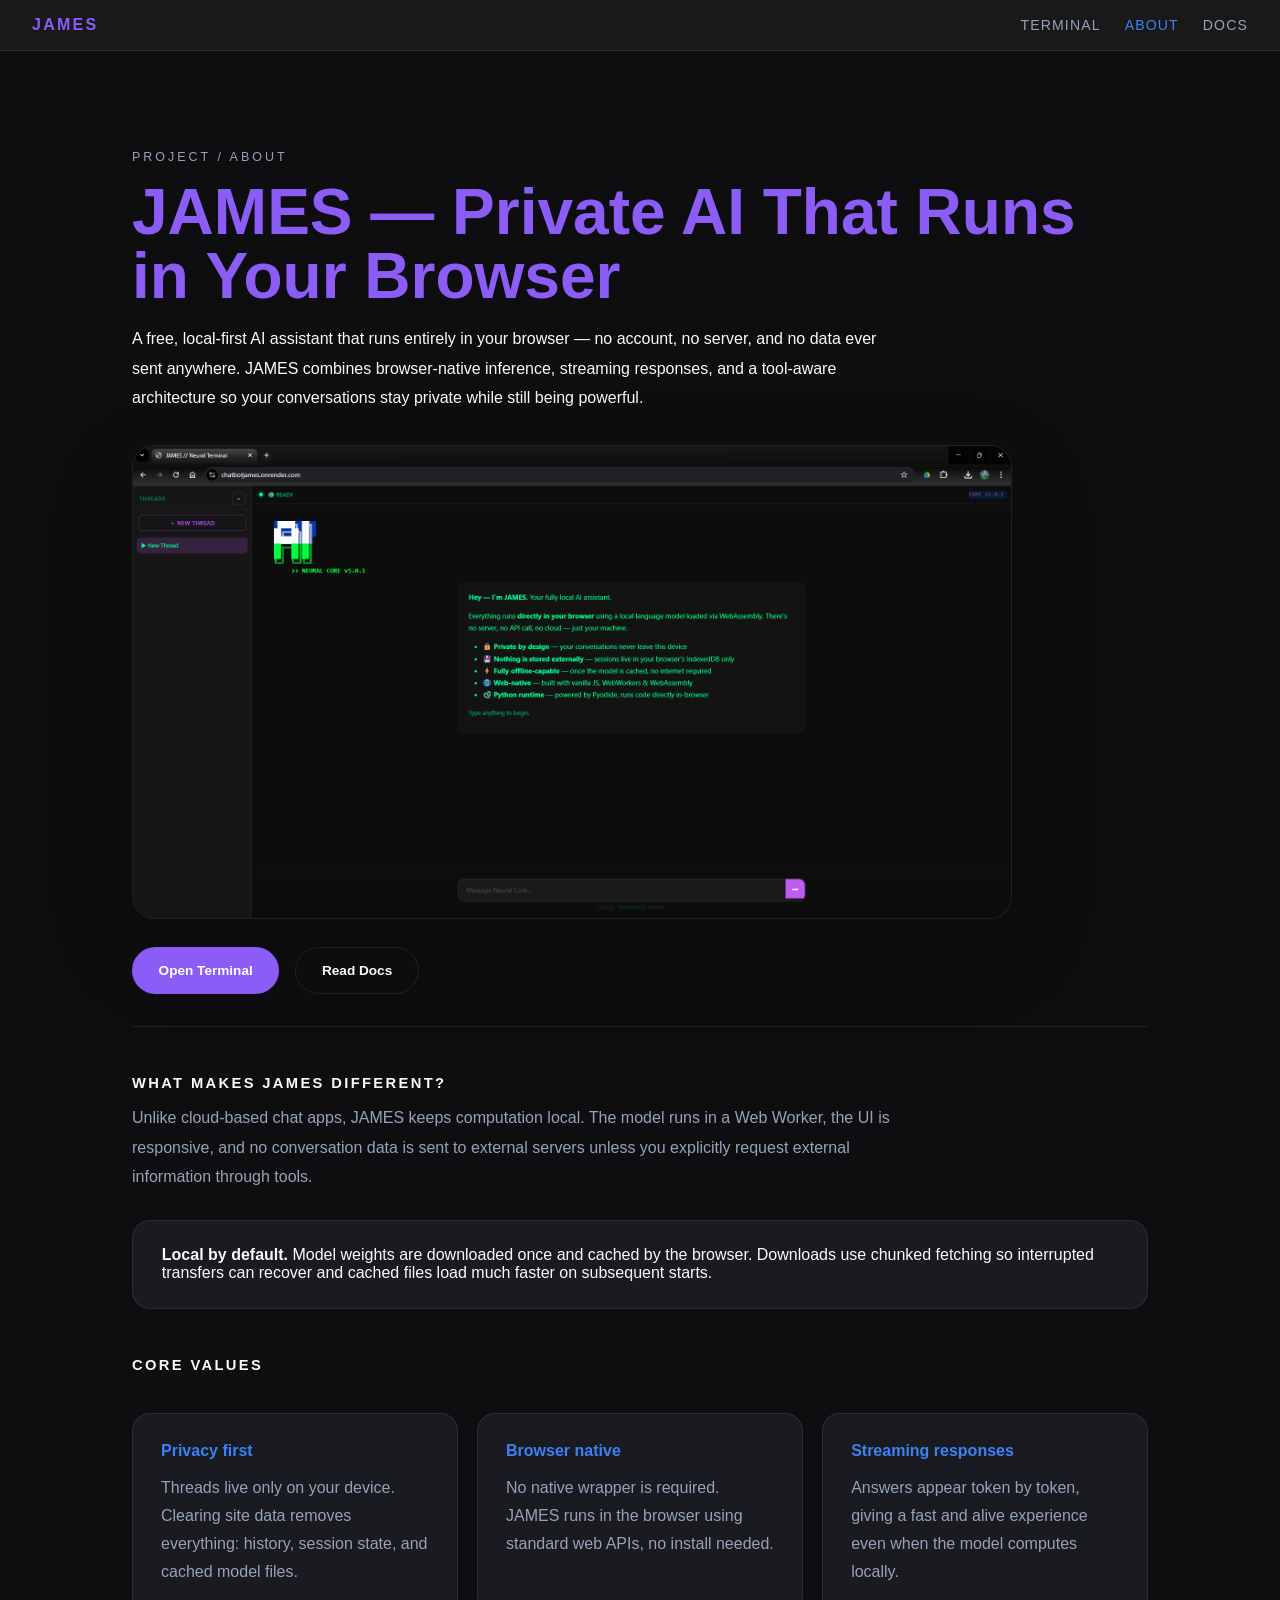
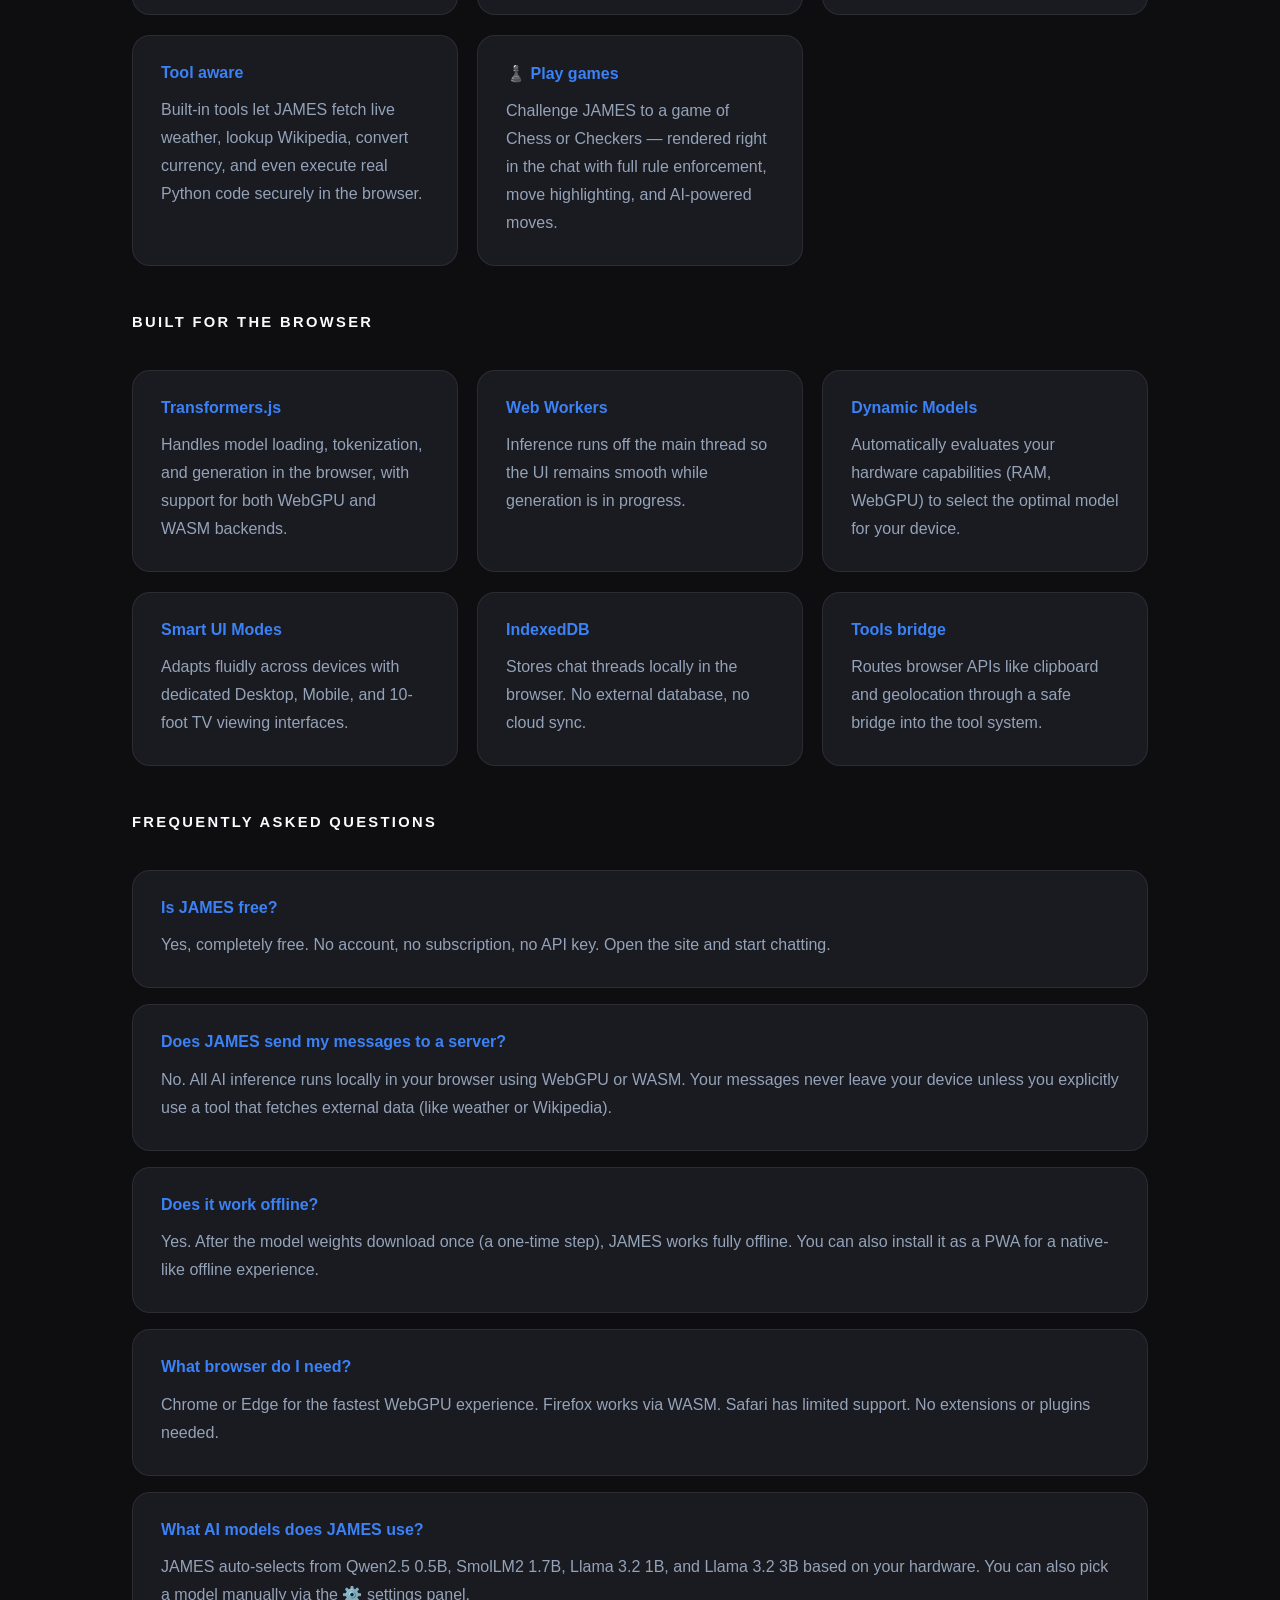
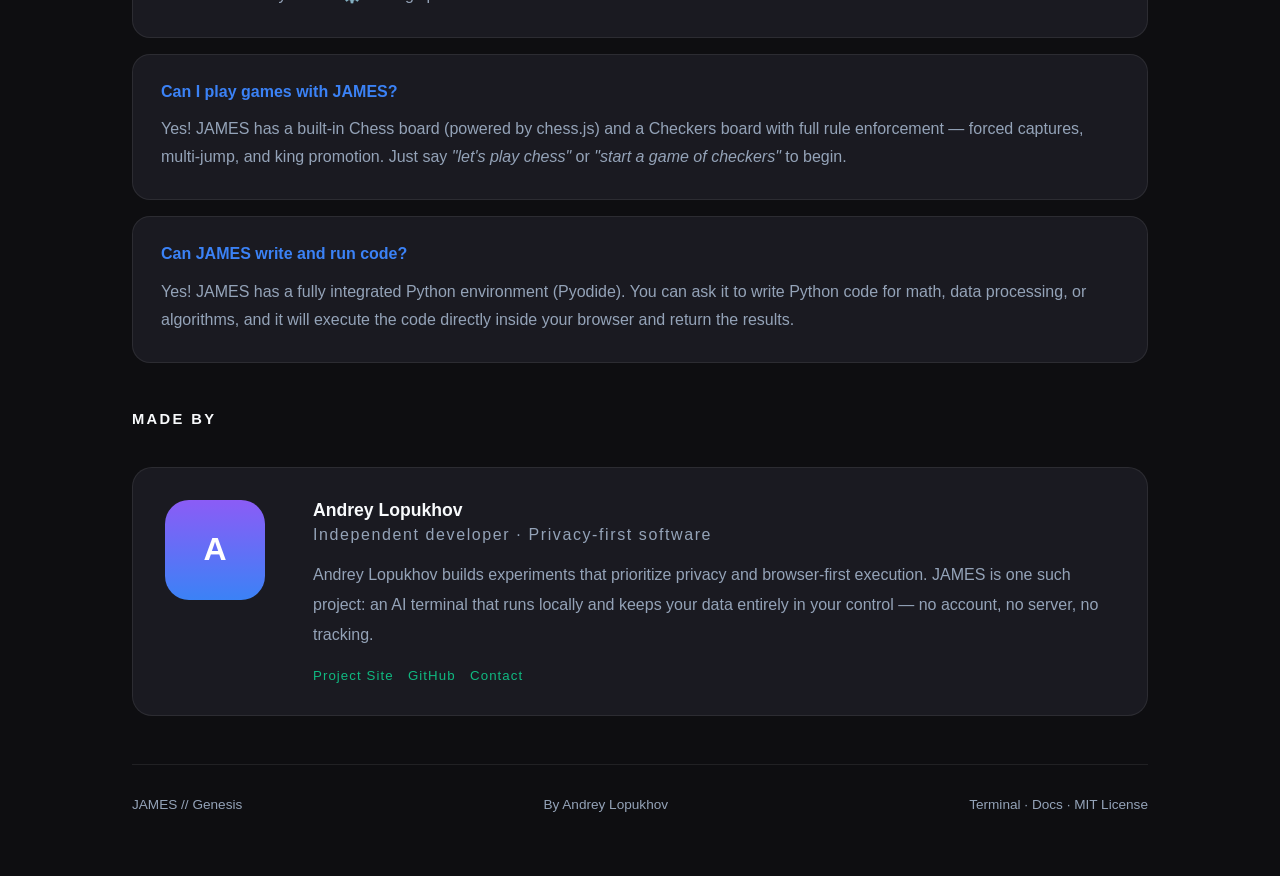
==== about.html @ 8441e177 "chore: optimize SEO and enhance metadata for about.html and docs.html with detailed schema and expan" ====
<!DOCTYPE html>
<html lang="en">
<head>
    <meta charset="UTF-8">
    <meta name="viewport" content="width=device-width, initial-scale=1.0">
    <title>About JAMES AI — Free Private Browser AI Chatbot | No Account, No Server</title>
    <meta name="description" content="JAMES is a completely free, 100% private AI chatbot that runs entirely in your web browser using WebGPU and WebAssembly. No account, no login, no server, no data collection. Learn how it works: on-device Llama 3.2, Qwen2.5, DeepSeek, and SmolLM inference, in-browser Python (Pyodide), live web search, chess, encrypted local storage, and full offline PWA support.">
    <meta name="keywords" content="about JAMES AI, local AI chatbot, private AI browser, offline AI chatbot, browser AI no server, WebGPU AI chatbot, WebAssembly AI, on-device AI, edge AI, client-side LLM, free AI assistant, open source AI chatbot, no login AI, no account AI, no tracking AI, GDPR-friendly chatbot, private chatbot browser, Llama 3.2 in browser, Qwen2.5 browser, DeepSeek browser, SmolLM browser, Phi-3.5 browser, Gemma 2 browser, in-browser Python Pyodide, AI web search browser, AI chess game, AI checkers, AI unit converter, AI password generator, AI currency converter, AI timer, AI ASCII art, AI color palette, offline AI PWA, installable AI app, AI no cloud, ChatGPT alternative private, local ChatGPT no internet, run LLM browser, Transformers.js chatbot, self-hosted AI browser, encrypted AI chat, AI IndexedDB storage, AI without API key">
    <meta name="author" content="Andrey Lopukhov">
    <meta name="robots" content="index, follow">
    <meta name="googlebot" content="index, follow, max-snippet:-1, max-image-preview:large">
    <meta name="bingbot" content="index, follow, max-snippet:-1, max-image-preview:large">
    <meta name="category" content="Artificial Intelligence, Privacy Tools, Developer Tools">
    <meta name="classification" content="AI Chatbot, Local LLM, Privacy Software">
    <meta name="coverage" content="Worldwide">
    <meta name="rating" content="general">
    <meta name="language" content="English">
    <link rel="canonical" href="https://chatbotjames.onrender.com/about.html">
    <meta property="og:title" content="About JAMES AI — Free Private Browser AI Chatbot | No Account, No Server">
    <meta property="og:description" content="Learn how JAMES runs a full AI chatbot 100% in your browser — no server, no account, no tracking. WebGPU-powered with Llama 3.2, Qwen2.5, DeepSeek. In-browser Python, web search, games, and full offline PWA support.">
    <meta property="og:image" content="https://chatbotjames.onrender.com/preview.png">
    <meta property="og:image:width" content="1200">
    <meta property="og:image:height" content="630">
    <meta property="og:image:alt" content="JAMES AI — Private local AI chatbot">
    <meta property="og:type" content="website">
    <meta property="og:url" content="https://chatbotjames.onrender.com/about.html">
    <meta property="og:site_name" content="JAMES AI">
    <meta name="twitter:card" content="summary_large_image">
    <meta name="twitter:title" content="About JAMES AI — Free Private Browser AI Chatbot">
    <meta name="twitter:description" content="JAMES runs entirely in your browser — WebGPU-powered, offline-capable, zero tracking. Free, open-source, no login. Run Llama, Qwen, DeepSeek locally.">
    <meta name="twitter:image" content="https://chatbotjames.onrender.com/preview.png">
    <meta name="twitter:creator" content="@AndreyLopukhov">
    <script type="application/ld+json">
    {
      "@context": "https://schema.org",
      "@type": ["SoftwareApplication", "WebApplication"],
      "name": "JAMES AI",
      "alternateName": ["JAMES", "JAMES chatbot"],
      "url": "https://chatbotjames.onrender.com/",
      "description": "A free, private AI chatbot that runs entirely in your browser using WebGPU and WebAssembly. Features on-device inference with Llama 3.2, Qwen2.5, DeepSeek R1, and SmolLM2, plus in-browser Python execution (Pyodide), built-in web search, chess and checkers games, and full offline PWA support.",
      "applicationCategory": "UtilitiesApplication",
      "applicationSubCategory": "AI Chatbot, Privacy Tool, Local LLM",
      "operatingSystem": "Any (browser-based: Chrome, Edge, Firefox, Safari)",
      "featureList": [
        "100% private — all inference runs locally",
        "No account, login, or API key required",
        "WebGPU-accelerated LLM inference",
        "WebAssembly CPU fallback",
        "In-browser Python (Pyodide)",
        "Live web search, weather, Wikipedia",
        "Chess and checkers games",
        "Unit converter, currency, calculator",
        "Password and UUID generator",
        "Offline PWA support",
        "Encrypted local chat history"
      ],
      "screenshot": "https://chatbotjames.onrender.com/preview.png",
      "offers": { "@type": "Offer", "price": "0", "priceCurrency": "USD", "availability": "https://schema.org/InStock" },
      "author": { "@type": "Person", "name": "Andrey Lopukhov", "url": "https://github.com/tripping-alien" },
      "license": "https://opensource.org/licenses/MIT",
      "isAccessibleForFree": true
    }
    </script>
    <script type="application/ld+json">
    {
      "@context": "https://schema.org",
      "@type": "FAQPage",
      "mainEntity": [
        { "@type": "Question", "name": "Is JAMES free to use?",
          "acceptedAnswer": { "@type": "Answer", "text": "Yes, JAMES is completely free. No account, no subscription, no API key required. It is open-source under the MIT License." } },
        { "@type": "Question", "name": "Does JAMES send my messages to a server?",
          "acceptedAnswer": { "@type": "Answer", "text": "No. All AI inference runs locally in your browser using WebGPU or WebAssembly (WASM). Your messages never leave your device unless you explicitly use a tool that fetches external data (like weather or Wikipedia lookup)." } },
        { "@type": "Question", "name": "Does JAMES work offline?",
          "acceptedAnswer": { "@type": "Answer", "text": "Yes. After the model weights are downloaded once and cached, JAMES works completely offline. The app can also be installed as a Progressive Web App (PWA) for a native-like offline experience." } },
        { "@type": "Question", "name": "What AI models does JAMES use?",
          "acceptedAnswer": { "@type": "Answer", "text": "JAMES automatically selects the best model for your hardware from a range including Qwen2.5 0.5B, SmolLM2 1.7B, Llama 3.2 1B, Llama 3.2 3B, DeepSeek R1 1.5B, Phi-3.5 mini 3.8B, and Gemma 2 2B. GPU models run via WebGPU; CPU fallbacks use WASM." } },
        { "@type": "Question", "name": "What browser do I need?",
          "acceptedAnswer": { "@type": "Answer", "text": "Chrome 113+ or Edge 113+ is recommended for WebGPU acceleration. Firefox works via WebAssembly (WASM). Safari has limited WebGPU support." } },
        { "@type": "Question", "name": "Is JAMES open source?",
          "acceptedAnswer": { "@type": "Answer", "text": "Yes. JAMES is open source under the MIT License. The full source code is available on GitHub." } },
        { "@type": "Question", "name": "Can JAMES run Python code?",
          "acceptedAnswer": { "@type": "Answer", "text": "Yes. JAMES includes an in-browser Python execution engine powered by Pyodide (a WebAssembly port of CPython). You can run real Python code including NumPy, math, and algorithms entirely in the browser." } },
        { "@type": "Question", "name": "Is JAMES a ChatGPT alternative?",
          "acceptedAnswer": { "@type": "Answer", "text": "JAMES is a free, private, offline-capable ChatGPT alternative that runs entirely in your browser with no account or API key. Unlike ChatGPT, your data never leaves your device." } },
        { "@type": "Question", "name": "Does JAMES store chat history?",
          "acceptedAnswer": { "@type": "Answer", "text": "Yes. Chat history is stored locally in your browser using encrypted IndexedDB storage. It never leaves your device and can be cleared at any time." } }
      ]
    }
    </script>
    <script type="application/ld+json">
    {
      "@context": "https://schema.org",
      "@type": "BreadcrumbList",
      "itemListElement": [
        { "@type": "ListItem", "position": 1, "name": "JAMES AI", "item": "https://chatbotjames.onrender.com/" },
        { "@type": "ListItem", "position": 2, "name": "About", "item": "https://chatbotjames.onrender.com/about.html" }
      ]
    }
    </script>
    <link rel="icon" type="image/x-icon" href="favicon.ico">
    <link rel="stylesheet" href="style.css">
    <style>
        body { overflow: auto; }
        .page-shell { min-height: 100vh; background: var(--bg-main); }
        nav {
            position: sticky;
            top: 0;
            z-index: 100;
            background: rgba(26,26,26,0.98);
            border-bottom: 1px solid var(--border);
            backdrop-filter: blur(12px);
            display: flex;
            justify-content: space-between;
            align-items: center;
            padding: 1rem 2rem;
        }
        .nav-brand { color: var(--primary-purple); text-decoration: none; font-weight: 700; letter-spacing: 0.14em; }
        .nav-links { display: flex; gap: 1.5rem; }
        .nav-links a { color: var(--text-secondary); text-decoration: none; font-size: 0.88rem; text-transform: uppercase; letter-spacing: 0.08em; transition: color 0.2s ease; }
        .nav-links a:hover, .nav-links a.active { color: var(--primary-blue); }
        .page-content { max-width: 1080px; margin: 0 auto; padding: 3rem 2rem 4rem; }
        .hero { padding: 3rem 0 2rem; border-bottom: 1px solid var(--border); }
        .eyebrow { display: inline-block; margin-bottom: 1rem; font-size: 0.78rem; letter-spacing: 0.24em; text-transform: uppercase; color: var(--text-secondary); }
        .hero-title { font-size: clamp(2.6rem, 5vw, 4.4rem); line-height: 1; margin-bottom: 1rem; color: var(--primary-purple); }
        .hero-copy { max-width: 760px; line-height: 1.85; color: var(--text-primary); margin-bottom: 1.75rem; }
        .hero-actions { display: flex; flex-wrap: wrap; gap: 1rem; }
        .hero-visual { margin: 2rem 0 1.5rem; }
        .hero-preview { width: 100%; max-width: 880px; border-radius: 22px; border: 1px solid var(--border); box-shadow: 0 30px 90px rgba(0,0,0,0.18); }
        .btn { display: inline-flex; align-items: center; justify-content: center; padding: 0.95rem 1.6rem; border-radius: 999px; border: 1px solid transparent; font-size: 0.85rem; font-weight: 600; text-decoration: none; transition: transform 0.2s ease, background-color 0.2s ease, color 0.2s ease; }
        .btn-primary { background: var(--primary-purple); color: #fff; }
        .btn-primary:hover { transform: translateY(-2px); background: #7c3aed; }
        .btn-secondary { background: transparent; color: var(--text-primary); border-color: var(--border); }
        .btn-secondary:hover { transform: translateY(-2px); border-color: var(--primary-blue); color: var(--primary-blue); }
        .section-block { margin-top: 3rem; display: grid; gap: 1.75rem; }
        .section-title { font-size: 0.92rem; font-weight: 700; text-transform: uppercase; letter-spacing: 0.16em; color: var(--text-primary); margin-bottom: 0.75rem; }
        .section-copy { max-width: 780px; color: var(--text-secondary); line-height: 1.85; }
        .grid { display: grid; gap: 1.2rem; grid-template-columns: repeat(auto-fit, minmax(250px, 1fr)); }
        .card { background: var(--assistant-bubble); border: 1px solid var(--border); border-radius: 18px; padding: 1.75rem; transition: transform 0.2s ease, border-color 0.2s ease; }
        .card:hover { transform: translateY(-3px); border-color: var(--primary-purple); }
        .card h3 { margin-bottom: 0.9rem; color: var(--primary-blue); font-size: 1rem; }
        .card p { color: var(--text-secondary); line-height: 1.75; }
        .hero-note { background: var(--assistant-bubble); border: 1px solid var(--border); border-radius: 18px; padding: 1.6rem 1.8rem; color: var(--text-primary); }
        .author-section { display: grid; grid-template-columns: 120px 1fr; gap: 1.75rem; background: var(--assistant-bubble); border: 1px solid var(--border); border-radius: 20px; padding: 2rem; }
        .author-avatar { width: 100px; height: 100px; border-radius: 24px; background: linear-gradient(180deg, var(--primary-purple), var(--primary-blue)); display: grid; place-items: center; color: #fff; font-size: 2rem; font-weight: 700; }
        .author-title { margin-bottom: 0.35rem; font-size: 1.1rem; font-weight: 700; color: var(--text-primary); }
        .author-subtitle { margin-bottom: 1rem; color: var(--text-secondary); letter-spacing: 0.1em; }
        .author-copy { line-height: 1.85; color: var(--text-secondary); }
        .author-links { display: flex; flex-wrap: wrap; gap: 0.9rem; margin-top: 1.2rem; }
        .author-link { color: var(--primary-green); text-decoration: none; font-size: 0.83rem; letter-spacing: 0.08em; }
        .page-footer { border-top: 1px solid var(--border); margin-top: 3rem; padding-top: 2rem; display: flex; justify-content: space-between; align-items: center; gap: 1rem; color: var(--text-secondary); font-size: 0.85rem; flex-wrap: wrap; }
        .page-footer a { color: var(--text-secondary); text-decoration: none; }
        .page-footer a:hover { color: var(--primary-blue); }
        @media (max-width: 840px) { .author-section { grid-template-columns: 1fr; } }
        @media (max-width: 620px) { nav { flex-direction: column; align-items: flex-start; gap: 1rem; } }
    </style>
</head>
<body>
    <div class="page-shell">
        <nav>
            <a class="nav-brand" href="index.html">JAMES</a>
            <div class="nav-links">
                <a href="index.html">Terminal</a>
                <a href="about.html" class="active">About</a>
                <a href="docs.html">Docs</a>
            </div>
        </nav>
        <main class="page-content">
            <section class="hero">
                <span class="eyebrow">Project / About</span>
                <h1 class="hero-title">JAMES &mdash; Private AI That Runs in Your Browser</h1>
                <p class="hero-copy">A free, local-first AI assistant that runs entirely in your browser &mdash; no account, no server, and no data ever sent anywhere. JAMES combines browser-native inference, streaming responses, and a tool-aware architecture so your conversations stay private while still being powerful.</p>                <div class="hero-visual">
                    <img src="preview.png" alt="JAMES preview" class="hero-preview">
                </div>                <div class="hero-actions">
                    <a class="btn btn-primary" href="index.html">Open Terminal</a>
                    <a class="btn btn-secondary" href="docs.html">Read Docs</a>
                </div>
            </section>
            <section class="section-block">
                <div>
                    <p class="section-title">What makes JAMES different?</p>
                    <p class="section-copy">Unlike cloud-based chat apps, JAMES keeps computation local. The model runs in a Web Worker, the UI is responsive, and no conversation data is sent to external servers unless you explicitly request external information through tools.</p>
                </div>
                <div class="hero-note"><strong>Local by default.</strong> Model weights are downloaded once and cached by the browser. Downloads use chunked fetching so interrupted transfers can recover and cached files load much faster on subsequent starts.</div>
            </section>
            <section class="section-block">
                <p class="section-title">Core values</p>
                <div class="grid">
                    <article class="card">
                        <h3>Privacy first</h3>
                        <p>Threads live only on your device. Clearing site data removes everything: history, session state, and cached model files.</p>
                    </article>
                    <article class="card">
                        <h3>Browser native</h3>
                        <p>No native wrapper is required. JAMES runs in the browser using standard web APIs, no install needed.</p>
                    </article>
                    <article class="card">
                        <h3>Streaming responses</h3>
                        <p>Answers appear token by token, giving a fast and alive experience even when the model computes locally.</p>
                    </article>
                    <article class="card">
                        <h3>Tool aware</h3>
                        <p>Built-in tools let JAMES fetch live weather, lookup Wikipedia, convert currency, and even execute real Python code securely in the browser.</p>
                    </article>
                    <article class="card">
                        <h3>♟️ Play games</h3>
                        <p>Challenge JAMES to a game of Chess or Checkers — rendered right in the chat with full rule enforcement, move highlighting, and AI-powered moves.</p>
                    </article>
                </div>
            </section>
            <section class="section-block">
                <p class="section-title">Built for the browser</p>
                <div class="grid">
                    <article class="card">
                        <h3>Transformers.js</h3>
                        <p>Handles model loading, tokenization, and generation in the browser, with support for both WebGPU and WASM backends.</p>
                    </article>
                    <article class="card">
                        <h3>Web Workers</h3>
                        <p>Inference runs off the main thread so the UI remains smooth while generation is in progress.</p>
                    </article>
                    <article class="card">
                        <h3>Dynamic Models</h3>
                        <p>Automatically evaluates your hardware capabilities (RAM, WebGPU) to select the optimal model for your device.</p>
                    </article>
                    <article class="card">
                        <h3>Smart UI Modes</h3>
                        <p>Adapts fluidly across devices with dedicated Desktop, Mobile, and 10-foot TV viewing interfaces.</p>
                    </article>
                    <article class="card">
                        <h3>IndexedDB</h3>
                        <p>Stores chat threads locally in the browser. No external database, no cloud sync.</p>
                    </article>
                    <article class="card">
                        <h3>Tools bridge</h3>
                        <p>Routes browser APIs like clipboard and geolocation through a safe bridge into the tool system.</p>
                    </article>
                </div>
            </section>
            <section class="section-block">
                <p class="section-title">Frequently Asked Questions</p>
                <div style="display:grid;gap:1rem;">
                    <article class="card">
                        <h3>Is JAMES free?</h3>
                        <p>Yes, completely free. No account, no subscription, no API key. Open the site and start chatting.</p>
                    </article>
                    <article class="card">
                        <h3>Does JAMES send my messages to a server?</h3>
                        <p>No. All AI inference runs locally in your browser using WebGPU or WASM. Your messages never leave your device unless you explicitly use a tool that fetches external data (like weather or Wikipedia).</p>
                    </article>
                    <article class="card">
                        <h3>Does it work offline?</h3>
                        <p>Yes. After the model weights download once (a one-time step), JAMES works fully offline. You can also install it as a PWA for a native-like offline experience.</p>
                    </article>
                    <article class="card">
                        <h3>What browser do I need?</h3>
                        <p>Chrome or Edge for the fastest WebGPU experience. Firefox works via WASM. Safari has limited support. No extensions or plugins needed.</p>
                    </article>
                    <article class="card">
                        <h3>What AI models does JAMES use?</h3>
                        <p>JAMES auto-selects from Qwen2.5 0.5B, SmolLM2 1.7B, Llama 3.2 1B, and Llama 3.2 3B based on your hardware. You can also pick a model manually via the ⚙️ settings panel.</p>
                    </article>
                    <article class="card">
                        <h3>Can I play games with JAMES?</h3>
                        <p>Yes! JAMES has a built-in Chess board (powered by chess.js) and a Checkers board with full rule enforcement — forced captures, multi-jump, and king promotion. Just say <em>"let's play chess"</em> or <em>"start a game of checkers"</em> to begin.</p>
                    </article>
                    <article class="card">
                        <h3>Can JAMES write and run code?</h3>
                        <p>Yes! JAMES has a fully integrated Python environment (Pyodide). You can ask it to write Python code for math, data processing, or algorithms, and it will execute the code directly inside your browser and return the results.</p>
                    </article>
                </div>
            </section>
            <section class="section-block">
                <p class="section-title">Made by</p>
                <div class="author-section">
                    <div class="author-avatar">A</div>
                    <div>
                        <h2 class="author-title">Andrey Lopukhov</h2>
                        <p class="author-subtitle">Independent developer · Privacy-first software</p>
                        <p class="author-copy">Andrey Lopukhov builds experiments that prioritize privacy and browser-first execution. JAMES is one such project: an AI terminal that runs locally and keeps your data entirely in your control — no account, no server, no tracking.</p>
                        <div class="author-links">
                            <a class="author-link" href="https://chatbotjames.onrender.com" target="_blank" rel="noopener">Project Site</a>
                            <a class="author-link" href="https://github.com/tripping-alien" target="_blank" rel="noopener">GitHub</a>
                            <a class="author-link" href="mailto:synecraft@gmail.com">Contact</a>
                        </div>
                    </div>
                </div>
            </section>
            <footer class="page-footer">
                <span>JAMES // Genesis</span>
                <span>By <a href="https://github.com/tripping-alien" target="_blank" rel="noopener">Andrey Lopukhov</a></span>
                <span><a href="index.html">Terminal</a> · <a href="docs.html">Docs</a> · MIT License</span>
            </footer>
        </main>
    </div>
</body>
</html>
---- style.css ----
/* ═════ VIRTUAL SCROLL SENTINEL ═════ */
.chat-sentinel {
    text-align: center;
    padding: 8px 16px;
    margin: 8px 16px;
    border-radius: 8px;
    font-size: 0.75rem;
    color: rgba(148, 163, 184, 0.7);
    background: rgba(255, 255, 255, 0.03);
    border: 1px dashed rgba(148, 163, 184, 0.15);
    cursor: pointer;
    user-select: none;
    transition: background 0.2s, color 0.2s;
}

.chat-sentinel:hover {
    background: rgba(255, 255, 255, 0.07);
    color: rgba(148, 163, 184, 1);
}

/* ═════ SCREEN READER ONLY ═════ */
.sr-only {
    position: absolute;
    width: 1px;
    height: 1px;
    padding: 0;
    margin: -1px;
    overflow: hidden;
    clip: rect(0, 0, 0, 0);
    white-space: nowrap;
    border-width: 0;
}

/* ═════ INSTALL BANNER ═════ */
.install-banner {
    position: fixed;
    bottom: 24px;
    left: 50%;
    transform: translateX(-50%);
    background: rgba(22, 22, 26, 0.95);
    backdrop-filter: blur(12px);
    -webkit-backdrop-filter: blur(12px);
    border: 1px solid var(--primary-purple);
    box-shadow: 0 10px 25px rgba(0, 0, 0, 0.5), 0 0 15px rgba(139, 92, 246, 0.15);
    padding: 14px 20px;
    border-radius: var(--radius-lg);
    display: flex;
    align-items: center;
    gap: 16px;
    z-index: 1000;
    transition: opacity 0.3s cubic-bezier(0.16, 1, 0.3, 1), transform 0.3s cubic-bezier(0.16, 1, 0.3, 1);
    width: max-content;
    max-width: 90vw;
}

/* Hidden state for smooth animations */
.install-banner.hidden {
    opacity: 0;
    pointer-events: none;
    transform: translateX(-50%) translateY(30px);
}

.install-banner span {
    font-size: 0.9rem;
    font-weight: 500;
    color: var(--text-primary);
}

.install-actions {
    display: flex;
    align-items: center;
    gap: 8px;
}

#installBtn {
    background: var(--primary-purple);
    color: #fff;
    border: none;
    padding: 8px 16px;
    border-radius: var(--radius-sm);
    font-weight: 600;
    font-size: 0.85rem;
    cursor: pointer;
    transition: background 0.2s, transform 0.2s;
}

#installBtn:hover {
    background: var(--primary-purple-hover);
    transform: scale(1.05);
}

#dismissInstallBtn {
    background: transparent;
    color: var(--text-muted);
    border: none;
    width: 28px;
    height: 28px;
    border-radius: 50%;
    display: flex;
    align-items: center;
    justify-content: center;
    cursor: pointer;
    transition: color 0.2s, background 0.2s;
    font-size: 1.1rem;
}

#dismissInstallBtn:hover {
    color: var(--text-primary);
    background: rgba(255, 255, 255, 0.1);
}

/* Mobile adjustments */
@media (max-width: 768px) {
    .install-banner {
        flex-direction: column;
        text-align: center;
        gap: 12px;
        padding: 16px;
    }

    .install-actions {
        width: 100%;
        justify-content: center;
    }
}

:root {
    /* Color Palette */
    --bg-main: #0e0e11;
    --sidebar-bg: #16161a;
    --panel-bg: #1a1a21;

    /* Accents */
    --primary-purple: #8b5cf6;
    --primary-purple-hover: #7c3aed;
    --primary-blue: #3b82f6;
    --primary-green: #10b981;
    --danger-red: #ef4444;

    /* Borders & Bubbles */
    --border: rgba(255, 255, 255, 0.08);
    --border-light: rgba(255, 255, 255, 0.15);
    --input-bg: #1c1c22;
    --assistant-bubble: #1a1a21;
    --user-bubble: linear-gradient(135deg, #8b5cf6, #6d28d9);

    /* Typography */
    --text-primary: #f8fafc;
    --text-secondary: #94a3b8;
    --text-muted: #64748b;
    --disabled-gray: #334155;

    /* Spacing */
    --chat-max-width: 48rem;
    /* 768px */
    --radius-sm: 8px;
    --radius-md: 12px;
    --radius-lg: 18px;
    --radius-xl: 24px;
}

* {
    box-sizing: border-box;
    margin: 0;
    padding: 0;
}

body {
    font-family: 'Inter', -apple-system, BlinkMacSystemFont, "Segoe UI", Roboto, Helvetica, Arial, sans-serif;
    background: var(--bg-main);
    color: var(--text-primary);
    height: 100dvh;
    overflow: hidden;
    -webkit-font-smoothing: antialiased;
    -moz-osx-font-smoothing: grayscale;
}

a {
    color: var(--primary-purple);
    text-decoration: none;
    transition: color 0.2s;
}

a:hover {
    color: var(--primary-blue);
}

.main-layout {
    display: flex;
    width: 100vw;
    height: 100%;
}

/* ═════ SIDEBAR ═════ */
.sidebar {
    width: 280px;
    background: var(--sidebar-bg);
    border-right: 1px solid var(--border);
    display: flex;
    flex-direction: column;
    padding: 16px;
    transition: transform 0.3s cubic-bezier(0.4, 0, 0.2, 1);
    flex-shrink: 0;
    z-index: 50;
}

.sidebar.collapsed {
    margin-left: -280px;
}

.new-thread-btn {
    display: flex;
    align-items: center;
    justify-content: center;
    gap: 8px;
    padding: 14px;
    background: var(--text-primary);
    color: var(--bg-main);
    border: none;
    border-radius: var(--radius-md);
    cursor: pointer;
    font-weight: 600;
    font-size: 0.95rem;
    margin-bottom: 24px;
    transition: transform 0.2s, background 0.2s;
}

.new-thread-btn:hover {
    background: #e2e8f0;
    transform: translateY(-1px);
}

.chat-list {
    flex: 1;
    overflow-y: auto;
    display: flex;
    flex-direction: column;
    gap: 4px;
    padding-right: 4px;
    /* for scrollbar */
}

.chat-item {
    padding: 12px 14px;
    border-radius: var(--radius-sm);
    cursor: pointer;
    font-size: 0.9rem;
    color: var(--text-secondary);
    display: flex;
    justify-content: space-between;
    align-items: center;
    transition: all 0.2s;
}

.chat-item:hover {
    background: rgba(255, 255, 255, 0.05);
    color: var(--text-primary);
}

.chat-item.active {
    background: rgba(139, 92, 246, 0.15);
    color: var(--primary-purple);
    font-weight: 500;
}

/* Add to style.css */
.input-area {
    display: flex;
    align-items: center;
    padding: 12px 20px;
    background-color: var(--surface-color);
    border-top: 1px solid var(--border-color);
    gap: 10px;
}

#attach-button {
    background: transparent;
    border: 1px solid var(--border-color);
    color: var(--text-color);
    font-size: 1.3rem;
    width: 40px;
    height: 40px;
    border-radius: 50%;
    cursor: pointer;
    display: flex;
    align-items: center;
    justify-content: center;
    transition: background 0.2s, border-color 0.2s;
    flex-shrink: 0;
}

#attach-button:hover {
    background-color: rgba(255, 255, 255, 0.08);
    border-color: var(--primary-color);
}

.attachment-preview {
    padding: 8px 20px 0 20px;
    display: flex;
    gap: 8px;
    flex-wrap: wrap;
}

.attachment-chip {
    background: #252525;
    border: 1px solid var(--border-color);
    padding: 4px 10px;
    border-radius: 6px;
    font-size: 0.85rem;
    display: flex;
    align-items: center;
    gap: 8px;
    color: var(--text-color);
}

.attachment-chip button {
    background: none;
    border: none;
    color: #ff5555;
    cursor: pointer;
    font-weight: bold;
    font-size: 1rem;
    padding: 0;
    line-height: 1;
}

.attachment-chip button:hover {
    color: #ff7777;
}

/* Add or replace in style.css */
.chat-container,
#chat-messages {
    flex: 1;
    overflow-y: auto;
    scroll-behavior: smooth;
    display: flex;
    flex-direction: column;
    padding: 20px;
    gap: 12px;
}

#thinking-bubble {
    position: sticky;
    bottom: 16px;
    align-self: flex-start;
    background: var(--surface-color, #1e1e1e);
    border: 1px solid var(--border-color, #333);
    padding: 10px 16px;
    border-radius: 12px;
    box-shadow: 0 4px 12px rgba(0, 0, 0, 0.15);
    z-index: 10;
    margin-top: auto;
}

.delete-chat-btn {
    background: none;
    border: none;
    color: inherit;
    cursor: pointer;
    font-size: 1.1rem;
    padding: 4px;
    border-radius: 4px;
    opacity: 0;
    transition: opacity 0.2s, background 0.2s, color 0.2s;
}

.chat-item:hover .delete-chat-btn {
    opacity: 0.6;
}

.delete-chat-btn:hover {
    opacity: 1 !important;
    background: rgba(239, 68, 68, 0.2);
    color: var(--danger-red);
}

.sidebar-footer {
    display: flex;
    flex-direction: column;
    gap: 6px;
    font-size: 0.75rem;
    color: var(--text-muted);
    padding-top: 16px;
    border-top: 1px solid var(--border);
    margin-top: auto;
}

.sidebar-footer .footer-links {
    display: flex;
    gap: 12px;
}

.sidebar-footer a {
    color: var(--text-secondary);
}

.sidebar-footer a:hover {
    color: var(--text-primary);
}

/* ═════ TERMINAL HEADER ═════ */
.terminal-container {
    flex: 1;
    display: flex;
    flex-direction: column;
    min-width: 0;
    position: relative;
}

.terminal-header {
    padding: 14px 24px;
    display: flex;
    justify-content: space-between;
    align-items: center;
    background: rgba(14, 14, 17, 0.85);
    backdrop-filter: blur(12px);
    -webkit-backdrop-filter: blur(12px);
    border-bottom: 1px solid var(--border);
    color: var(--text-secondary);
    z-index: 10;
    position: sticky;
    top: 0;
}

.header-left,
.header-right {
    display: flex;
    align-items: center;
    gap: 16px;
}

.status-indicator {
    display: flex;
    align-items: center;
    gap: 8px;
}

.status-led {
    width: 8px;
    height: 8px;
    border-radius: 50%;
}

.led-idle {
    background: var(--primary-green);
    box-shadow: 0 0 8px rgba(16, 185, 129, 0.6);
}

.led-thinking {
    background: var(--primary-purple);
    animation: pulse 1s infinite alternate;
    box-shadow: 0 0 8px rgba(139, 92, 246, 0.6);
}

#statusText {
    font-size: 0.75rem;
    font-weight: 600;
    letter-spacing: 0.05em;
    text-transform: uppercase;
}

.version-tag {
    font-size: 0.8rem;
    background: var(--border);
    padding: 4px 8px;
    border-radius: 20px;
    color: var(--text-secondary);
}

.icon-btn {
    background: none;
    border: none;
    color: var(--text-secondary);
    cursor: pointer;
    display: flex;
    align-items: center;
    justify-content: center;
    padding: 6px;
    border-radius: var(--radius-sm);
    transition: all 0.2s ease;
}

.icon-btn:hover {
    color: var(--text-primary);
    background: rgba(255, 255, 255, 0.08);
}

/* ═════ PROGRESS BAR ═════ */
.progress-container {
    width: 100%;
    height: 2px;
    background: transparent;
    position: relative;
    z-index: 11;
}

.progress-fill {
    height: 100%;
    background: linear-gradient(90deg, var(--primary-purple), var(--primary-blue));
    width: 0%;
    transition: width 0.3s ease;
}

/* ═════ CHAT LOG ═════ */
.chat-log {
    flex: 1;
    overflow-y: auto;
    padding: 32px 16px 20px 16px;
    display: flex;
    flex-direction: column;
    align-items: center;
    /* Centers the inner message wraps */
    gap: 24px;
    scroll-behavior: smooth;
}

.message-wrap {
    width: 100%;
    max-width: var(--chat-max-width);
    display: flex;
    flex-direction: column;
}

.user-msg {
    align-items: flex-end;
}

.assistant-msg {
    align-items: flex-start;
}

.message-content {
    max-width: 85%;
    padding: 14px 20px;
    border-radius: var(--radius-lg);
    line-height: 1.6;
    font-size: 1rem;
    box-shadow: 0 4px 6px -1px rgba(0, 0, 0, 0.1), 0 2px 4px -1px rgba(0, 0, 0, 0.06);
}

.user-msg .message-content {
    background: var(--user-bubble);
    color: #fff;
    border-bottom-right-radius: 4px;
    animation: slideInRight 0.3s cubic-bezier(0.16, 1, 0.3, 1) both;
}

.assistant-msg .message-content {
    background: var(--assistant-bubble);
    color: var(--text-primary);
    border: 1px solid var(--border);
    border-bottom-left-radius: 4px;
    animation: slideInLeft 0.3s cubic-bezier(0.16, 1, 0.3, 1) both;
}

.user-msg-container {
    display: flex;
    align-items: center;
    gap: 8px;
    justify-content: flex-end;
}

.edit-msg-btn {
    background: rgba(255, 255, 255, 0.1);
    border: none;
    border-radius: 50%;
    width: 28px;
    height: 28px;
    cursor: pointer;
    opacity: 0;
    display: flex;
    align-items: center;
    justify-content: center;
    transition: opacity 0.2s, transform 0.2s, background 0.2s;
    color: var(--text-secondary);
}

.user-msg-container:hover .edit-msg-btn {
    opacity: 0.6;
}

.edit-msg-btn:hover {
    opacity: 1 !important;
    background: rgba(255, 255, 255, 0.2);
    color: white;
    transform: scale(1.05);
}

/* Markdown styling inside messages */
.message-content pre {
    background: #09090b;
    border: 1px solid var(--border);
    border-radius: var(--radius-sm);
    padding: 16px;
    overflow-x: auto;
    font-family: 'JetBrains Mono', ui-monospace, SFMono-Regular, monospace;
    font-size: 0.85rem;
    margin: 1rem 0;
}

.message-content code {
    background: rgba(255, 255, 255, 0.1);
    color: #e2e8f0;
    padding: 0.2rem 0.4rem;
    border-radius: 4px;
    font-family: 'JetBrains Mono', ui-monospace, SFMono-Regular, monospace;
    font-size: 0.85em;
}

.message-content p {
    margin: 0.5rem 0;
}

.message-content p:first-child {
    margin-top: 0;
}

.message-content p:last-child {
    margin-bottom: 0;
}

.message-content ul,
.message-content ol {
    padding-left: 1.5rem;
    margin: 0.75rem 0;
}

.message-content blockquote {
    border-left: 4px solid var(--primary-purple);
    margin: 1rem 0;
    padding: 0.5rem 1rem;
    background: rgba(139, 92, 246, 0.05);
    color: var(--text-secondary);
    border-radius: 0 var(--radius-sm) var(--radius-sm) 0;
}

/* ═════ INPUT AREA ═════ */
.input-area {
    padding: 0 16px 24px 16px;
    background: linear-gradient(180deg, transparent, var(--bg-main) 20%);
    display: flex;
    justify-content: center;
    position: relative;
    z-index: 10;
}

.input-container {
    width: 100%;
    max-width: var(--chat-max-width);
    display: flex;
    flex-direction: column;
    gap: 8px;
}

.input-wrapper {
    display: flex;
    background: var(--input-bg);
    border: 1px solid var(--border);
    border-radius: var(--radius-xl);
    padding: 8px 8px 8px 20px;
    transition: border-color 0.3s, box-shadow 0.3s;
    align-items: center;
    box-shadow: 0 10px 25px -5px rgba(0, 0, 0, 0.5);
}

.input-wrapper:focus-within {
    border-color: var(--primary-purple);
    box-shadow: 0 0 0 3px rgba(139, 92, 246, 0.15), 0 10px 25px -5px rgba(0, 0, 0, 0.5);
}

#cmdInput {
    flex: 1;
    background: transparent;
    border: none;
    color: var(--text-primary);
    font-size: 1rem;
    font-family: inherit;
    outline: none;
    padding: 8px 0;
}

#cmdInput::placeholder {
    color: var(--text-muted);
}

#cmdInput:disabled {
    cursor: not-allowed;
    opacity: 0.5;
}

#sendBtn {
    width: 40px;
    height: 40px;
    border-radius: 50%;
    background: var(--text-primary);
    color: var(--bg-main);
    border: none;
    display: flex;
    align-items: center;
    justify-content: center;
    cursor: pointer;
    transition: transform 0.2s, background 0.2s;
    flex-shrink: 0;
}

#sendBtn:hover:not(:disabled) {
    background: #e2e8f0;
    transform: scale(1.05);
}

#sendBtn:disabled {
    background: var(--disabled-gray);
    color: var(--text-muted);
    cursor: not-allowed;
}

#sendBtn.stop-btn {
    background: var(--danger-red);
    color: white;
}

#sendBtn.stop-btn:hover:not(:disabled) {
    background: #dc2626;
}

.input-footer-text {
    text-align: center;
    font-size: 0.75rem;
    color: var(--text-muted);
}

/* ═════ MODEL PANEL MODAL ═════ */
.model-panel-overlay {
    display: none;
    position: fixed;
    inset: 0;
    background: rgba(0, 0, 0, 0.6);
    backdrop-filter: blur(4px);
    -webkit-backdrop-filter: blur(4px);
    z-index: 200;
    animation: fadeIn 0.2s ease;
}

.model-panel-overlay.visible {
    display: block;
}

.model-panel {
    position: fixed;
    bottom: 0;
    left: 50%;
    transform: translateX(-50%) translateY(100%);
    width: min(600px, 95vw);
    max-height: 85dvh;
    background: var(--panel-bg);
    border: 1px solid var(--border-light);
    border-bottom: none;
    border-radius: var(--radius-xl) var(--radius-xl) 0 0;
    z-index: 201;
    display: flex;
    flex-direction: column;
    transition: transform 0.35s cubic-bezier(0.32, 0.72, 0, 1);
    box-shadow: 0 -10px 40px rgba(0, 0, 0, 0.6);
}

.model-panel.open {
    transform: translateX(-50%) translateY(0);
}

.model-panel-header {
    display: flex;
    justify-content: space-between;
    align-items: center;
    padding: 20px 24px;
    border-bottom: 1px solid var(--border);
}

.model-panel-header h2 {
    font-size: 1.1rem;
    font-weight: 600;
}

.gpu-status-card {
    margin: 20px 24px 8px;
    padding: 16px;
    border-radius: var(--radius-md);
    background: rgba(255, 255, 255, 0.03);
    border: 1px solid var(--border);
    display: flex;
    align-items: center;
    gap: 16px;
}

.gpu-ok {
    border-color: rgba(16, 185, 129, 0.3);
    background: rgba(16, 185, 129, 0.05);
}

.gpu-warn {
    border-color: rgba(245, 158, 11, 0.3);
    background: rgba(245, 158, 11, 0.05);
}

.gpu-none {
    border-color: rgba(239, 68, 68, 0.3);
    background: rgba(239, 68, 68, 0.05);
}

.gpu-status-icon {
    font-size: 24px;
}

.gpu-status-body {
    flex: 1;
}

.gpu-status-title {
    font-weight: 600;
    font-size: 0.95rem;
    margin-bottom: 4px;
}

.gpu-status-detail {
    font-size: 0.8rem;
    color: var(--text-secondary);
}

.gpu-status-badge {
    font-size: 0.75rem;
    font-weight: 700;
    padding: 4px 10px;
    border-radius: 20px;
    background: rgba(255, 255, 255, 0.1);
}

.gpu-ok .gpu-status-badge {
    color: #34d399;
    background: rgba(16, 185, 129, 0.15);
}

.gpu-warn .gpu-status-badge {
    color: #fbbf24;
    background: rgba(245, 158, 11, 0.15);
}

.gpu-none .gpu-status-badge {
    color: #f87171;
    background: rgba(239, 68, 68, 0.15);
}

.model-panel-section-title {
    font-size: 0.8rem;
    font-weight: 700;
    text-transform: uppercase;
    letter-spacing: 0.05em;
    color: var(--text-muted);
    padding: 16px 24px 8px;
}

.model-preset-list {
    flex: 1;
    overflow-y: auto;
    padding: 0 24px 16px;
    display: flex;
    flex-direction: column;
    gap: 8px;
}

.preset-placeholder {
    text-align: center;
    color: var(--text-muted);
    padding: 30px;
    font-size: 0.9rem;
}

.preset-card {
    padding: 14px 16px;
    border-radius: var(--radius-md);
    border: 1px solid var(--border);
    background: rgba(255, 255, 255, 0.02);
    cursor: pointer;
    display: flex;
    align-items: center;
    gap: 16px;
    transition: all 0.2s;
}

.preset-card:hover:not(.preset-disabled) {
    background: rgba(139, 92, 246, 0.08);
    border-color: rgba(139, 92, 246, 0.4);
}

.preset-card.preset-selected {
    background: rgba(139, 92, 246, 0.15);
    border-color: var(--primary-purple);
}

.preset-icon {
    font-size: 1.2rem;
}

.preset-info {
    flex: 1;
}

.preset-label {
    font-weight: 500;
    font-size: 0.95rem;
    margin-bottom: 4px;
}

.preset-tags {
    display: flex;
    gap: 6px;
    flex-wrap: wrap;
}

.preset-pill {
    font-size: 0.65rem;
    font-weight: 700;
    text-transform: uppercase;
    padding: 2px 8px;
    border-radius: 12px;
    background: var(--border-light);
    color: var(--text-secondary);
}

.pill-gpu {
    background: rgba(139, 92, 246, 0.2);
    color: #c4b5fd;
}

.pill-cpu {
    background: rgba(59, 130, 246, 0.2);
    color: #93c5fd;
}

.preset-check {
    width: 20px;
    height: 20px;
    border-radius: 50%;
    border: 2px solid var(--border-light);
    display: flex;
    align-items: center;
    justify-content: center;
    transition: all 0.2s;
}

.preset-card.preset-selected .preset-check {
    border-color: var(--primary-purple);
    background: var(--primary-purple);
}

.preset-card.preset-selected .preset-check::after {
    content: '';
    width: 6px;
    height: 6px;
    background: white;
    border-radius: 50%;
}

.model-panel-footer {
    display: flex;
    align-items: center;
    justify-content: space-between;
    padding: 16px 24px 24px;
    border-top: 1px solid var(--border);
    background: rgba(0, 0, 0, 0.2);
}

.active-model-container {
    display: flex;
    flex-direction: column;
}

.active-model-title {
    font-size: 0.7rem;
    color: var(--text-muted);
    text-transform: uppercase;
    font-weight: 700;
    margin-bottom: 2px;
}

.active-model-label {
    font-size: 0.9rem;
    color: var(--text-primary);
    font-weight: 500;
}

.apply-model-btn {
    padding: 10px 24px;
    background: var(--text-primary);
    color: var(--bg-main);
    border: none;
    border-radius: var(--radius-md);
    font-weight: 600;
    cursor: pointer;
    transition: transform 0.2s, background 0.2s;
}

.apply-model-btn:hover:not(:disabled) {
    background: #e2e8f0;
    transform: scale(1.02);
}

.apply-model-btn:disabled {
    background: var(--disabled-gray);
    color: var(--text-muted);
    cursor: not-allowed;
}

/* ═════ ANIMATIONS & MISC ═════ */
@keyframes slideInRight {
    from {
        opacity: 0;
        transform: translateY(10px);
    }

    to {
        opacity: 1;
        transform: translateY(0);
    }
}

@keyframes slideInLeft {
    from {
        opacity: 0;
        transform: translateY(10px);
    }

    to {
        opacity: 1;
        transform: translateY(0);
    }
}

@keyframes fadeIn {
    from {
        opacity: 0;
    }

    to {
        opacity: 1;
    }
}

@keyframes pulse {
    from {
        opacity: 0.6;
        transform: scale(0.9);
    }

    to {
        opacity: 1;
        transform: scale(1.1);
    }
}

/* Typing Indicator */
.typing-indicator {
    display: flex;
    gap: 4px;
    padding: 4px 8px;
}

.typing-indicator span {
    width: 6px;
    height: 6px;
    background: var(--text-secondary);
    border-radius: 50%;
    animation: bounce 1.4s infinite ease-in-out both;
}

.typing-indicator span:nth-child(1) {
    animation-delay: -0.32s;
}

.typing-indicator span:nth-child(2) {
    animation-delay: -0.16s;
}

@keyframes bounce {

    0%,
    80%,
    100% {
        transform: scale(0);
    }

    40% {
        transform: scale(1);
    }
}

/* Scrollbars */
::-webkit-scrollbar {
    width: 6px;
    height: 6px;
}

::-webkit-scrollbar-track {
    background: transparent;
}

::-webkit-scrollbar-thumb {
    background: rgba(255, 255, 255, 0.15);
    border-radius: 10px;
}

::-webkit-scrollbar-thumb:hover {
    background: rgba(255, 255, 255, 0.3);
}

/* ═════ RESPONSIVE ═════ */
@media (max-width: 768px) {
    .sidebar {
        position: absolute;
        height: 100%;
        box-shadow: 10px 0 30px rgba(0, 0, 0, 0.5);
    }

    #sidebarOverlay {
        display: none;
        position: fixed;
        inset: 0;
        background: rgba(0, 0, 0, 0.6);
        backdrop-filter: blur(2px);
        z-index: 40;
    }

    #sidebarOverlay.visible {
        display: block;
    }

    .message-content {
        max-width: 92%;
    }

    .input-wrapper {
        border-radius: var(--radius-lg);
    }
}

.copy-msg-btn {
    position: absolute;
    top: 8px;
    right: 8px;
    background: rgba(255,255,255,0.1);
    border: none;
    color: inherit;
    border-radius: 4px;
    padding: 4px;
    cursor: pointer;
    opacity: 0.5;
    transition: opacity 0.2s;
    z-index: 5;
}

.copy-msg-btn:hover {
    opacity: 1;
    background: rgba(255,255,255,0.2);
}

.console-font {
    font-family: 'Courier New', Courier, monospace;
    white-space: pre-wrap;
    background: rgba(0,0,0,0.3);
    color: #00ff00;
    padding: 10px;
    border-radius: 4px;
}

/* ─────────────────────────────────────────
   APPEND MODE
───────────────────────────────────────── */
.append-mode-banner {
    display: flex;
    align-items: center;
    justify-content: space-between;
    gap: 12px;
    padding: 8px 14px;
    background: linear-gradient(90deg, rgba(59, 130, 246, 0.15), rgba(139, 92, 246, 0.1));
    border: 1px solid rgba(59, 130, 246, 0.35);
    border-radius: var(--radius-md, 8px);
    margin-bottom: 8px;
    font-size: 0.83rem;
    color: #93c5fd;
    animation: appendBannerIn 0.25s ease;
    overflow: hidden;
}

.append-mode-banner.hidden {
    display: none;
}

@keyframes appendBannerIn {
    from { opacity: 0; transform: translateY(6px); }
    to   { opacity: 1; transform: translateY(0); }
}

.append-mode-banner span {
    flex: 1;
    line-height: 1.4;
}

.append-mode-banner strong {
    color: #60a5fa;
}

#appendModeCancelBtn {
    background: rgba(59, 130, 246, 0.15);
    border: 1px solid rgba(59, 130, 246, 0.4);
    border-radius: 6px;
    color: #93c5fd;
    font-size: 0.8rem;
    padding: 3px 10px;
    cursor: pointer;
    white-space: nowrap;
    transition: background 0.2s, color 0.2s;
    flex-shrink: 0;
}

#appendModeCancelBtn:hover {
    background: rgba(59, 130, 246, 0.3);
    color: white;
}

/* Highlight the input wrapper when in append mode */
.input-wrapper.append-active {
    border-color: rgba(59, 130, 246, 0.5) !important;
    box-shadow: 0 0 0 2px rgba(59, 130, 246, 0.15);
}

/* Append button on assistant messages */
.append-msg-btn {
    position: absolute;
    bottom: 8px;
    right: 38px; /* sit beside the copy button */
    background: rgba(59, 130, 246, 0.12);
    border: 1px solid rgba(59, 130, 246, 0.25);
    color: #93c5fd;
    border-radius: 4px;
    padding: 3px 7px;
    cursor: pointer;
    opacity: 0;
    font-size: 0.78rem;
    transition: opacity 0.2s, background 0.2s;
    z-index: 5;
    white-space: nowrap;
}

.assistant-msg-container:hover .append-msg-btn {
    opacity: 0.75;
}

.append-msg-btn:hover {
    opacity: 1 !important;
    background: rgba(59, 130, 246, 0.25);
    color: white;
}
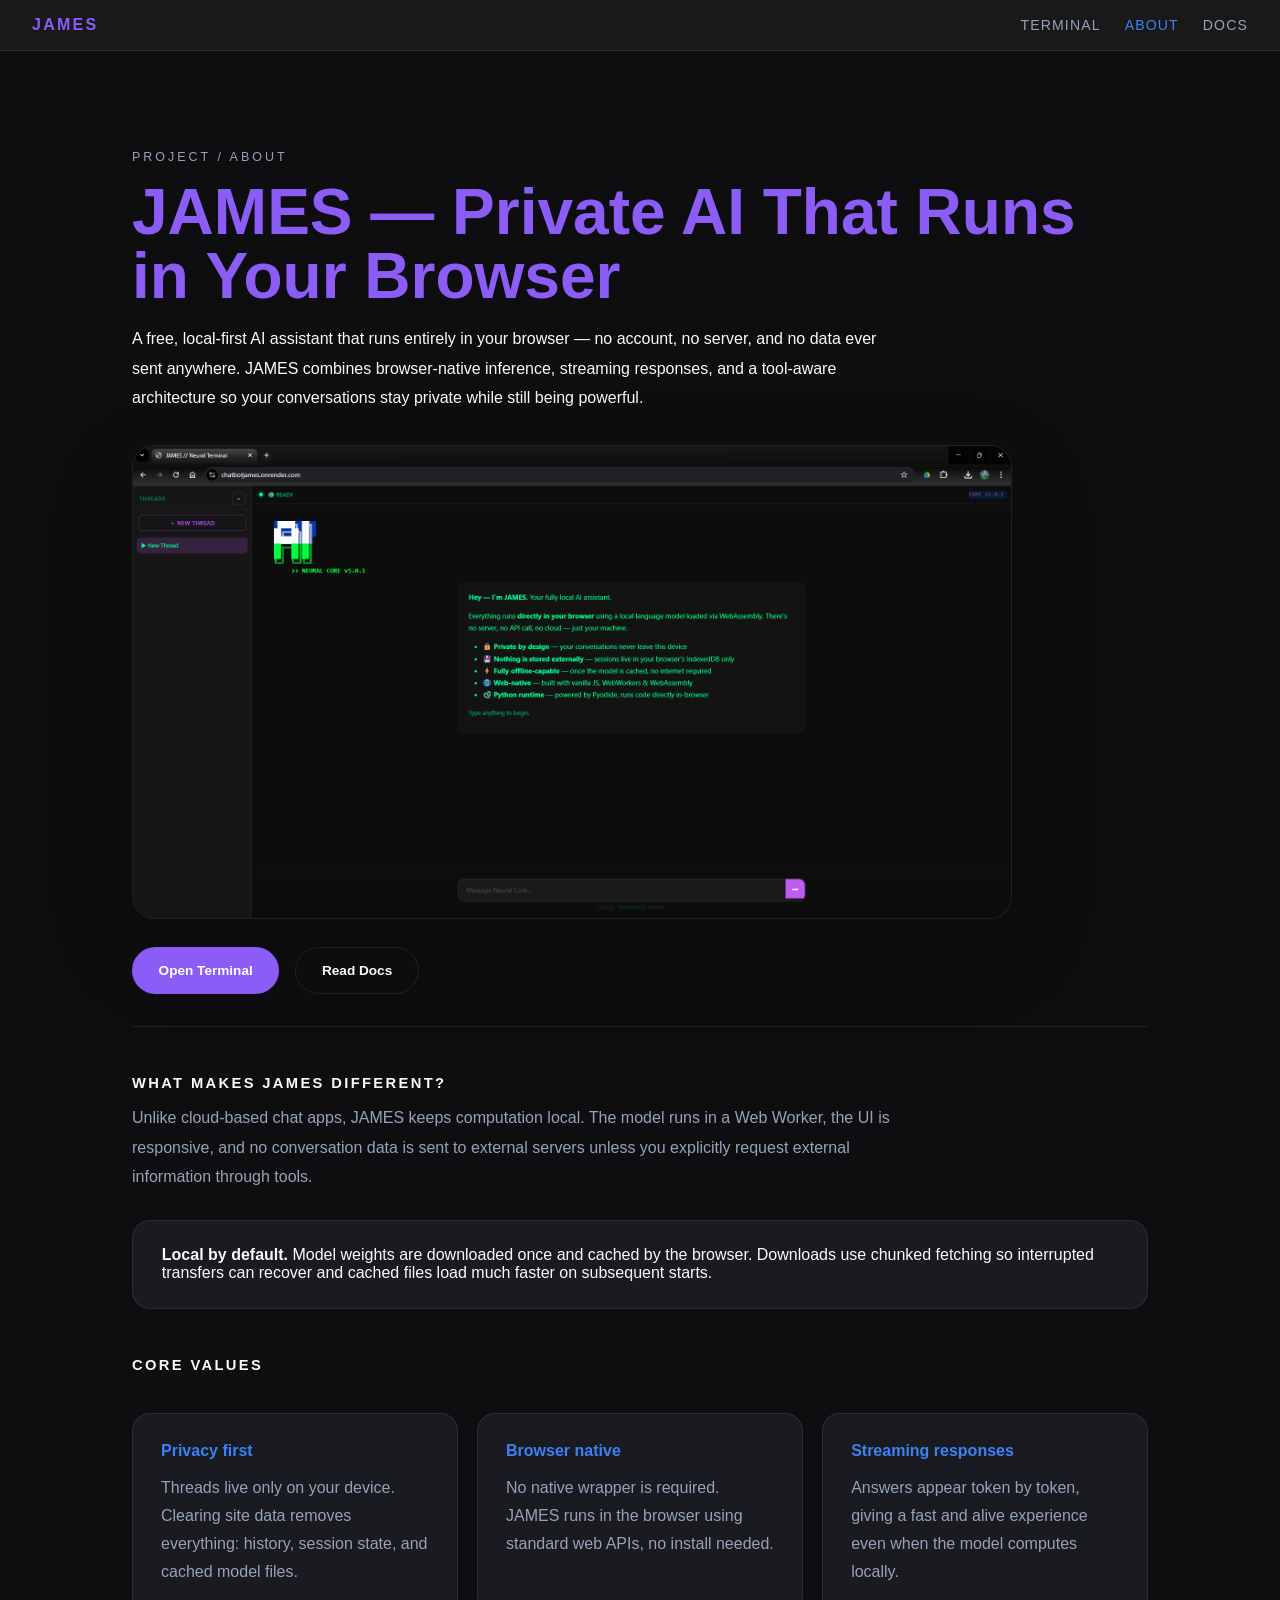
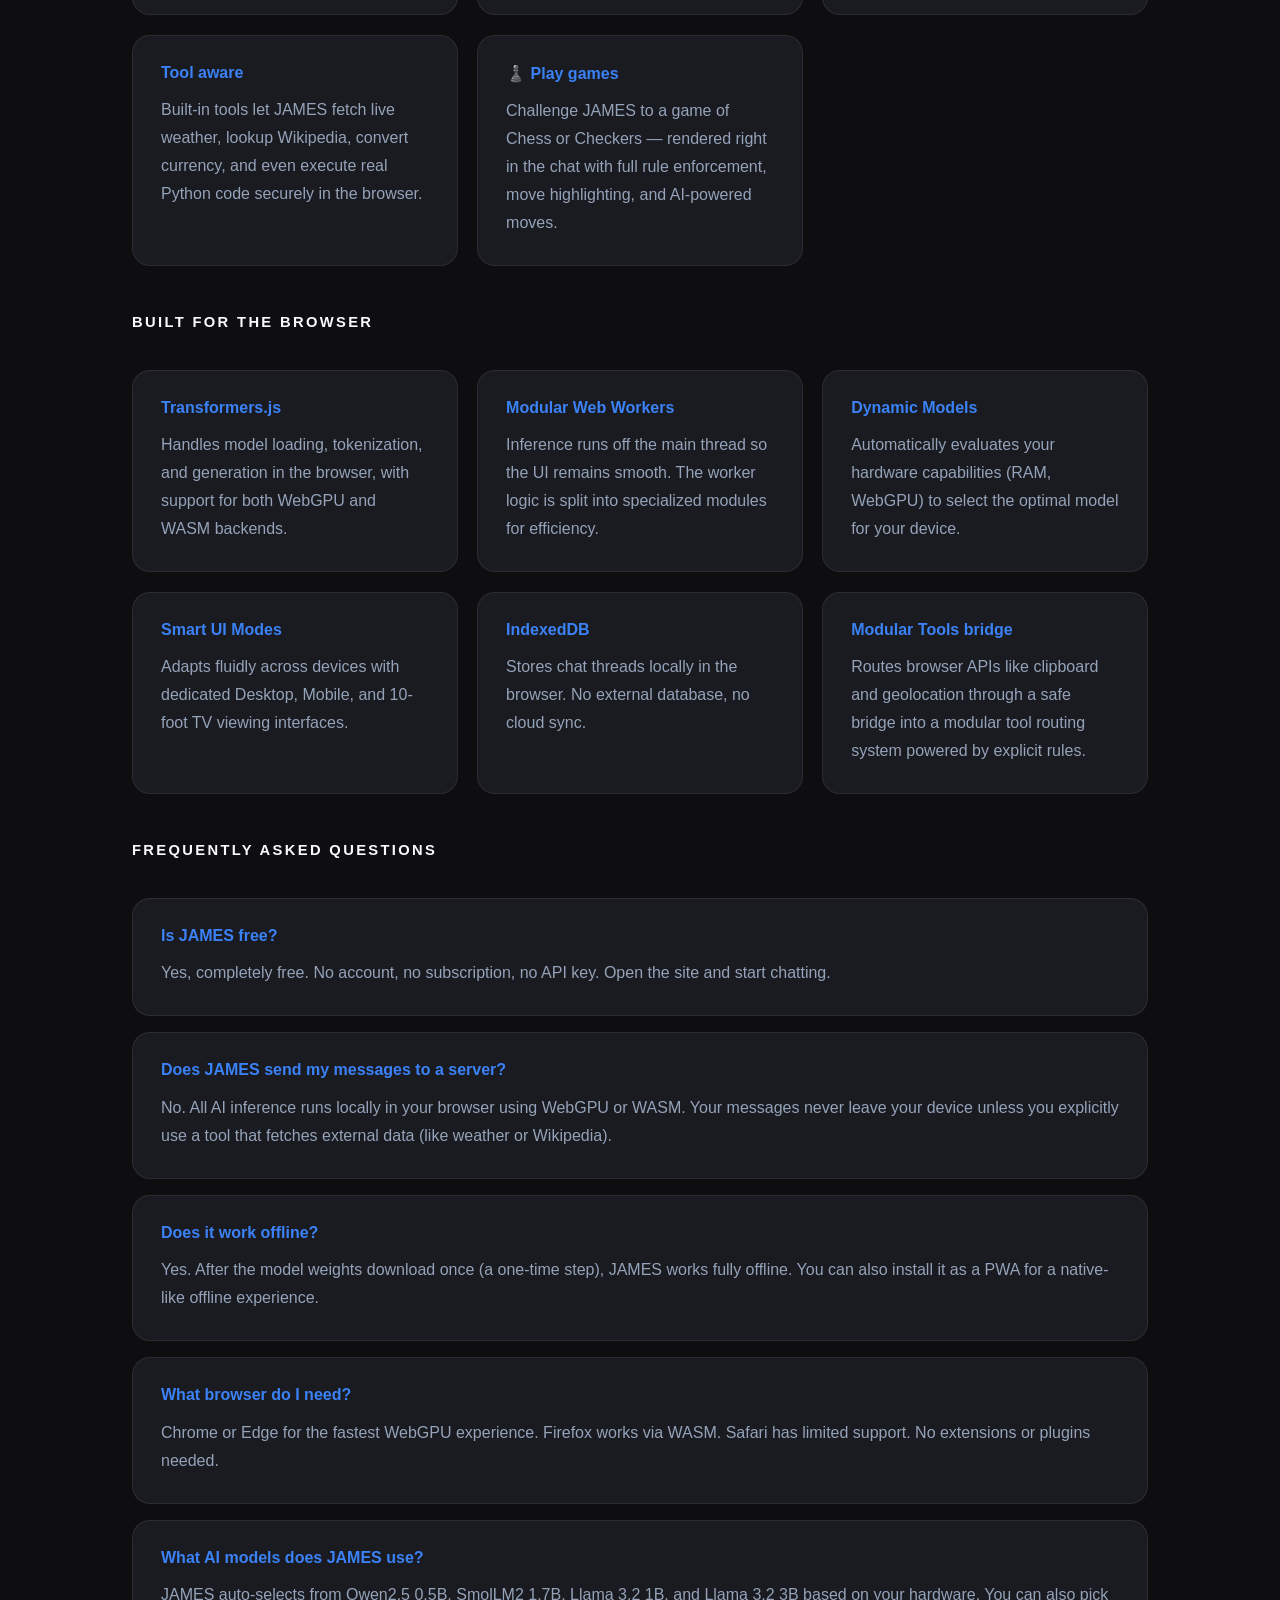
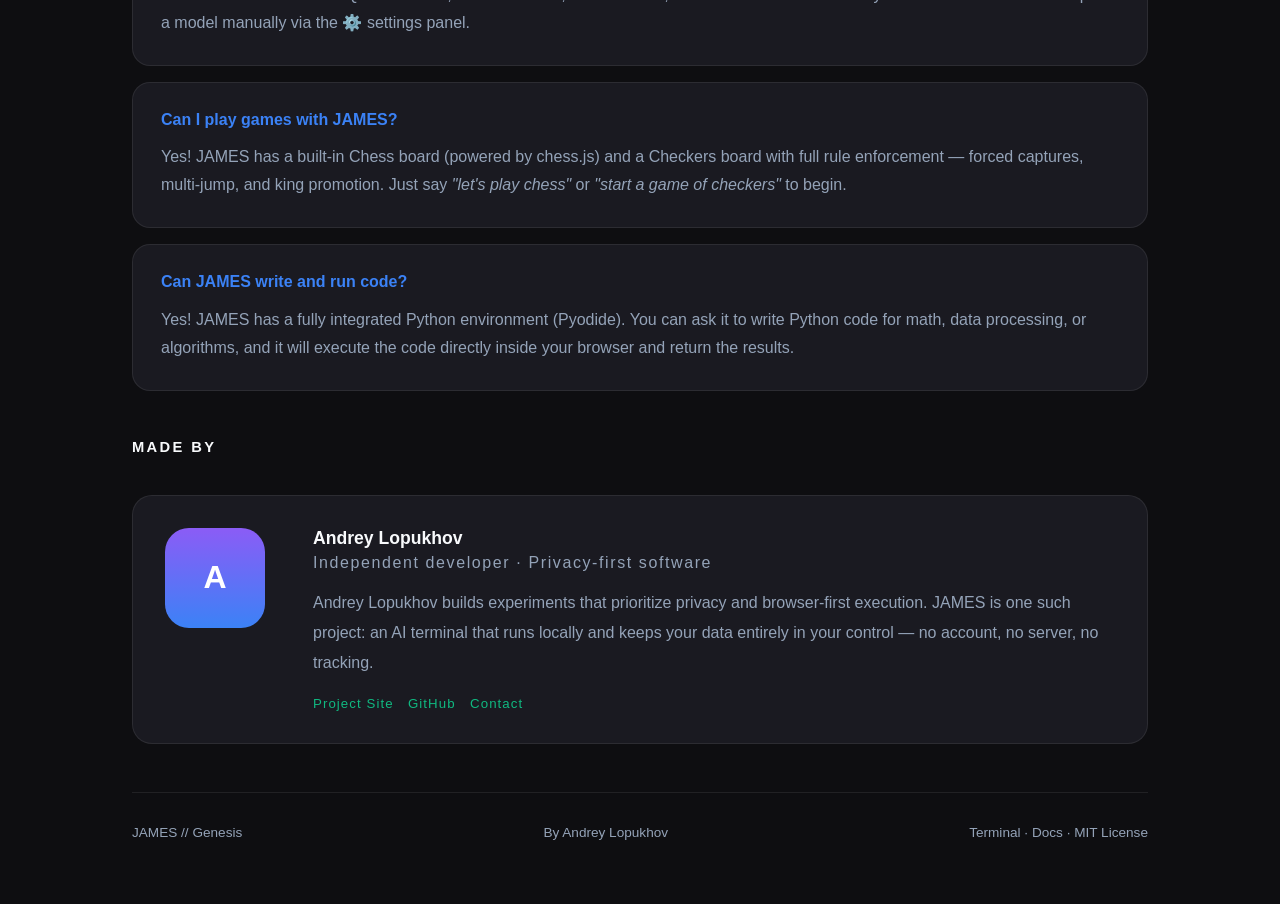
==== commit 3bb8b940: "docs: update architecture documentation to reflect modular tool routing and worker script splitting" ====
--- a/about.html
+++ b/about.html
@@ -215,8 +215,8 @@
                         <p>Handles model loading, tokenization, and generation in the browser, with support for both WebGPU and WASM backends.</p>
                     </article>
                     <article class="card">
-                        <h3>Web Workers</h3>
-                        <p>Inference runs off the main thread so the UI remains smooth while generation is in progress.</p>
+                        <h3>Modular Web Workers</h3>
+                        <p>Inference runs off the main thread so the UI remains smooth. The worker logic is split into specialized modules for efficiency.</p>
                     </article>
                     <article class="card">
                         <h3>Dynamic Models</h3>
@@ -231,8 +231,8 @@
                         <p>Stores chat threads locally in the browser. No external database, no cloud sync.</p>
                     </article>
                     <article class="card">
-                        <h3>Tools bridge</h3>
-                        <p>Routes browser APIs like clipboard and geolocation through a safe bridge into the tool system.</p>
+                        <h3>Modular Tools bridge</h3>
+                        <p>Routes browser APIs like clipboard and geolocation through a safe bridge into a modular tool routing system powered by explicit rules.</p>
                     </article>
                 </div>
             </section>
--- a/style.css
+++ b/style.css
@@ -1258,4 +1258,139 @@
     opacity: 1 !important;
     background: rgba(59, 130, 246, 0.25);
     color: white;
-}+}
+
+/* ═════ NOTES BUTTON ═════ */
+#notesBtn {
+    font-size: 1rem;
+    line-height: 1;
+    transition: transform 0.2s, filter 0.2s;
+    filter: grayscale(0.4) opacity(0.7);
+}
+#notesBtn.notes-active {
+    filter: grayscale(0) opacity(1);
+    animation: notes-pulse 2s ease-in-out infinite;
+}
+#notesBtn:hover {
+    transform: scale(1.15);
+    filter: grayscale(0) opacity(1);
+}
+@keyframes notes-pulse {
+    0%, 100% { filter: grayscale(0) opacity(1); }
+    50%       { filter: grayscale(0) opacity(0.75) drop-shadow(0 0 6px rgba(139,92,246,0.6)); }
+}
+
+/* ═════ NOTES PANEL ═════ */
+.notes-panel {
+    max-width: 420px;
+    width: 90vw;
+    max-height: 80vh;
+    display: flex;
+    flex-direction: column;
+}
+
+.notes-panel-description {
+    padding: 0 1.25rem 1rem;
+    font-size: 0.85rem;
+    color: var(--text-secondary, rgba(148,163,184,0.85));
+    line-height: 1.55;
+    border-bottom: 1px solid var(--border, rgba(255,255,255,0.08));
+}
+
+.notes-list {
+    flex: 1;
+    overflow-y: auto;
+    padding: 0.75rem 1.25rem;
+    display: flex;
+    flex-direction: column;
+    gap: 0.5rem;
+}
+
+.notes-empty {
+    color: var(--text-secondary, rgba(148,163,184,0.7));
+    font-size: 0.88rem;
+    line-height: 1.6;
+    text-align: center;
+    padding: 1.5rem 0;
+}
+.notes-empty small {
+    font-size: 0.8rem;
+    opacity: 0.7;
+}
+
+.note-item {
+    display: flex;
+    align-items: flex-start;
+    gap: 0.6rem;
+    background: rgba(139, 92, 246, 0.07);
+    border: 1px solid rgba(139, 92, 246, 0.18);
+    border-radius: 8px;
+    padding: 0.55rem 0.75rem;
+    animation: note-slide-in 0.25s ease;
+}
+@keyframes note-slide-in {
+    from { opacity: 0; transform: translateY(-6px); }
+    to   { opacity: 1; transform: none; }
+}
+
+.note-text {
+    flex: 1;
+    font-size: 0.87rem;
+    color: var(--text-primary, #e2e8f0);
+    line-height: 1.5;
+    word-break: break-word;
+}
+
+.note-delete-btn {
+    background: none;
+    border: none;
+    color: rgba(148,163,184,0.5);
+    font-size: 1rem;
+    cursor: pointer;
+    padding: 0 2px;
+    line-height: 1;
+    transition: color 0.15s;
+    flex-shrink: 0;
+}
+.note-delete-btn:hover {
+    color: #f87171;
+}
+
+.notes-clear-btn {
+    background: rgba(239, 68, 68, 0.12) !important;
+    color: #f87171 !important;
+    border: 1px solid rgba(239, 68, 68, 0.3) !important;
+}
+.notes-clear-btn:hover {
+    background: rgba(239, 68, 68, 0.25) !important;
+}
+
+/* ═════ NOTE TOAST ═════ */
+.note-toast {
+    position: fixed;
+    bottom: 90px;
+    left: 50%;
+    transform: translateX(-50%) translateY(12px);
+    background: rgba(17, 17, 25, 0.92);
+    backdrop-filter: blur(12px);
+    -webkit-backdrop-filter: blur(12px);
+    border: 1px solid rgba(139, 92, 246, 0.35);
+    box-shadow: 0 8px 24px rgba(0,0,0,0.45), 0 0 12px rgba(139,92,246,0.15);
+    color: #c4b5fd;
+    font-size: 0.87rem;
+    padding: 0.55rem 1.1rem;
+    border-radius: 99px;
+    white-space: nowrap;
+    max-width: 90vw;
+    overflow: hidden;
+    text-overflow: ellipsis;
+    z-index: 2000;
+    opacity: 0;
+    pointer-events: none;
+    transition: opacity 0.3s ease, transform 0.3s ease;
+}
+.note-toast.visible {
+    opacity: 1;
+    transform: translateX(-50%) translateY(0);
+}
+
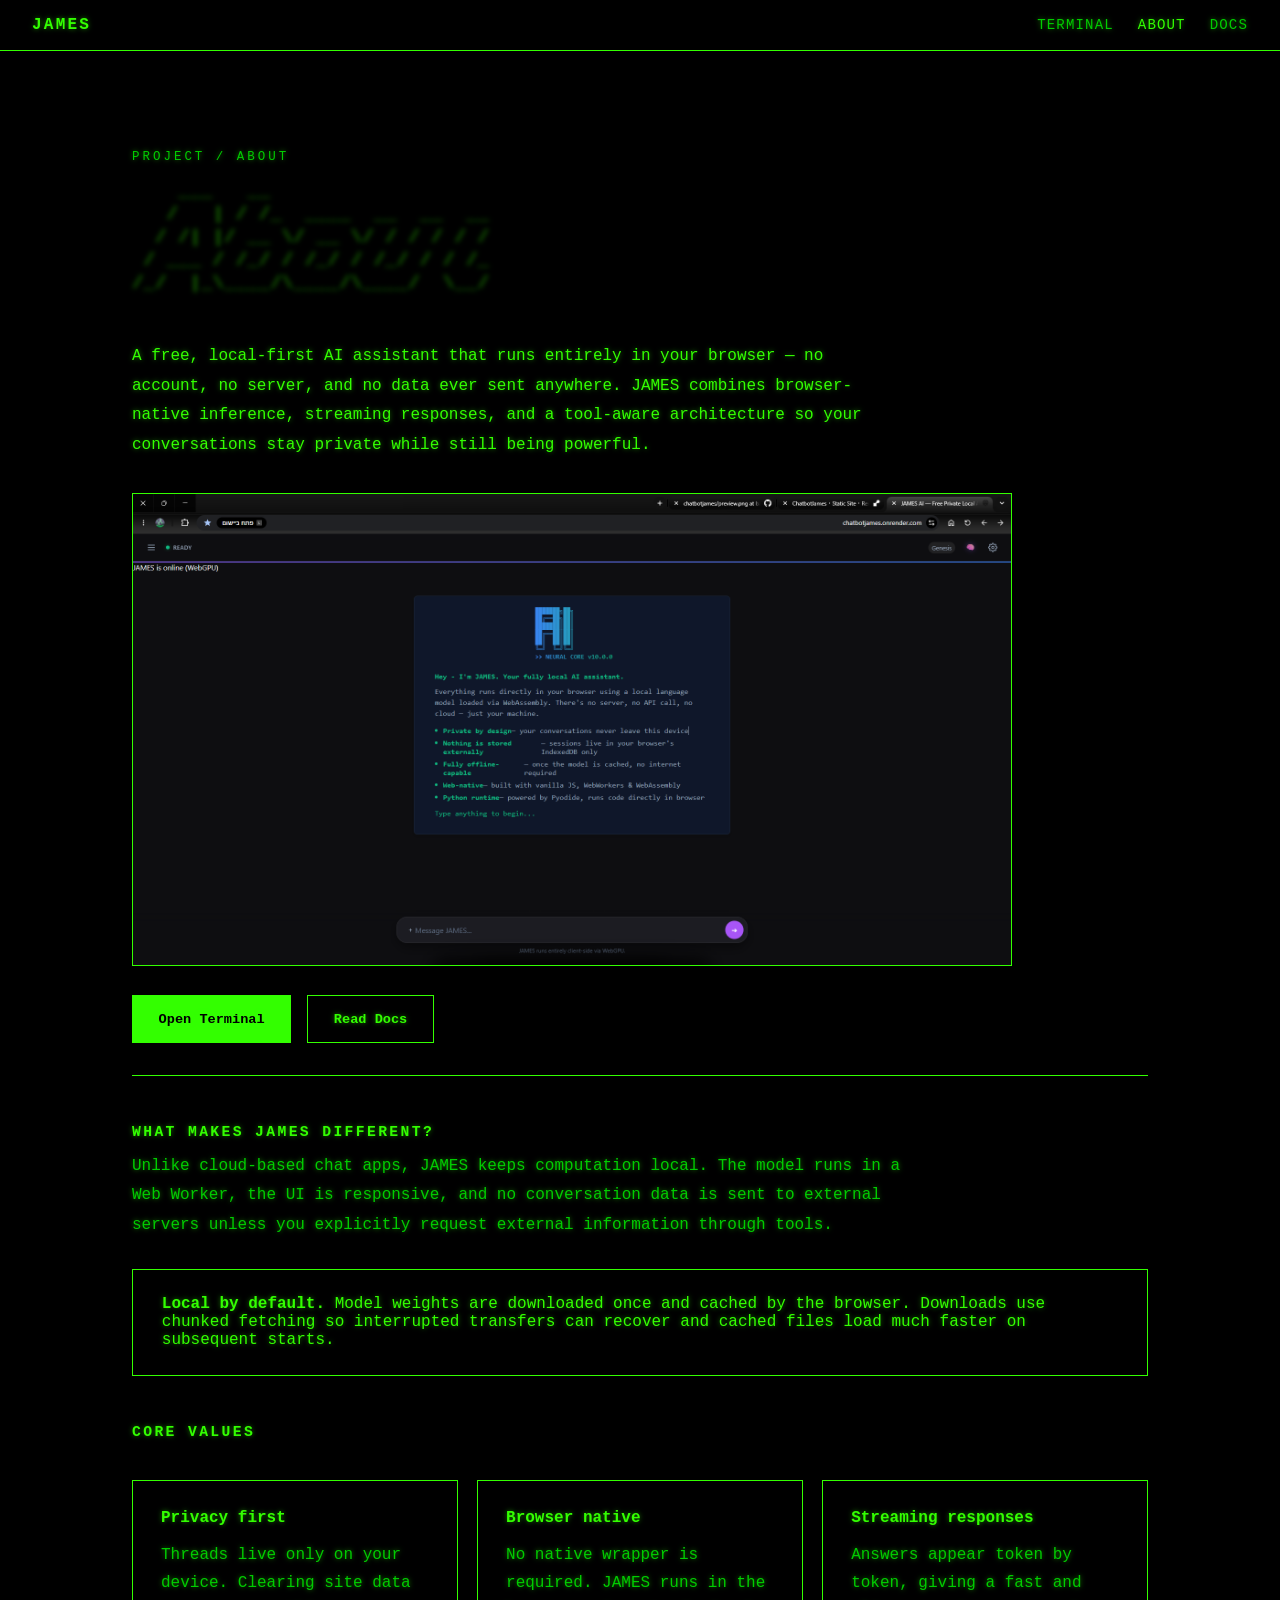
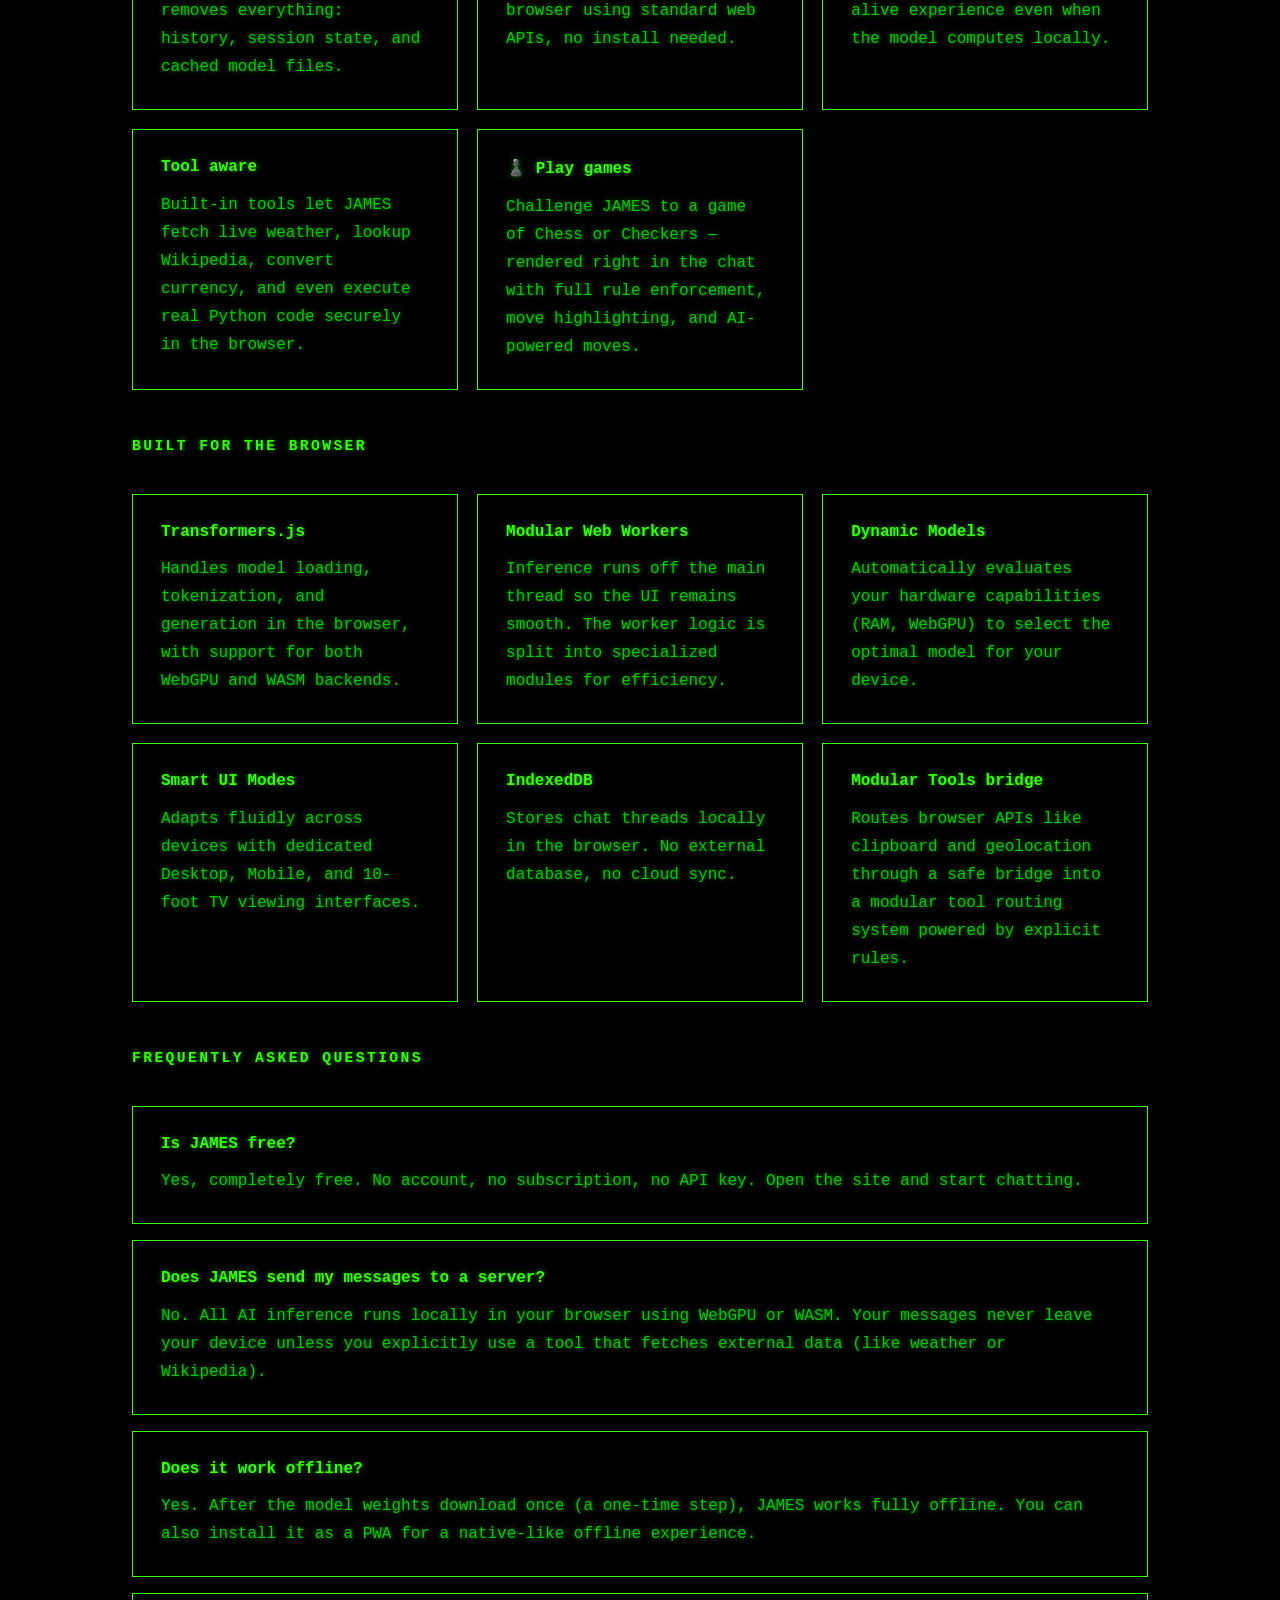
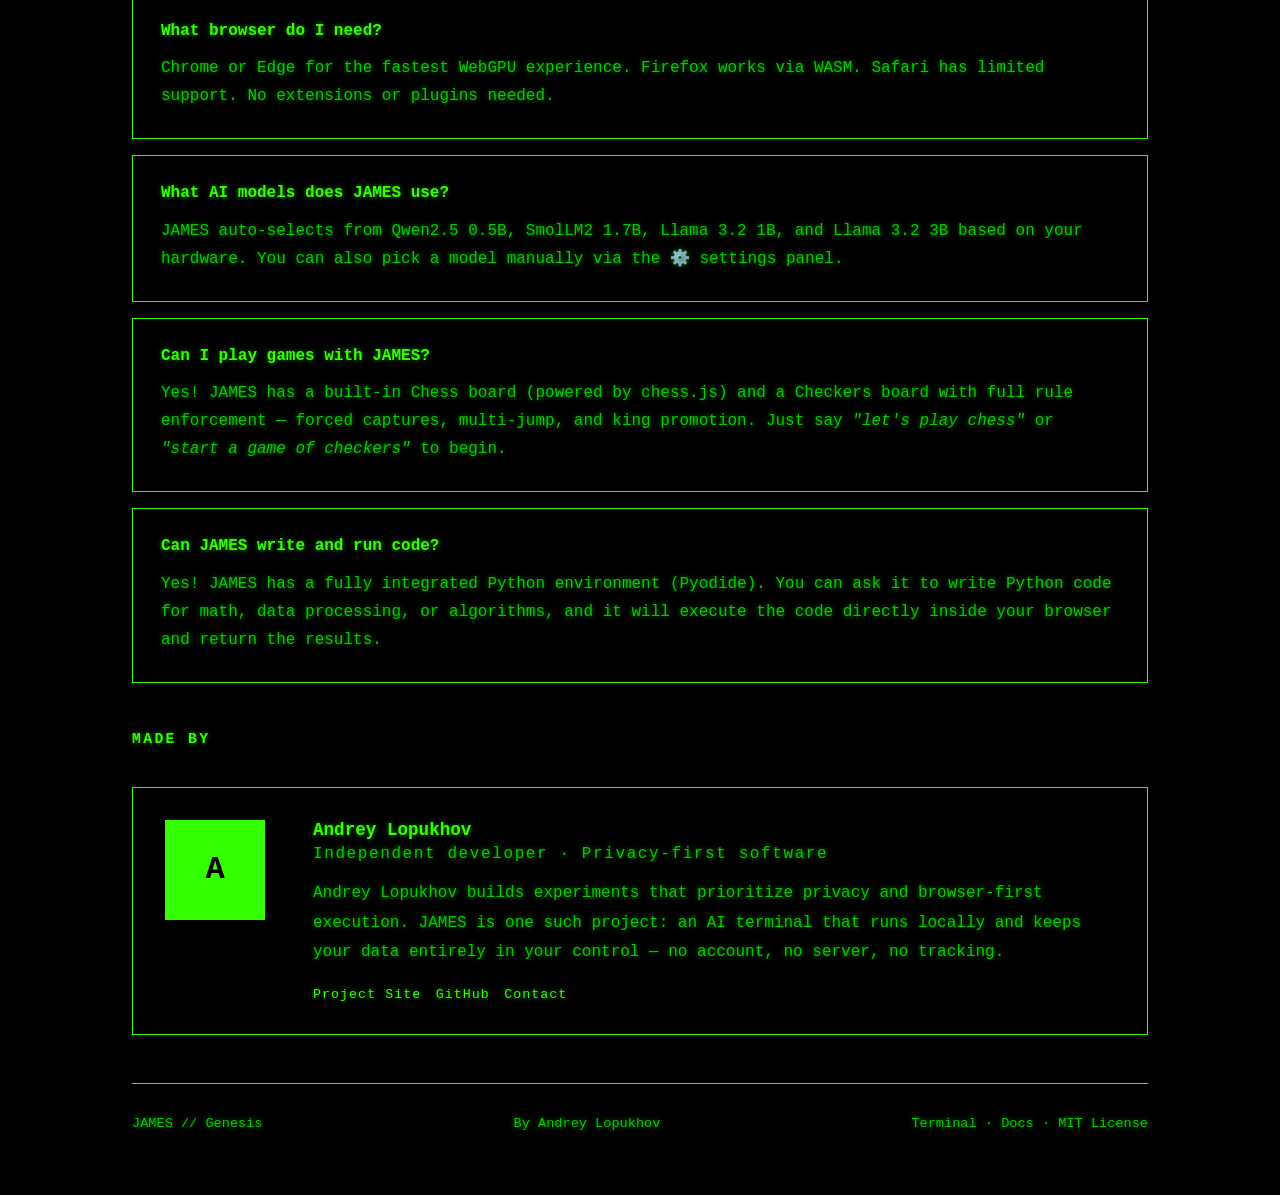
==== commit 75521d27: "docs: update meta descriptions and SEO keywords to reflect the new retro terminal UI branding" ====
--- a/about.html
+++ b/about.html
@@ -3,9 +3,9 @@
 <head>
     <meta charset="UTF-8">
     <meta name="viewport" content="width=device-width, initial-scale=1.0">
-    <title>About JAMES AI — Free Private Browser AI Chatbot | No Account, No Server</title>
-    <meta name="description" content="JAMES is a completely free, 100% private AI chatbot that runs entirely in your web browser using WebGPU and WebAssembly. No account, no login, no server, no data collection. Learn how it works: on-device Llama 3.2, Qwen2.5, DeepSeek, and SmolLM inference, in-browser Python (Pyodide), live web search, chess, encrypted local storage, and full offline PWA support.">
-    <meta name="keywords" content="about JAMES AI, local AI chatbot, private AI browser, offline AI chatbot, browser AI no server, WebGPU AI chatbot, WebAssembly AI, on-device AI, edge AI, client-side LLM, free AI assistant, open source AI chatbot, no login AI, no account AI, no tracking AI, GDPR-friendly chatbot, private chatbot browser, Llama 3.2 in browser, Qwen2.5 browser, DeepSeek browser, SmolLM browser, Phi-3.5 browser, Gemma 2 browser, in-browser Python Pyodide, AI web search browser, AI chess game, AI checkers, AI unit converter, AI password generator, AI currency converter, AI timer, AI ASCII art, AI color palette, offline AI PWA, installable AI app, AI no cloud, ChatGPT alternative private, local ChatGPT no internet, run LLM browser, Transformers.js chatbot, self-hosted AI browser, encrypted AI chat, AI IndexedDB storage, AI without API key">
+    <title>About JAMES AI — Free Private Retro Terminal AI Chatbot</title>
+    <meta name="description" content="JAMES is a completely free, 100% private retro terminal AI chatbot that runs entirely in your web browser using WebGPU. No account, no login, no server. On-device Llama 3.2, Qwen2.5, DeepSeek, in-browser Python, live web search, and full offline PWA support.">
+    <meta name="keywords" content="about JAMES AI, local AI chatbot, private AI browser, retro terminal AI, hacker terminal chat, offline AI chatbot, browser AI no server, WebGPU AI chatbot, Llama 3.2 in browser, Qwen2.5 browser, DeepSeek browser, in-browser Python Pyodide, AI web search browser, AI chess game, offline AI PWA, self-hosted AI browser, encrypted AI chat">
     <meta name="author" content="Andrey Lopukhov">
     <meta name="robots" content="index, follow">
     <meta name="googlebot" content="index, follow, max-snippet:-1, max-image-preview:large">
@@ -16,8 +16,8 @@
     <meta name="rating" content="general">
     <meta name="language" content="English">
     <link rel="canonical" href="https://chatbotjames.onrender.com/about.html">
-    <meta property="og:title" content="About JAMES AI — Free Private Browser AI Chatbot | No Account, No Server">
-    <meta property="og:description" content="Learn how JAMES runs a full AI chatbot 100% in your browser — no server, no account, no tracking. WebGPU-powered with Llama 3.2, Qwen2.5, DeepSeek. In-browser Python, web search, games, and full offline PWA support.">
+    <meta property="og:title" content="About JAMES AI — Free Private Retro Terminal AI Chatbot">
+    <meta property="og:description" content="Learn how JAMES runs a full AI chatbot 100% in your browser inside a classic retro terminal UI. WebGPU-powered with Llama 3.2, Qwen2.5, DeepSeek.">
     <meta property="og:image" content="https://chatbotjames.onrender.com/preview.png">
     <meta property="og:image:width" content="1200">
     <meta property="og:image:height" content="630">
@@ -26,8 +26,8 @@
     <meta property="og:url" content="https://chatbotjames.onrender.com/about.html">
     <meta property="og:site_name" content="JAMES AI">
     <meta name="twitter:card" content="summary_large_image">
-    <meta name="twitter:title" content="About JAMES AI — Free Private Browser AI Chatbot">
-    <meta name="twitter:description" content="JAMES runs entirely in your browser — WebGPU-powered, offline-capable, zero tracking. Free, open-source, no login. Run Llama, Qwen, DeepSeek locally.">
+    <meta name="twitter:title" content="About JAMES AI — Free Private Retro Terminal AI Chatbot">
+    <meta name="twitter:description" content="JAMES runs entirely in your browser inside a retro terminal UI. WebGPU-powered, offline-capable, zero tracking. Run Llama, Qwen, DeepSeek locally.">
     <meta name="twitter:image" content="https://chatbotjames.onrender.com/preview.png">
     <meta name="twitter:creator" content="@AndreyLopukhov">
     <script type="application/ld+json">
@@ -106,9 +106,8 @@
             position: sticky;
             top: 0;
             z-index: 100;
-            background: rgba(26,26,26,0.98);
+            background: var(--bg-main);
             border-bottom: 1px solid var(--border);
-            backdrop-filter: blur(12px);
             display: flex;
             justify-content: space-between;
             align-items: center;
@@ -125,9 +124,9 @@
         .hero-copy { max-width: 760px; line-height: 1.85; color: var(--text-primary); margin-bottom: 1.75rem; }
         .hero-actions { display: flex; flex-wrap: wrap; gap: 1rem; }
         .hero-visual { margin: 2rem 0 1.5rem; }
-        .hero-preview { width: 100%; max-width: 880px; border-radius: 22px; border: 1px solid var(--border); box-shadow: 0 30px 90px rgba(0,0,0,0.18); }
-        .btn { display: inline-flex; align-items: center; justify-content: center; padding: 0.95rem 1.6rem; border-radius: 999px; border: 1px solid transparent; font-size: 0.85rem; font-weight: 600; text-decoration: none; transition: transform 0.2s ease, background-color 0.2s ease, color 0.2s ease; }
-        .btn-primary { background: var(--primary-purple); color: #fff; }
+        .hero-preview { width: 100%; max-width: 880px; border: 1px solid var(--border); box-shadow: none; }
+        .btn { display: inline-flex; align-items: center; justify-content: center; padding: 0.95rem 1.6rem; border: 1px solid transparent; font-size: 0.85rem; font-weight: 600; text-decoration: none; transition: transform 0.2s ease, background-color 0.2s ease, color 0.2s ease; font-family: inherit; }
+        .btn-primary { background: var(--primary-purple); color: #000; }
         .btn-primary:hover { transform: translateY(-2px); background: #7c3aed; }
         .btn-secondary { background: transparent; color: var(--text-primary); border-color: var(--border); }
         .btn-secondary:hover { transform: translateY(-2px); border-color: var(--primary-blue); color: var(--primary-blue); }
@@ -135,13 +134,13 @@
         .section-title { font-size: 0.92rem; font-weight: 700; text-transform: uppercase; letter-spacing: 0.16em; color: var(--text-primary); margin-bottom: 0.75rem; }
         .section-copy { max-width: 780px; color: var(--text-secondary); line-height: 1.85; }
         .grid { display: grid; gap: 1.2rem; grid-template-columns: repeat(auto-fit, minmax(250px, 1fr)); }
-        .card { background: var(--assistant-bubble); border: 1px solid var(--border); border-radius: 18px; padding: 1.75rem; transition: transform 0.2s ease, border-color 0.2s ease; }
+        .card { background: var(--assistant-bubble); border: 1px solid var(--border); padding: 1.75rem; transition: transform 0.2s ease, border-color 0.2s ease; }
         .card:hover { transform: translateY(-3px); border-color: var(--primary-purple); }
         .card h3 { margin-bottom: 0.9rem; color: var(--primary-blue); font-size: 1rem; }
         .card p { color: var(--text-secondary); line-height: 1.75; }
-        .hero-note { background: var(--assistant-bubble); border: 1px solid var(--border); border-radius: 18px; padding: 1.6rem 1.8rem; color: var(--text-primary); }
-        .author-section { display: grid; grid-template-columns: 120px 1fr; gap: 1.75rem; background: var(--assistant-bubble); border: 1px solid var(--border); border-radius: 20px; padding: 2rem; }
-        .author-avatar { width: 100px; height: 100px; border-radius: 24px; background: linear-gradient(180deg, var(--primary-purple), var(--primary-blue)); display: grid; place-items: center; color: #fff; font-size: 2rem; font-weight: 700; }
+        .hero-note { background: var(--assistant-bubble); border: 1px solid var(--border); padding: 1.6rem 1.8rem; color: var(--text-primary); }
+        .author-section { display: grid; grid-template-columns: 120px 1fr; gap: 1.75rem; background: var(--assistant-bubble); border: 1px solid var(--border); padding: 2rem; }
+        .author-avatar { width: 100px; height: 100px; background: var(--text-primary); display: grid; place-items: center; color: #000; font-size: 2rem; font-weight: 700; border: 1px solid var(--border); }
         .author-title { margin-bottom: 0.35rem; font-size: 1.1rem; font-weight: 700; color: var(--text-primary); }
         .author-subtitle { margin-bottom: 1rem; color: var(--text-secondary); letter-spacing: 0.1em; }
         .author-copy { line-height: 1.85; color: var(--text-secondary); }
@@ -167,7 +166,13 @@
         <main class="page-content">
             <section class="hero">
                 <span class="eyebrow">Project / About</span>
-                <h1 class="hero-title">JAMES &mdash; Private AI That Runs in Your Browser</h1>
+                <pre class="ascii-art" style="border:none; background:transparent; padding:0; margin-bottom: 1.5rem; color: var(--primary-purple); font-size: clamp(0.7rem, 2vw, 1.2rem); line-height: 1.2; text-shadow: 0 0 5px rgba(51,255,0,0.5);">
+    ___   __ 
+   /   | / /_  ____  __  __  __
+  / /| |/ __ \/ __ \/ / / / / /
+ / ___ / /_/ / /_/ / /_/ / / /_
+/_/  |_\____/\____/\____/  \__/
+                </pre>
                 <p class="hero-copy">A free, local-first AI assistant that runs entirely in your browser &mdash; no account, no server, and no data ever sent anywhere. JAMES combines browser-native inference, streaming responses, and a tool-aware architecture so your conversations stay private while still being powerful.</p>                <div class="hero-visual">
                     <img src="preview.png" alt="JAMES preview" class="hero-preview">
                 </div>                <div class="hero-actions">
--- a/style.css
+++ b/style.css
@@ -1,1396 +1,1570 @@
-/* ═════ VIRTUAL SCROLL SENTINEL ═════ */
-.chat-sentinel {
-    text-align: center;
-    padding: 8px 16px;
-    margin: 8px 16px;
-    border-radius: 8px;
-    font-size: 0.75rem;
-    color: rgba(148, 163, 184, 0.7);
-    background: rgba(255, 255, 255, 0.03);
-    border: 1px dashed rgba(148, 163, 184, 0.15);
-    cursor: pointer;
-    user-select: none;
-    transition: background 0.2s, color 0.2s;
-}
-
-.chat-sentinel:hover {
-    background: rgba(255, 255, 255, 0.07);
-    color: rgba(148, 163, 184, 1);
-}
-
-/* ═════ SCREEN READER ONLY ═════ */
-.sr-only {
-    position: absolute;
-    width: 1px;
-    height: 1px;
-    padding: 0;
-    margin: -1px;
-    overflow: hidden;
-    clip: rect(0, 0, 0, 0);
-    white-space: nowrap;
-    border-width: 0;
-}
-
-/* ═════ INSTALL BANNER ═════ */
-.install-banner {
-    position: fixed;
-    bottom: 24px;
-    left: 50%;
-    transform: translateX(-50%);
-    background: rgba(22, 22, 26, 0.95);
-    backdrop-filter: blur(12px);
-    -webkit-backdrop-filter: blur(12px);
-    border: 1px solid var(--primary-purple);
-    box-shadow: 0 10px 25px rgba(0, 0, 0, 0.5), 0 0 15px rgba(139, 92, 246, 0.15);
-    padding: 14px 20px;
-    border-radius: var(--radius-lg);
-    display: flex;
-    align-items: center;
-    gap: 16px;
-    z-index: 1000;
-    transition: opacity 0.3s cubic-bezier(0.16, 1, 0.3, 1), transform 0.3s cubic-bezier(0.16, 1, 0.3, 1);
-    width: max-content;
-    max-width: 90vw;
-}
-
-/* Hidden state for smooth animations */
-.install-banner.hidden {
-    opacity: 0;
-    pointer-events: none;
-    transform: translateX(-50%) translateY(30px);
-}
-
-.install-banner span {
-    font-size: 0.9rem;
-    font-weight: 500;
-    color: var(--text-primary);
-}
-
-.install-actions {
-    display: flex;
-    align-items: center;
-    gap: 8px;
-}
-
-#installBtn {
-    background: var(--primary-purple);
-    color: #fff;
-    border: none;
-    padding: 8px 16px;
-    border-radius: var(--radius-sm);
-    font-weight: 600;
-    font-size: 0.85rem;
-    cursor: pointer;
-    transition: background 0.2s, transform 0.2s;
-}
-
-#installBtn:hover {
-    background: var(--primary-purple-hover);
-    transform: scale(1.05);
-}
-
-#dismissInstallBtn {
-    background: transparent;
-    color: var(--text-muted);
-    border: none;
-    width: 28px;
-    height: 28px;
-    border-radius: 50%;
-    display: flex;
-    align-items: center;
-    justify-content: center;
-    cursor: pointer;
-    transition: color 0.2s, background 0.2s;
-    font-size: 1.1rem;
-}
-
-#dismissInstallBtn:hover {
-    color: var(--text-primary);
-    background: rgba(255, 255, 255, 0.1);
-}
-
-/* Mobile adjustments */
-@media (max-width: 768px) {
-    .install-banner {
-        flex-direction: column;
-        text-align: center;
-        gap: 12px;
-        padding: 16px;
-    }
-
-    .install-actions {
-        width: 100%;
-        justify-content: center;
-    }
-}
-
-:root {
-    /* Color Palette */
-    --bg-main: #0e0e11;
-    --sidebar-bg: #16161a;
-    --panel-bg: #1a1a21;
-
-    /* Accents */
-    --primary-purple: #8b5cf6;
-    --primary-purple-hover: #7c3aed;
-    --primary-blue: #3b82f6;
-    --primary-green: #10b981;
-    --danger-red: #ef4444;
-
-    /* Borders & Bubbles */
-    --border: rgba(255, 255, 255, 0.08);
-    --border-light: rgba(255, 255, 255, 0.15);
-    --input-bg: #1c1c22;
-    --assistant-bubble: #1a1a21;
-    --user-bubble: linear-gradient(135deg, #8b5cf6, #6d28d9);
-
-    /* Typography */
-    --text-primary: #f8fafc;
-    --text-secondary: #94a3b8;
-    --text-muted: #64748b;
-    --disabled-gray: #334155;
-
-    /* Spacing */
-    --chat-max-width: 48rem;
-    /* 768px */
-    --radius-sm: 8px;
-    --radius-md: 12px;
-    --radius-lg: 18px;
-    --radius-xl: 24px;
-}
-
-* {
-    box-sizing: border-box;
-    margin: 0;
-    padding: 0;
-}
-
-body {
-    font-family: 'Inter', -apple-system, BlinkMacSystemFont, "Segoe UI", Roboto, Helvetica, Arial, sans-serif;
-    background: var(--bg-main);
-    color: var(--text-primary);
-    height: 100dvh;
-    overflow: hidden;
-    -webkit-font-smoothing: antialiased;
-    -moz-osx-font-smoothing: grayscale;
-}
-
-a {
-    color: var(--primary-purple);
-    text-decoration: none;
-    transition: color 0.2s;
-}
-
-a:hover {
-    color: var(--primary-blue);
-}
-
-.main-layout {
-    display: flex;
-    width: 100vw;
-    height: 100%;
-}
-
-/* ═════ SIDEBAR ═════ */
-.sidebar {
-    width: 280px;
-    background: var(--sidebar-bg);
-    border-right: 1px solid var(--border);
-    display: flex;
-    flex-direction: column;
-    padding: 16px;
-    transition: transform 0.3s cubic-bezier(0.4, 0, 0.2, 1);
-    flex-shrink: 0;
-    z-index: 50;
-}
-
-.sidebar.collapsed {
-    margin-left: -280px;
-}
-
-.new-thread-btn {
-    display: flex;
-    align-items: center;
-    justify-content: center;
-    gap: 8px;
-    padding: 14px;
-    background: var(--text-primary);
-    color: var(--bg-main);
-    border: none;
-    border-radius: var(--radius-md);
-    cursor: pointer;
-    font-weight: 600;
-    font-size: 0.95rem;
-    margin-bottom: 24px;
-    transition: transform 0.2s, background 0.2s;
-}
-
-.new-thread-btn:hover {
-    background: #e2e8f0;
-    transform: translateY(-1px);
-}
-
-.chat-list {
-    flex: 1;
-    overflow-y: auto;
-    display: flex;
-    flex-direction: column;
-    gap: 4px;
-    padding-right: 4px;
-    /* for scrollbar */
-}
-
-.chat-item {
-    padding: 12px 14px;
-    border-radius: var(--radius-sm);
-    cursor: pointer;
-    font-size: 0.9rem;
-    color: var(--text-secondary);
-    display: flex;
-    justify-content: space-between;
-    align-items: center;
-    transition: all 0.2s;
-}
-
-.chat-item:hover {
-    background: rgba(255, 255, 255, 0.05);
-    color: var(--text-primary);
-}
-
-.chat-item.active {
-    background: rgba(139, 92, 246, 0.15);
-    color: var(--primary-purple);
-    font-weight: 500;
-}
-
-/* Add to style.css */
-.input-area {
-    display: flex;
-    align-items: center;
-    padding: 12px 20px;
-    background-color: var(--surface-color);
-    border-top: 1px solid var(--border-color);
-    gap: 10px;
-}
-
-#attach-button {
-    background: transparent;
-    border: 1px solid var(--border-color);
-    color: var(--text-color);
-    font-size: 1.3rem;
-    width: 40px;
-    height: 40px;
-    border-radius: 50%;
-    cursor: pointer;
-    display: flex;
-    align-items: center;
-    justify-content: center;
-    transition: background 0.2s, border-color 0.2s;
-    flex-shrink: 0;
-}
-
-#attach-button:hover {
-    background-color: rgba(255, 255, 255, 0.08);
-    border-color: var(--primary-color);
-}
-
-.attachment-preview {
-    padding: 8px 20px 0 20px;
-    display: flex;
-    gap: 8px;
-    flex-wrap: wrap;
-}
-
-.attachment-chip {
-    background: #252525;
-    border: 1px solid var(--border-color);
-    padding: 4px 10px;
-    border-radius: 6px;
-    font-size: 0.85rem;
-    display: flex;
-    align-items: center;
-    gap: 8px;
-    color: var(--text-color);
-}
-
-.attachment-chip button {
-    background: none;
-    border: none;
-    color: #ff5555;
-    cursor: pointer;
-    font-weight: bold;
-    font-size: 1rem;
-    padding: 0;
-    line-height: 1;
-}
-
-.attachment-chip button:hover {
-    color: #ff7777;
-}
-
-/* Add or replace in style.css */
-.chat-container,
-#chat-messages {
-    flex: 1;
-    overflow-y: auto;
-    scroll-behavior: smooth;
-    display: flex;
-    flex-direction: column;
-    padding: 20px;
-    gap: 12px;
-}
-
-#thinking-bubble {
-    position: sticky;
-    bottom: 16px;
-    align-self: flex-start;
-    background: var(--surface-color, #1e1e1e);
-    border: 1px solid var(--border-color, #333);
-    padding: 10px 16px;
-    border-radius: 12px;
-    box-shadow: 0 4px 12px rgba(0, 0, 0, 0.15);
-    z-index: 10;
-    margin-top: auto;
-}
-
-.delete-chat-btn {
-    background: none;
-    border: none;
-    color: inherit;
-    cursor: pointer;
-    font-size: 1.1rem;
-    padding: 4px;
-    border-radius: 4px;
-    opacity: 0;
-    transition: opacity 0.2s, background 0.2s, color 0.2s;
-}
-
-.chat-item:hover .delete-chat-btn {
-    opacity: 0.6;
-}
-
-.delete-chat-btn:hover {
-    opacity: 1 !important;
-    background: rgba(239, 68, 68, 0.2);
-    color: var(--danger-red);
-}
-
-.sidebar-footer {
-    display: flex;
-    flex-direction: column;
-    gap: 6px;
-    font-size: 0.75rem;
-    color: var(--text-muted);
-    padding-top: 16px;
-    border-top: 1px solid var(--border);
-    margin-top: auto;
-}
-
-.sidebar-footer .footer-links {
-    display: flex;
-    gap: 12px;
-}
-
-.sidebar-footer a {
-    color: var(--text-secondary);
-}
-
-.sidebar-footer a:hover {
-    color: var(--text-primary);
-}
-
-/* ═════ TERMINAL HEADER ═════ */
-.terminal-container {
-    flex: 1;
-    display: flex;
-    flex-direction: column;
-    min-width: 0;
-    position: relative;
-}
-
-.terminal-header {
-    padding: 14px 24px;
-    display: flex;
-    justify-content: space-between;
-    align-items: center;
-    background: rgba(14, 14, 17, 0.85);
-    backdrop-filter: blur(12px);
-    -webkit-backdrop-filter: blur(12px);
-    border-bottom: 1px solid var(--border);
-    color: var(--text-secondary);
-    z-index: 10;
-    position: sticky;
-    top: 0;
-}
-
-.header-left,
-.header-right {
-    display: flex;
-    align-items: center;
-    gap: 16px;
-}
-
-.status-indicator {
-    display: flex;
-    align-items: center;
-    gap: 8px;
-}
-
-.status-led {
-    width: 8px;
-    height: 8px;
-    border-radius: 50%;
-}
-
-.led-idle {
-    background: var(--primary-green);
-    box-shadow: 0 0 8px rgba(16, 185, 129, 0.6);
-}
-
-.led-thinking {
-    background: var(--primary-purple);
-    animation: pulse 1s infinite alternate;
-    box-shadow: 0 0 8px rgba(139, 92, 246, 0.6);
-}
-
-#statusText {
-    font-size: 0.75rem;
-    font-weight: 600;
-    letter-spacing: 0.05em;
-    text-transform: uppercase;
-}
-
-.version-tag {
-    font-size: 0.8rem;
-    background: var(--border);
-    padding: 4px 8px;
-    border-radius: 20px;
-    color: var(--text-secondary);
-}
-
-.icon-btn {
-    background: none;
-    border: none;
-    color: var(--text-secondary);
-    cursor: pointer;
-    display: flex;
-    align-items: center;
-    justify-content: center;
-    padding: 6px;
-    border-radius: var(--radius-sm);
-    transition: all 0.2s ease;
-}
-
-.icon-btn:hover {
-    color: var(--text-primary);
-    background: rgba(255, 255, 255, 0.08);
-}
-
-/* ═════ PROGRESS BAR ═════ */
-.progress-container {
-    width: 100%;
-    height: 2px;
-    background: transparent;
-    position: relative;
-    z-index: 11;
-}
-
-.progress-fill {
-    height: 100%;
-    background: linear-gradient(90deg, var(--primary-purple), var(--primary-blue));
-    width: 0%;
-    transition: width 0.3s ease;
-}
-
-/* ═════ CHAT LOG ═════ */
-.chat-log {
-    flex: 1;
-    overflow-y: auto;
-    padding: 32px 16px 20px 16px;
-    display: flex;
-    flex-direction: column;
-    align-items: center;
-    /* Centers the inner message wraps */
-    gap: 24px;
-    scroll-behavior: smooth;
-}
-
-.message-wrap {
-    width: 100%;
-    max-width: var(--chat-max-width);
-    display: flex;
-    flex-direction: column;
-}
-
-.user-msg {
-    align-items: flex-end;
-}
-
-.assistant-msg {
-    align-items: flex-start;
-}
-
-.message-content {
-    max-width: 85%;
-    padding: 14px 20px;
-    border-radius: var(--radius-lg);
-    line-height: 1.6;
-    font-size: 1rem;
-    box-shadow: 0 4px 6px -1px rgba(0, 0, 0, 0.1), 0 2px 4px -1px rgba(0, 0, 0, 0.06);
-}
-
-.user-msg .message-content {
-    background: var(--user-bubble);
-    color: #fff;
-    border-bottom-right-radius: 4px;
-    animation: slideInRight 0.3s cubic-bezier(0.16, 1, 0.3, 1) both;
-}
-
-.assistant-msg .message-content {
-    background: var(--assistant-bubble);
-    color: var(--text-primary);
-    border: 1px solid var(--border);
-    border-bottom-left-radius: 4px;
-    animation: slideInLeft 0.3s cubic-bezier(0.16, 1, 0.3, 1) both;
-}
-
-.user-msg-container {
-    display: flex;
-    align-items: center;
-    gap: 8px;
-    justify-content: flex-end;
-}
-
-.edit-msg-btn {
-    background: rgba(255, 255, 255, 0.1);
-    border: none;
-    border-radius: 50%;
-    width: 28px;
-    height: 28px;
-    cursor: pointer;
-    opacity: 0;
-    display: flex;
-    align-items: center;
-    justify-content: center;
-    transition: opacity 0.2s, transform 0.2s, background 0.2s;
-    color: var(--text-secondary);
-}
-
-.user-msg-container:hover .edit-msg-btn {
-    opacity: 0.6;
-}
-
-.edit-msg-btn:hover {
-    opacity: 1 !important;
-    background: rgba(255, 255, 255, 0.2);
-    color: white;
-    transform: scale(1.05);
-}
-
-/* Markdown styling inside messages */
-.message-content pre {
-    background: #09090b;
-    border: 1px solid var(--border);
-    border-radius: var(--radius-sm);
-    padding: 16px;
-    overflow-x: auto;
-    font-family: 'JetBrains Mono', ui-monospace, SFMono-Regular, monospace;
-    font-size: 0.85rem;
-    margin: 1rem 0;
-}
-
-.message-content code {
-    background: rgba(255, 255, 255, 0.1);
-    color: #e2e8f0;
-    padding: 0.2rem 0.4rem;
-    border-radius: 4px;
-    font-family: 'JetBrains Mono', ui-monospace, SFMono-Regular, monospace;
-    font-size: 0.85em;
-}
-
-.message-content p {
-    margin: 0.5rem 0;
-}
-
-.message-content p:first-child {
-    margin-top: 0;
-}
-
-.message-content p:last-child {
-    margin-bottom: 0;
-}
-
-.message-content ul,
-.message-content ol {
-    padding-left: 1.5rem;
-    margin: 0.75rem 0;
-}
-
-.message-content blockquote {
-    border-left: 4px solid var(--primary-purple);
-    margin: 1rem 0;
-    padding: 0.5rem 1rem;
-    background: rgba(139, 92, 246, 0.05);
-    color: var(--text-secondary);
-    border-radius: 0 var(--radius-sm) var(--radius-sm) 0;
-}
-
-/* ═════ INPUT AREA ═════ */
-.input-area {
-    padding: 0 16px 24px 16px;
-    background: linear-gradient(180deg, transparent, var(--bg-main) 20%);
-    display: flex;
-    justify-content: center;
-    position: relative;
-    z-index: 10;
-}
-
-.input-container {
-    width: 100%;
-    max-width: var(--chat-max-width);
-    display: flex;
-    flex-direction: column;
-    gap: 8px;
-}
-
-.input-wrapper {
-    display: flex;
-    background: var(--input-bg);
-    border: 1px solid var(--border);
-    border-radius: var(--radius-xl);
-    padding: 8px 8px 8px 20px;
-    transition: border-color 0.3s, box-shadow 0.3s;
-    align-items: center;
-    box-shadow: 0 10px 25px -5px rgba(0, 0, 0, 0.5);
-}
-
-.input-wrapper:focus-within {
-    border-color: var(--primary-purple);
-    box-shadow: 0 0 0 3px rgba(139, 92, 246, 0.15), 0 10px 25px -5px rgba(0, 0, 0, 0.5);
-}
-
-#cmdInput {
-    flex: 1;
-    background: transparent;
-    border: none;
-    color: var(--text-primary);
-    font-size: 1rem;
-    font-family: inherit;
-    outline: none;
-    padding: 8px 0;
-}
-
-#cmdInput::placeholder {
-    color: var(--text-muted);
-}
-
-#cmdInput:disabled {
-    cursor: not-allowed;
-    opacity: 0.5;
-}
-
-#sendBtn {
-    width: 40px;
-    height: 40px;
-    border-radius: 50%;
-    background: var(--text-primary);
-    color: var(--bg-main);
-    border: none;
-    display: flex;
-    align-items: center;
-    justify-content: center;
-    cursor: pointer;
-    transition: transform 0.2s, background 0.2s;
-    flex-shrink: 0;
-}
-
-#sendBtn:hover:not(:disabled) {
-    background: #e2e8f0;
-    transform: scale(1.05);
-}
-
-#sendBtn:disabled {
-    background: var(--disabled-gray);
-    color: var(--text-muted);
-    cursor: not-allowed;
-}
-
-#sendBtn.stop-btn {
-    background: var(--danger-red);
-    color: white;
-}
-
-#sendBtn.stop-btn:hover:not(:disabled) {
-    background: #dc2626;
-}
-
-.input-footer-text {
-    text-align: center;
-    font-size: 0.75rem;
-    color: var(--text-muted);
-}
-
-/* ═════ MODEL PANEL MODAL ═════ */
-.model-panel-overlay {
-    display: none;
-    position: fixed;
-    inset: 0;
-    background: rgba(0, 0, 0, 0.6);
-    backdrop-filter: blur(4px);
-    -webkit-backdrop-filter: blur(4px);
-    z-index: 200;
-    animation: fadeIn 0.2s ease;
-}
-
-.model-panel-overlay.visible {
-    display: block;
-}
-
-.model-panel {
-    position: fixed;
-    bottom: 0;
-    left: 50%;
-    transform: translateX(-50%) translateY(100%);
-    width: min(600px, 95vw);
-    max-height: 85dvh;
-    background: var(--panel-bg);
-    border: 1px solid var(--border-light);
-    border-bottom: none;
-    border-radius: var(--radius-xl) var(--radius-xl) 0 0;
-    z-index: 201;
-    display: flex;
-    flex-direction: column;
-    transition: transform 0.35s cubic-bezier(0.32, 0.72, 0, 1);
-    box-shadow: 0 -10px 40px rgba(0, 0, 0, 0.6);
-}
-
-.model-panel.open {
-    transform: translateX(-50%) translateY(0);
-}
-
-.model-panel-header {
-    display: flex;
-    justify-content: space-between;
-    align-items: center;
-    padding: 20px 24px;
-    border-bottom: 1px solid var(--border);
-}
-
-.model-panel-header h2 {
-    font-size: 1.1rem;
-    font-weight: 600;
-}
-
-.gpu-status-card {
-    margin: 20px 24px 8px;
-    padding: 16px;
-    border-radius: var(--radius-md);
-    background: rgba(255, 255, 255, 0.03);
-    border: 1px solid var(--border);
-    display: flex;
-    align-items: center;
-    gap: 16px;
-}
-
-.gpu-ok {
-    border-color: rgba(16, 185, 129, 0.3);
-    background: rgba(16, 185, 129, 0.05);
-}
-
-.gpu-warn {
-    border-color: rgba(245, 158, 11, 0.3);
-    background: rgba(245, 158, 11, 0.05);
-}
-
-.gpu-none {
-    border-color: rgba(239, 68, 68, 0.3);
-    background: rgba(239, 68, 68, 0.05);
-}
-
-.gpu-status-icon {
-    font-size: 24px;
-}
-
-.gpu-status-body {
-    flex: 1;
-}
-
-.gpu-status-title {
-    font-weight: 600;
-    font-size: 0.95rem;
-    margin-bottom: 4px;
-}
-
-.gpu-status-detail {
-    font-size: 0.8rem;
-    color: var(--text-secondary);
-}
-
-.gpu-status-badge {
-    font-size: 0.75rem;
-    font-weight: 700;
-    padding: 4px 10px;
-    border-radius: 20px;
-    background: rgba(255, 255, 255, 0.1);
-}
-
-.gpu-ok .gpu-status-badge {
-    color: #34d399;
-    background: rgba(16, 185, 129, 0.15);
-}
-
-.gpu-warn .gpu-status-badge {
-    color: #fbbf24;
-    background: rgba(245, 158, 11, 0.15);
-}
-
-.gpu-none .gpu-status-badge {
-    color: #f87171;
-    background: rgba(239, 68, 68, 0.15);
-}
-
-.model-panel-section-title {
-    font-size: 0.8rem;
-    font-weight: 700;
-    text-transform: uppercase;
-    letter-spacing: 0.05em;
-    color: var(--text-muted);
-    padding: 16px 24px 8px;
-}
-
-.model-preset-list {
-    flex: 1;
-    overflow-y: auto;
-    padding: 0 24px 16px;
-    display: flex;
-    flex-direction: column;
-    gap: 8px;
-}
-
-.preset-placeholder {
-    text-align: center;
-    color: var(--text-muted);
-    padding: 30px;
-    font-size: 0.9rem;
-}
-
-.preset-card {
-    padding: 14px 16px;
-    border-radius: var(--radius-md);
-    border: 1px solid var(--border);
-    background: rgba(255, 255, 255, 0.02);
-    cursor: pointer;
-    display: flex;
-    align-items: center;
-    gap: 16px;
-    transition: all 0.2s;
-}
-
-.preset-card:hover:not(.preset-disabled) {
-    background: rgba(139, 92, 246, 0.08);
-    border-color: rgba(139, 92, 246, 0.4);
-}
-
-.preset-card.preset-selected {
-    background: rgba(139, 92, 246, 0.15);
-    border-color: var(--primary-purple);
-}
-
-.preset-icon {
-    font-size: 1.2rem;
-}
-
-.preset-info {
-    flex: 1;
-}
-
-.preset-label {
-    font-weight: 500;
-    font-size: 0.95rem;
-    margin-bottom: 4px;
-}
-
-.preset-tags {
-    display: flex;
-    gap: 6px;
-    flex-wrap: wrap;
-}
-
-.preset-pill {
-    font-size: 0.65rem;
-    font-weight: 700;
-    text-transform: uppercase;
-    padding: 2px 8px;
-    border-radius: 12px;
-    background: var(--border-light);
-    color: var(--text-secondary);
-}
-
-.pill-gpu {
-    background: rgba(139, 92, 246, 0.2);
-    color: #c4b5fd;
-}
-
-.pill-cpu {
-    background: rgba(59, 130, 246, 0.2);
-    color: #93c5fd;
-}
-
-.preset-check {
-    width: 20px;
-    height: 20px;
-    border-radius: 50%;
-    border: 2px solid var(--border-light);
-    display: flex;
-    align-items: center;
-    justify-content: center;
-    transition: all 0.2s;
-}
-
-.preset-card.preset-selected .preset-check {
-    border-color: var(--primary-purple);
-    background: var(--primary-purple);
-}
-
-.preset-card.preset-selected .preset-check::after {
-    content: '';
-    width: 6px;
-    height: 6px;
-    background: white;
-    border-radius: 50%;
-}
-
-.model-panel-footer {
-    display: flex;
-    align-items: center;
-    justify-content: space-between;
-    padding: 16px 24px 24px;
-    border-top: 1px solid var(--border);
-    background: rgba(0, 0, 0, 0.2);
-}
-
-.active-model-container {
-    display: flex;
-    flex-direction: column;
-}
-
-.active-model-title {
-    font-size: 0.7rem;
-    color: var(--text-muted);
-    text-transform: uppercase;
-    font-weight: 700;
-    margin-bottom: 2px;
-}
-
-.active-model-label {
-    font-size: 0.9rem;
-    color: var(--text-primary);
-    font-weight: 500;
-}
-
-.apply-model-btn {
-    padding: 10px 24px;
-    background: var(--text-primary);
-    color: var(--bg-main);
-    border: none;
-    border-radius: var(--radius-md);
-    font-weight: 600;
-    cursor: pointer;
-    transition: transform 0.2s, background 0.2s;
-}
-
-.apply-model-btn:hover:not(:disabled) {
-    background: #e2e8f0;
-    transform: scale(1.02);
-}
-
-.apply-model-btn:disabled {
-    background: var(--disabled-gray);
-    color: var(--text-muted);
-    cursor: not-allowed;
-}
-
-/* ═════ ANIMATIONS & MISC ═════ */
-@keyframes slideInRight {
-    from {
-        opacity: 0;
-        transform: translateY(10px);
-    }
-
-    to {
-        opacity: 1;
-        transform: translateY(0);
-    }
-}
-
-@keyframes slideInLeft {
-    from {
-        opacity: 0;
-        transform: translateY(10px);
-    }
-
-    to {
-        opacity: 1;
-        transform: translateY(0);
-    }
-}
-
-@keyframes fadeIn {
-    from {
-        opacity: 0;
-    }
-
-    to {
-        opacity: 1;
-    }
-}
-
-@keyframes pulse {
-    from {
-        opacity: 0.6;
-        transform: scale(0.9);
-    }
-
-    to {
-        opacity: 1;
-        transform: scale(1.1);
-    }
-}
-
-/* Typing Indicator */
-.typing-indicator {
-    display: flex;
-    gap: 4px;
-    padding: 4px 8px;
-}
-
-.typing-indicator span {
-    width: 6px;
-    height: 6px;
-    background: var(--text-secondary);
-    border-radius: 50%;
-    animation: bounce 1.4s infinite ease-in-out both;
-}
-
-.typing-indicator span:nth-child(1) {
-    animation-delay: -0.32s;
-}
-
-.typing-indicator span:nth-child(2) {
-    animation-delay: -0.16s;
-}
-
-@keyframes bounce {
-
-    0%,
-    80%,
-    100% {
-        transform: scale(0);
-    }
-
-    40% {
-        transform: scale(1);
-    }
-}
-
-/* Scrollbars */
-::-webkit-scrollbar {
-    width: 6px;
-    height: 6px;
-}
-
-::-webkit-scrollbar-track {
-    background: transparent;
-}
-
-::-webkit-scrollbar-thumb {
-    background: rgba(255, 255, 255, 0.15);
-    border-radius: 10px;
-}
-
-::-webkit-scrollbar-thumb:hover {
-    background: rgba(255, 255, 255, 0.3);
-}
-
-/* ═════ RESPONSIVE ═════ */
-@media (max-width: 768px) {
-    .sidebar {
-        position: absolute;
-        height: 100%;
-        box-shadow: 10px 0 30px rgba(0, 0, 0, 0.5);
-    }
-
-    #sidebarOverlay {
-        display: none;
-        position: fixed;
-        inset: 0;
-        background: rgba(0, 0, 0, 0.6);
-        backdrop-filter: blur(2px);
-        z-index: 40;
-    }
-
-    #sidebarOverlay.visible {
-        display: block;
-    }
-
-    .message-content {
-        max-width: 92%;
-    }
-
-    .input-wrapper {
-        border-radius: var(--radius-lg);
-    }
-}
-
-.copy-msg-btn {
-    position: absolute;
-    top: 8px;
-    right: 8px;
-    background: rgba(255,255,255,0.1);
-    border: none;
-    color: inherit;
-    border-radius: 4px;
-    padding: 4px;
-    cursor: pointer;
-    opacity: 0.5;
-    transition: opacity 0.2s;
-    z-index: 5;
-}
-
-.copy-msg-btn:hover {
-    opacity: 1;
-    background: rgba(255,255,255,0.2);
-}
-
-.console-font {
-    font-family: 'Courier New', Courier, monospace;
-    white-space: pre-wrap;
-    background: rgba(0,0,0,0.3);
-    color: #00ff00;
-    padding: 10px;
-    border-radius: 4px;
-}
-
-/* ─────────────────────────────────────────
-   APPEND MODE
-───────────────────────────────────────── */
-.append-mode-banner {
-    display: flex;
-    align-items: center;
-    justify-content: space-between;
-    gap: 12px;
-    padding: 8px 14px;
-    background: linear-gradient(90deg, rgba(59, 130, 246, 0.15), rgba(139, 92, 246, 0.1));
-    border: 1px solid rgba(59, 130, 246, 0.35);
-    border-radius: var(--radius-md, 8px);
-    margin-bottom: 8px;
-    font-size: 0.83rem;
-    color: #93c5fd;
-    animation: appendBannerIn 0.25s ease;
-    overflow: hidden;
-}
-
-.append-mode-banner.hidden {
-    display: none;
-}
-
-@keyframes appendBannerIn {
-    from { opacity: 0; transform: translateY(6px); }
-    to   { opacity: 1; transform: translateY(0); }
-}
-
-.append-mode-banner span {
-    flex: 1;
-    line-height: 1.4;
-}
-
-.append-mode-banner strong {
-    color: #60a5fa;
-}
-
-#appendModeCancelBtn {
-    background: rgba(59, 130, 246, 0.15);
-    border: 1px solid rgba(59, 130, 246, 0.4);
-    border-radius: 6px;
-    color: #93c5fd;
-    font-size: 0.8rem;
-    padding: 3px 10px;
-    cursor: pointer;
-    white-space: nowrap;
-    transition: background 0.2s, color 0.2s;
-    flex-shrink: 0;
-}
-
-#appendModeCancelBtn:hover {
-    background: rgba(59, 130, 246, 0.3);
-    color: white;
-}
-
-/* Highlight the input wrapper when in append mode */
-.input-wrapper.append-active {
-    border-color: rgba(59, 130, 246, 0.5) !important;
-    box-shadow: 0 0 0 2px rgba(59, 130, 246, 0.15);
-}
-
-/* Append button on assistant messages */
-.append-msg-btn {
-    position: absolute;
-    bottom: 8px;
-    right: 38px; /* sit beside the copy button */
-    background: rgba(59, 130, 246, 0.12);
-    border: 1px solid rgba(59, 130, 246, 0.25);
-    color: #93c5fd;
-    border-radius: 4px;
-    padding: 3px 7px;
-    cursor: pointer;
-    opacity: 0;
-    font-size: 0.78rem;
-    transition: opacity 0.2s, background 0.2s;
-    z-index: 5;
-    white-space: nowrap;
-}
-
-.assistant-msg-container:hover .append-msg-btn {
-    opacity: 0.75;
-}
-
-.append-msg-btn:hover {
-    opacity: 1 !important;
-    background: rgba(59, 130, 246, 0.25);
-    color: white;
-}
-
-/* ═════ NOTES BUTTON ═════ */
-#notesBtn {
-    font-size: 1rem;
-    line-height: 1;
-    transition: transform 0.2s, filter 0.2s;
-    filter: grayscale(0.4) opacity(0.7);
-}
-#notesBtn.notes-active {
-    filter: grayscale(0) opacity(1);
-    animation: notes-pulse 2s ease-in-out infinite;
-}
-#notesBtn:hover {
-    transform: scale(1.15);
-    filter: grayscale(0) opacity(1);
-}
-@keyframes notes-pulse {
-    0%, 100% { filter: grayscale(0) opacity(1); }
-    50%       { filter: grayscale(0) opacity(0.75) drop-shadow(0 0 6px rgba(139,92,246,0.6)); }
-}
-
-/* ═════ NOTES PANEL ═════ */
-.notes-panel {
-    max-width: 420px;
-    width: 90vw;
-    max-height: 80vh;
-    display: flex;
-    flex-direction: column;
-}
-
-.notes-panel-description {
-    padding: 0 1.25rem 1rem;
-    font-size: 0.85rem;
-    color: var(--text-secondary, rgba(148,163,184,0.85));
-    line-height: 1.55;
-    border-bottom: 1px solid var(--border, rgba(255,255,255,0.08));
-}
-
-.notes-list {
-    flex: 1;
-    overflow-y: auto;
-    padding: 0.75rem 1.25rem;
-    display: flex;
-    flex-direction: column;
-    gap: 0.5rem;
-}
-
-.notes-empty {
-    color: var(--text-secondary, rgba(148,163,184,0.7));
-    font-size: 0.88rem;
-    line-height: 1.6;
-    text-align: center;
-    padding: 1.5rem 0;
-}
-.notes-empty small {
-    font-size: 0.8rem;
-    opacity: 0.7;
-}
-
-.note-item {
-    display: flex;
-    align-items: flex-start;
-    gap: 0.6rem;
-    background: rgba(139, 92, 246, 0.07);
-    border: 1px solid rgba(139, 92, 246, 0.18);
-    border-radius: 8px;
-    padding: 0.55rem 0.75rem;
-    animation: note-slide-in 0.25s ease;
-}
-@keyframes note-slide-in {
-    from { opacity: 0; transform: translateY(-6px); }
-    to   { opacity: 1; transform: none; }
-}
-
-.note-text {
-    flex: 1;
-    font-size: 0.87rem;
-    color: var(--text-primary, #e2e8f0);
-    line-height: 1.5;
-    word-break: break-word;
-}
-
-.note-delete-btn {
-    background: none;
-    border: none;
-    color: rgba(148,163,184,0.5);
-    font-size: 1rem;
-    cursor: pointer;
-    padding: 0 2px;
-    line-height: 1;
-    transition: color 0.15s;
-    flex-shrink: 0;
-}
-.note-delete-btn:hover {
-    color: #f87171;
-}
-
-.notes-clear-btn {
-    background: rgba(239, 68, 68, 0.12) !important;
-    color: #f87171 !important;
-    border: 1px solid rgba(239, 68, 68, 0.3) !important;
-}
-.notes-clear-btn:hover {
-    background: rgba(239, 68, 68, 0.25) !important;
-}
-
-/* ═════ NOTE TOAST ═════ */
-.note-toast {
-    position: fixed;
-    bottom: 90px;
-    left: 50%;
-    transform: translateX(-50%) translateY(12px);
-    background: rgba(17, 17, 25, 0.92);
-    backdrop-filter: blur(12px);
-    -webkit-backdrop-filter: blur(12px);
-    border: 1px solid rgba(139, 92, 246, 0.35);
-    box-shadow: 0 8px 24px rgba(0,0,0,0.45), 0 0 12px rgba(139,92,246,0.15);
-    color: #c4b5fd;
-    font-size: 0.87rem;
-    padding: 0.55rem 1.1rem;
-    border-radius: 99px;
-    white-space: nowrap;
-    max-width: 90vw;
-    overflow: hidden;
-    text-overflow: ellipsis;
-    z-index: 2000;
-    opacity: 0;
-    pointer-events: none;
-    transition: opacity 0.3s ease, transform 0.3s ease;
-}
-.note-toast.visible {
-    opacity: 1;
-    transform: translateX(-50%) translateY(0);
-}
-+/* ═════ VIRTUAL SCROLL SENTINEL ═════ */
+.chat-sentinel {
+    text-align: center;
+    padding: 8px 16px;
+    margin: 8px 16px;
+    border-radius: 8px;
+    font-size: 0.75rem;
+    color: rgba(148, 163, 184, 0.7);
+    background: rgba(255, 255, 255, 0.03);
+    border: 1px dashed rgba(148, 163, 184, 0.15);
+    cursor: pointer;
+    user-select: none;
+    transition: background 0.2s, color 0.2s;
+}
+
+.chat-sentinel:hover {
+    background: rgba(255, 255, 255, 0.07);
+    color: rgba(148, 163, 184, 1);
+}
+
+/* ═════ SCREEN READER ONLY ═════ */
+.sr-only {
+    position: absolute;
+    width: 1px;
+    height: 1px;
+    padding: 0;
+    margin: -1px;
+    overflow: hidden;
+    clip: rect(0, 0, 0, 0);
+    white-space: nowrap;
+    border-width: 0;
+}
+
+/* ═════ INSTALL BANNER ═════ */
+.install-banner {
+    position: fixed;
+    bottom: 24px;
+    left: 50%;
+    transform: translateX(-50%);
+    background: rgba(22, 22, 26, 0.95);
+    backdrop-filter: blur(12px);
+    -webkit-backdrop-filter: blur(12px);
+    border: 1px solid var(--primary-purple);
+    box-shadow: 0 10px 25px rgba(0, 0, 0, 0.5), 0 0 15px rgba(139, 92, 246, 0.15);
+    padding: 14px 20px;
+    border-radius: var(--radius-lg);
+    display: flex;
+    align-items: center;
+    gap: 16px;
+    z-index: 1000;
+    transition: opacity 0.3s cubic-bezier(0.16, 1, 0.3, 1), transform 0.3s cubic-bezier(0.16, 1, 0.3, 1);
+    width: max-content;
+    max-width: 90vw;
+}
+
+/* Hidden state for smooth animations */
+.install-banner.hidden {
+    opacity: 0;
+    pointer-events: none;
+    transform: translateX(-50%) translateY(30px);
+}
+
+.install-banner span {
+    font-size: 0.9rem;
+    font-weight: 500;
+    color: var(--text-primary);
+}
+
+.install-actions {
+    display: flex;
+    align-items: center;
+    gap: 8px;
+}
+
+#installBtn {
+    background: var(--primary-purple);
+    color: #fff;
+    border: none;
+    padding: 8px 16px;
+    border-radius: var(--radius-sm);
+    font-weight: 600;
+    font-size: 0.85rem;
+    cursor: pointer;
+    transition: background 0.2s, transform 0.2s;
+}
+
+#installBtn:hover {
+    background: var(--primary-purple-hover);
+    transform: scale(1.05);
+}
+
+#dismissInstallBtn {
+    background: transparent;
+    color: var(--text-muted);
+    border: none;
+    width: 28px;
+    height: 28px;
+    border-radius: 50%;
+    display: flex;
+    align-items: center;
+    justify-content: center;
+    cursor: pointer;
+    transition: color 0.2s, background 0.2s;
+    font-size: 1.1rem;
+}
+
+#dismissInstallBtn:hover {
+    color: var(--text-primary);
+    background: rgba(255, 255, 255, 0.1);
+}
+
+/* Mobile adjustments */
+@media (max-width: 768px) {
+    .install-banner {
+        flex-direction: column;
+        text-align: center;
+        gap: 12px;
+        padding: 16px;
+    }
+
+    .install-actions {
+        width: 100%;
+        justify-content: center;
+    }
+}
+
+:root {
+    /* Color Palette */
+    --bg-main: #000000;
+    --sidebar-bg: #051005;
+    --panel-bg: #000000;
+
+    /* Accents */
+    --primary-purple: #33ff00;
+    --primary-purple-hover: #00ff00;
+    --primary-blue: #33ff00;
+    --primary-green: #33ff00;
+    --danger-red: #ff3300;
+
+    /* Borders & Bubbles */
+    --border: #33ff00;
+    --border-light: rgba(51, 255, 0, 0.3);
+    --input-bg: #000000;
+    --assistant-bubble: #000000;
+    --user-bubble: #001a00;
+
+    /* Typography */
+    --text-primary: #33ff00;
+    --text-secondary: #00cc00;
+    --text-muted: #008800;
+    --disabled-gray: #004400;
+
+    /* Spacing */
+    --chat-max-width: 48rem;
+    
+    /* Radii */
+    --radius-sm: 0px;
+    --radius-md: 0px;
+    --radius-lg: 0px;
+    --radius-xl: 0px;
+}
+
+* {
+    box-sizing: border-box;
+    margin: 0;
+    padding: 0;
+}
+
+body {
+    font-family: 'Courier New', Courier, monospace;
+    background-color: var(--bg-main);
+    background-image: linear-gradient(rgba(0, 0, 0, 0) 50%, rgba(0, 0, 0, 0.25) 50%);
+    background-size: 100% 4px;
+    color: var(--text-primary);
+    text-shadow: 0 0 5px rgba(51, 255, 0, 0.5);
+    height: 100dvh;
+    overflow: hidden;
+    -webkit-font-smoothing: none;
+    -moz-osx-font-smoothing: grayscale;
+}
+
+a {
+    color: var(--primary-purple);
+    text-decoration: none;
+    transition: color 0.2s;
+}
+
+a:hover {
+    color: var(--primary-blue);
+}
+
+.main-layout {
+    display: flex;
+    width: 100vw;
+    height: 100%;
+}
+
+/* ═════ SIDEBAR ═════ */
+.sidebar {
+    width: 280px;
+    background: var(--sidebar-bg);
+    border-right: 1px solid var(--border);
+    display: flex;
+    flex-direction: column;
+    padding: 16px;
+    transition: transform 0.3s cubic-bezier(0.4, 0, 0.2, 1);
+    flex-shrink: 0;
+    z-index: 50;
+}
+
+.sidebar.collapsed {
+    margin-left: -280px;
+}
+
+.new-thread-btn {
+    display: flex;
+    align-items: center;
+    justify-content: center;
+    gap: 8px;
+    padding: 14px;
+    background: var(--text-primary);
+    color: var(--bg-main);
+    border: none;
+    border-radius: var(--radius-md);
+    cursor: pointer;
+    font-weight: 600;
+    font-size: 0.95rem;
+    margin-bottom: 24px;
+    transition: transform 0.2s, background 0.2s;
+}
+
+.new-thread-btn:hover {
+    background: #e2e8f0;
+    transform: translateY(-1px);
+}
+
+.chat-list {
+    flex: 1;
+    overflow-y: auto;
+    display: flex;
+    flex-direction: column;
+    gap: 4px;
+    padding-right: 4px;
+    /* for scrollbar */
+}
+
+.chat-item {
+    padding: 12px 14px;
+    border-radius: var(--radius-sm);
+    cursor: pointer;
+    font-size: 0.9rem;
+    color: var(--text-secondary);
+    display: flex;
+    justify-content: space-between;
+    align-items: center;
+    transition: all 0.2s;
+}
+
+.chat-item:hover {
+    background: rgba(255, 255, 255, 0.05);
+    color: var(--text-primary);
+}
+
+.chat-item.active {
+    background: rgba(139, 92, 246, 0.15);
+    color: var(--primary-purple);
+    font-weight: 500;
+}
+
+/* Add to style.css */
+.input-area {
+    display: flex;
+    align-items: center;
+    padding: 12px 20px;
+    background-color: var(--surface-color);
+    border-top: 1px solid var(--border-color);
+    gap: 10px;
+}
+
+#attach-button {
+    background: transparent;
+    border: 1px solid var(--border-color);
+    color: var(--text-color);
+    font-size: 1.3rem;
+    width: 40px;
+    height: 40px;
+    border-radius: 50%;
+    cursor: pointer;
+    display: flex;
+    align-items: center;
+    justify-content: center;
+    transition: background 0.2s, border-color 0.2s;
+    flex-shrink: 0;
+}
+
+#attach-button:hover {
+    background-color: rgba(255, 255, 255, 0.08);
+    border-color: var(--primary-color);
+}
+
+.attachment-preview {
+    padding: 8px 20px 0 20px;
+    display: flex;
+    gap: 8px;
+    flex-wrap: wrap;
+}
+
+.attachment-chip {
+    background: #252525;
+    border: 1px solid var(--border-color);
+    padding: 4px 10px;
+    border-radius: 6px;
+    font-size: 0.85rem;
+    display: flex;
+    align-items: center;
+    gap: 8px;
+    color: var(--text-color);
+}
+
+.attachment-chip button {
+    background: none;
+    border: none;
+    color: #ff5555;
+    cursor: pointer;
+    font-weight: bold;
+    font-size: 1rem;
+    padding: 0;
+    line-height: 1;
+}
+
+.attachment-chip button:hover {
+    color: #ff7777;
+}
+
+/* Add or replace in style.css */
+.chat-container,
+#chat-messages {
+    flex: 1;
+    overflow-y: auto;
+    scroll-behavior: smooth;
+    display: flex;
+    flex-direction: column;
+    padding: 20px;
+    gap: 12px;
+}
+
+#thinking-bubble {
+    position: sticky;
+    bottom: 16px;
+    align-self: flex-start;
+    background: var(--surface-color, #1e1e1e);
+    border: 1px solid var(--border-color, #333);
+    padding: 10px 16px;
+    border-radius: 12px;
+    box-shadow: 0 4px 12px rgba(0, 0, 0, 0.15);
+    z-index: 10;
+    margin-top: auto;
+}
+
+.delete-chat-btn {
+    background: none;
+    border: none;
+    color: inherit;
+    cursor: pointer;
+    font-size: 1.1rem;
+    padding: 4px;
+    border-radius: 4px;
+    opacity: 0;
+    transition: opacity 0.2s, background 0.2s, color 0.2s;
+}
+
+.chat-item:hover .delete-chat-btn {
+    opacity: 0.6;
+}
+
+.delete-chat-btn:hover {
+    opacity: 1 !important;
+    background: rgba(239, 68, 68, 0.2);
+    color: var(--danger-red);
+}
+
+.sidebar-footer {
+    display: flex;
+    flex-direction: column;
+    gap: 6px;
+    font-size: 0.75rem;
+    color: var(--text-muted);
+    padding-top: 16px;
+    border-top: 1px solid var(--border);
+    margin-top: auto;
+}
+
+.sidebar-footer .footer-links {
+    display: flex;
+    gap: 12px;
+}
+
+.sidebar-footer a {
+    color: var(--text-secondary);
+}
+
+.sidebar-footer a:hover {
+    color: var(--text-primary);
+}
+
+/* ═════ TERMINAL HEADER ═════ */
+.terminal-container {
+    flex: 1;
+    display: flex;
+    flex-direction: column;
+    min-width: 0;
+    position: relative;
+}
+
+.terminal-header {
+    padding: 14px 24px;
+    display: flex;
+    justify-content: space-between;
+    align-items: center;
+    background: rgba(14, 14, 17, 0.85);
+    backdrop-filter: blur(12px);
+    -webkit-backdrop-filter: blur(12px);
+    border-bottom: 1px solid var(--border);
+    color: var(--text-secondary);
+    z-index: 10;
+    position: sticky;
+    top: 0;
+}
+
+.header-left,
+.header-right {
+    display: flex;
+    align-items: center;
+    gap: 16px;
+}
+
+.status-indicator {
+    display: flex;
+    align-items: center;
+    gap: 8px;
+}
+
+.status-led {
+    width: 8px;
+    height: 8px;
+    border-radius: 50%;
+}
+
+.led-idle {
+    background: var(--primary-green);
+    box-shadow: 0 0 8px rgba(16, 185, 129, 0.6);
+}
+
+.led-thinking {
+    background: var(--primary-purple);
+    animation: pulse 1s infinite alternate;
+    box-shadow: 0 0 8px rgba(139, 92, 246, 0.6);
+}
+
+#statusText {
+    font-size: 0.75rem;
+    font-weight: 600;
+    letter-spacing: 0.05em;
+    text-transform: uppercase;
+}
+
+.version-tag {
+    font-size: 0.8rem;
+    background: var(--border);
+    padding: 4px 8px;
+    border-radius: 20px;
+    color: var(--text-secondary);
+}
+
+.icon-btn {
+    background: none;
+    border: none;
+    color: var(--text-secondary);
+    cursor: pointer;
+    display: flex;
+    align-items: center;
+    justify-content: center;
+    padding: 6px;
+    border-radius: var(--radius-sm);
+    transition: all 0.2s ease;
+}
+
+.icon-btn:hover {
+    color: var(--text-primary);
+    background: rgba(255, 255, 255, 0.08);
+}
+
+/* ═════ PROGRESS BAR ═════ */
+.progress-container {
+    width: 100%;
+    height: 2px;
+    background: transparent;
+    position: relative;
+    z-index: 11;
+}
+
+.progress-fill {
+    height: 100%;
+    background: linear-gradient(90deg, var(--primary-purple), var(--primary-blue));
+    width: 0%;
+    transition: width 0.3s ease;
+}
+
+/* ═════ CHAT LOG ═════ */
+.chat-log {
+    flex: 1;
+    overflow-y: auto;
+    padding: 32px 16px 20px 16px;
+    display: flex;
+    flex-direction: column;
+    align-items: center;
+    /* Centers the inner message wraps */
+    gap: 24px;
+    scroll-behavior: smooth;
+}
+
+.message-wrap {
+    width: 100%;
+    max-width: var(--chat-max-width);
+    display: flex;
+    flex-direction: column;
+}
+
+.user-msg {
+    align-items: flex-end;
+}
+
+.assistant-msg {
+    align-items: flex-start;
+}
+
+.message-content {
+    max-width: 85%;
+    padding: 14px 20px;
+    border-radius: var(--radius-lg);
+    line-height: 1.6;
+    font-size: 1rem;
+    box-shadow: 0 4px 6px -1px rgba(0, 0, 0, 0.1), 0 2px 4px -1px rgba(0, 0, 0, 0.06);
+}
+
+.user-msg .message-content {
+    background: var(--user-bubble);
+    color: var(--text-primary);
+    border: 1px solid var(--border);
+    border-bottom-right-radius: 0px;
+    animation: slideInRight 0.3s cubic-bezier(0.16, 1, 0.3, 1) both;
+}
+
+.assistant-msg .message-content {
+    background: var(--assistant-bubble);
+    color: var(--text-primary);
+    border: 1px solid var(--border);
+    border-bottom-left-radius: 0px;
+    animation: slideInLeft 0.3s cubic-bezier(0.16, 1, 0.3, 1) both;
+}
+
+.user-msg-container {
+    display: flex;
+    align-items: center;
+    gap: 8px;
+    justify-content: flex-end;
+}
+
+.edit-msg-btn {
+    background: rgba(255, 255, 255, 0.1);
+    border: none;
+    border-radius: 50%;
+    width: 28px;
+    height: 28px;
+    cursor: pointer;
+    opacity: 0;
+    display: flex;
+    align-items: center;
+    justify-content: center;
+    transition: opacity 0.2s, transform 0.2s, background 0.2s;
+    color: var(--text-secondary);
+}
+
+.user-msg-container:hover .edit-msg-btn {
+    opacity: 0.6;
+}
+
+.edit-msg-btn:hover {
+    opacity: 1 !important;
+    background: rgba(255, 255, 255, 0.2);
+    color: white;
+    transform: scale(1.05);
+}
+
+/* Markdown styling inside messages */
+.message-content pre {
+    background: #09090b;
+    border: 1px solid var(--border);
+    border-radius: var(--radius-sm);
+    padding: 16px;
+    overflow-x: auto;
+    font-family: 'JetBrains Mono', ui-monospace, SFMono-Regular, monospace;
+    font-size: 0.85rem;
+    margin: 1rem 0;
+}
+
+.message-content code {
+    background: rgba(255, 255, 255, 0.1);
+    color: #e2e8f0;
+    padding: 0.2rem 0.4rem;
+    border-radius: 4px;
+    font-family: 'JetBrains Mono', ui-monospace, SFMono-Regular, monospace;
+    font-size: 0.85em;
+}
+
+.message-content p {
+    margin: 0.5rem 0;
+}
+
+.message-content p:first-child {
+    margin-top: 0;
+}
+
+.message-content p:last-child {
+    margin-bottom: 0;
+}
+
+.message-content ul,
+.message-content ol {
+    padding-left: 1.5rem;
+    margin: 0.75rem 0;
+}
+
+.message-content blockquote {
+    border-left: 4px solid var(--primary-purple);
+    margin: 1rem 0;
+    padding: 0.5rem 1rem;
+    background: rgba(139, 92, 246, 0.05);
+    color: var(--text-secondary);
+    border-radius: 0 var(--radius-sm) var(--radius-sm) 0;
+}
+
+/* ═════ INPUT AREA ═════ */
+.input-area {
+    padding: 0 16px 24px 16px;
+    background: linear-gradient(180deg, transparent, var(--bg-main) 20%);
+    display: flex;
+    justify-content: center;
+    position: relative;
+    z-index: 10;
+}
+
+.input-container {
+    width: 100%;
+    max-width: var(--chat-max-width);
+    display: flex;
+    flex-direction: column;
+    gap: 8px;
+}
+
+.input-wrapper {
+    display: flex;
+    background: var(--input-bg);
+    border: 1px solid var(--border);
+    border-radius: var(--radius-xl);
+    padding: 8px 8px 8px 20px;
+    transition: border-color 0.3s, box-shadow 0.3s;
+    align-items: center;
+    box-shadow: 0 10px 25px -5px rgba(0, 0, 0, 0.5);
+}
+
+.input-wrapper:focus-within {
+    border-color: var(--primary-purple);
+    box-shadow: 0 0 0 3px rgba(139, 92, 246, 0.15), 0 10px 25px -5px rgba(0, 0, 0, 0.5);
+}
+
+#cmdInput {
+    flex: 1;
+    background: transparent;
+    border: none;
+    color: var(--text-primary);
+    font-size: 1rem;
+    font-family: inherit;
+    outline: none;
+    padding: 8px 0;
+}
+
+#cmdInput::placeholder {
+    color: var(--text-muted);
+}
+
+#cmdInput:disabled {
+    cursor: not-allowed;
+    opacity: 0.5;
+}
+
+#sendBtn {
+    width: 40px;
+    height: 40px;
+    border-radius: 50%;
+    background: var(--text-primary);
+    color: var(--bg-main);
+    border: none;
+    display: flex;
+    align-items: center;
+    justify-content: center;
+    cursor: pointer;
+    transition: transform 0.2s, background 0.2s;
+    flex-shrink: 0;
+}
+
+#sendBtn:hover:not(:disabled) {
+    background: #e2e8f0;
+    transform: scale(1.05);
+}
+
+#sendBtn:disabled {
+    background: var(--disabled-gray);
+    color: var(--text-muted);
+    cursor: not-allowed;
+}
+
+#sendBtn.stop-btn {
+    background: var(--danger-red);
+    color: white;
+}
+
+#sendBtn.stop-btn:hover:not(:disabled) {
+    background: #dc2626;
+}
+
+.input-footer-text {
+    text-align: center;
+    font-size: 0.75rem;
+    color: var(--text-muted);
+}
+
+/* ═════ MODEL PANEL MODAL ═════ */
+.model-panel-overlay {
+    display: none;
+    position: fixed;
+    inset: 0;
+    background: rgba(0, 0, 0, 0.6);
+    backdrop-filter: blur(4px);
+    -webkit-backdrop-filter: blur(4px);
+    z-index: 200;
+    animation: fadeIn 0.2s ease;
+}
+
+.model-panel-overlay.visible {
+    display: block;
+}
+
+.model-panel {
+    position: fixed;
+    bottom: 0;
+    left: 50%;
+    transform: translateX(-50%) translateY(100%);
+    width: min(600px, 95vw);
+    max-height: 85dvh;
+    background: var(--panel-bg);
+    border: 1px solid var(--border-light);
+    border-bottom: none;
+    border-radius: var(--radius-xl) var(--radius-xl) 0 0;
+    z-index: 201;
+    display: flex;
+    flex-direction: column;
+    transition: transform 0.35s cubic-bezier(0.32, 0.72, 0, 1);
+    box-shadow: 0 -10px 40px rgba(0, 0, 0, 0.6);
+}
+
+.model-panel.open {
+    transform: translateX(-50%) translateY(0);
+}
+
+.model-panel-header {
+    display: flex;
+    justify-content: space-between;
+    align-items: center;
+    padding: 20px 24px;
+    border-bottom: 1px solid var(--border);
+}
+
+.model-panel-header h2 {
+    font-size: 1.1rem;
+    font-weight: 600;
+}
+
+.gpu-status-card {
+    margin: 20px 24px 8px;
+    padding: 16px;
+    border-radius: var(--radius-md);
+    background: rgba(255, 255, 255, 0.03);
+    border: 1px solid var(--border);
+    display: flex;
+    align-items: center;
+    gap: 16px;
+}
+
+.gpu-ok {
+    border-color: rgba(16, 185, 129, 0.3);
+    background: rgba(16, 185, 129, 0.05);
+}
+
+.gpu-warn {
+    border-color: rgba(245, 158, 11, 0.3);
+    background: rgba(245, 158, 11, 0.05);
+}
+
+.gpu-none {
+    border-color: rgba(239, 68, 68, 0.3);
+    background: rgba(239, 68, 68, 0.05);
+}
+
+.gpu-status-icon {
+    font-size: 24px;
+}
+
+.gpu-status-body {
+    flex: 1;
+}
+
+.gpu-status-title {
+    font-weight: 600;
+    font-size: 0.95rem;
+    margin-bottom: 4px;
+}
+
+.gpu-status-detail {
+    font-size: 0.8rem;
+    color: var(--text-secondary);
+}
+
+.gpu-status-badge {
+    font-size: 0.75rem;
+    font-weight: 700;
+    padding: 4px 10px;
+    border-radius: 20px;
+    background: rgba(255, 255, 255, 0.1);
+}
+
+.gpu-ok .gpu-status-badge {
+    color: #34d399;
+    background: rgba(16, 185, 129, 0.15);
+}
+
+.gpu-warn .gpu-status-badge {
+    color: #fbbf24;
+    background: rgba(245, 158, 11, 0.15);
+}
+
+.gpu-none .gpu-status-badge {
+    color: #f87171;
+    background: rgba(239, 68, 68, 0.15);
+}
+
+.model-panel-section-title {
+    font-size: 0.8rem;
+    font-weight: 700;
+    text-transform: uppercase;
+    letter-spacing: 0.05em;
+    color: var(--text-muted);
+    padding: 16px 24px 8px;
+}
+
+.model-preset-list {
+    flex: 1;
+    overflow-y: auto;
+    padding: 0 24px 16px;
+    display: flex;
+    flex-direction: column;
+    gap: 8px;
+}
+
+.preset-placeholder {
+    text-align: center;
+    color: var(--text-muted);
+    padding: 30px;
+    font-size: 0.9rem;
+}
+
+.preset-card {
+    padding: 14px 16px;
+    border-radius: var(--radius-md);
+    border: 1px solid var(--border);
+    background: rgba(255, 255, 255, 0.02);
+    cursor: pointer;
+    display: flex;
+    align-items: center;
+    gap: 16px;
+    transition: all 0.2s;
+}
+
+.preset-card:hover:not(.preset-disabled) {
+    background: rgba(139, 92, 246, 0.08);
+    border-color: rgba(139, 92, 246, 0.4);
+}
+
+.preset-card.preset-selected {
+    background: rgba(139, 92, 246, 0.15);
+    border-color: var(--primary-purple);
+}
+
+.preset-icon {
+    font-size: 1.2rem;
+}
+
+.preset-info {
+    flex: 1;
+}
+
+.preset-label {
+    font-weight: 500;
+    font-size: 0.95rem;
+    margin-bottom: 4px;
+}
+
+.preset-tags {
+    display: flex;
+    gap: 6px;
+    flex-wrap: wrap;
+}
+
+.preset-pill {
+    font-size: 0.65rem;
+    font-weight: 700;
+    text-transform: uppercase;
+    padding: 2px 8px;
+    border-radius: 12px;
+    background: var(--border-light);
+    color: var(--text-secondary);
+}
+
+.pill-gpu {
+    background: rgba(139, 92, 246, 0.2);
+    color: #c4b5fd;
+}
+
+.pill-cpu {
+    background: rgba(59, 130, 246, 0.2);
+    color: #93c5fd;
+}
+
+.preset-check {
+    width: 20px;
+    height: 20px;
+    border-radius: 50%;
+    border: 2px solid var(--border-light);
+    display: flex;
+    align-items: center;
+    justify-content: center;
+    transition: all 0.2s;
+}
+
+.preset-card.preset-selected .preset-check {
+    border-color: var(--primary-purple);
+    background: var(--primary-purple);
+}
+
+.preset-card.preset-selected .preset-check::after {
+    content: '';
+    width: 6px;
+    height: 6px;
+    background: white;
+    border-radius: 50%;
+}
+
+.model-panel-footer {
+    display: flex;
+    align-items: center;
+    justify-content: space-between;
+    padding: 16px 24px 24px;
+    border-top: 1px solid var(--border);
+    background: rgba(0, 0, 0, 0.2);
+}
+
+.active-model-container {
+    display: flex;
+    flex-direction: column;
+}
+
+.active-model-title {
+    font-size: 0.7rem;
+    color: var(--text-muted);
+    text-transform: uppercase;
+    font-weight: 700;
+    margin-bottom: 2px;
+}
+
+.active-model-label {
+    font-size: 0.9rem;
+    color: var(--text-primary);
+    font-weight: 500;
+}
+
+.apply-model-btn {
+    padding: 10px 24px;
+    background: var(--text-primary);
+    color: var(--bg-main);
+    border: none;
+    border-radius: var(--radius-md);
+    font-weight: 600;
+    cursor: pointer;
+    transition: transform 0.2s, background 0.2s;
+}
+
+.apply-model-btn:hover:not(:disabled) {
+    background: #e2e8f0;
+    transform: scale(1.02);
+}
+
+.apply-model-btn:disabled {
+    background: var(--disabled-gray);
+    color: var(--text-muted);
+    cursor: not-allowed;
+}
+
+/* ═════ ANIMATIONS & MISC ═════ */
+@keyframes slideInRight {
+    from {
+        opacity: 0;
+        transform: translateY(10px);
+    }
+
+    to {
+        opacity: 1;
+        transform: translateY(0);
+    }
+}
+
+@keyframes slideInLeft {
+    from {
+        opacity: 0;
+        transform: translateY(10px);
+    }
+
+    to {
+        opacity: 1;
+        transform: translateY(0);
+    }
+}
+
+@keyframes fadeIn {
+    from {
+        opacity: 0;
+    }
+
+    to {
+        opacity: 1;
+    }
+}
+
+@keyframes pulse {
+    from {
+        opacity: 0.6;
+        transform: scale(0.9);
+    }
+
+    to {
+        opacity: 1;
+        transform: scale(1.1);
+    }
+}
+
+/* Typing Indicator */
+.typing-indicator {
+    display: flex;
+    gap: 4px;
+    padding: 4px 8px;
+}
+
+.typing-indicator span {
+    display: block;
+    width: 6px;
+    height: 6px;
+    background: var(--text-secondary);
+    border-radius: 50%;
+    animation: bounce 1.4s infinite ease-in-out both;
+}
+
+.typing-indicator span:nth-child(1) {
+    animation-delay: -0.32s;
+}
+
+.typing-indicator span:nth-child(2) {
+    animation-delay: -0.16s;
+}
+
+@keyframes bounce {
+
+    0%,
+    80%,
+    100% {
+        transform: scale(0);
+    }
+
+    40% {
+        transform: scale(1);
+    }
+}
+
+/* Scrollbars */
+::-webkit-scrollbar {
+    width: 6px;
+    height: 6px;
+}
+
+::-webkit-scrollbar-track {
+    background: transparent;
+}
+
+::-webkit-scrollbar-thumb {
+    background: rgba(255, 255, 255, 0.15);
+    border-radius: 10px;
+}
+
+::-webkit-scrollbar-thumb:hover {
+    background: rgba(255, 255, 255, 0.3);
+}
+
+/* ═════ RESPONSIVE ═════ */
+@media (max-width: 768px) {
+    .sidebar {
+        position: absolute;
+        height: 100%;
+        box-shadow: 10px 0 30px rgba(0, 0, 0, 0.5);
+    }
+
+    #sidebarOverlay {
+        display: none;
+        position: fixed;
+        inset: 0;
+        background: rgba(0, 0, 0, 0.6);
+        backdrop-filter: blur(2px);
+        z-index: 40;
+    }
+
+    #sidebarOverlay.visible {
+        display: block;
+    }
+
+    .message-content {
+        max-width: 92%;
+    }
+
+    .input-wrapper {
+        border-radius: var(--radius-lg);
+    }
+}
+
+.copy-msg-btn {
+    position: absolute;
+    top: 8px;
+    right: 8px;
+    background: rgba(255,255,255,0.1);
+    border: none;
+    color: inherit;
+    border-radius: 4px;
+    padding: 4px;
+    cursor: pointer;
+    opacity: 0.5;
+    transition: opacity 0.2s;
+    z-index: 5;
+}
+
+.copy-msg-btn:hover {
+    opacity: 1;
+    background: rgba(255,255,255,0.2);
+}
+
+.console-font {
+    font-family: 'Courier New', Courier, monospace;
+    white-space: pre-wrap;
+    background: rgba(0,0,0,0.3);
+    color: #00ff00;
+    padding: 10px;
+    border-radius: 4px;
+}
+
+/* ─────────────────────────────────────────
+   APPEND MODE
+───────────────────────────────────────── */
+.append-mode-banner {
+    display: flex;
+    align-items: center;
+    justify-content: space-between;
+    gap: 12px;
+    padding: 8px 14px;
+    background: linear-gradient(90deg, rgba(59, 130, 246, 0.15), rgba(139, 92, 246, 0.1));
+    border: 1px solid rgba(59, 130, 246, 0.35);
+    border-radius: var(--radius-md, 8px);
+    margin-bottom: 8px;
+    font-size: 0.83rem;
+    color: #93c5fd;
+    animation: appendBannerIn 0.25s ease;
+    overflow: hidden;
+}
+
+.append-mode-banner.hidden {
+    display: none;
+}
+
+@keyframes appendBannerIn {
+    from { opacity: 0; transform: translateY(6px); }
+    to   { opacity: 1; transform: translateY(0); }
+}
+
+.append-mode-banner span {
+    flex: 1;
+    line-height: 1.4;
+}
+
+.append-mode-banner strong {
+    color: #60a5fa;
+}
+
+#appendModeCancelBtn {
+    background: rgba(59, 130, 246, 0.15);
+    border: 1px solid rgba(59, 130, 246, 0.4);
+    border-radius: 6px;
+    color: #93c5fd;
+    font-size: 0.8rem;
+    padding: 3px 10px;
+    cursor: pointer;
+    white-space: nowrap;
+    transition: background 0.2s, color 0.2s;
+    flex-shrink: 0;
+}
+
+#appendModeCancelBtn:hover {
+    background: rgba(59, 130, 246, 0.3);
+    color: white;
+}
+
+/* Highlight the input wrapper when in append mode */
+.input-wrapper.append-active {
+    border-color: rgba(59, 130, 246, 0.5) !important;
+    box-shadow: 0 0 0 2px rgba(59, 130, 246, 0.15);
+}
+
+/* Append button on assistant messages */
+.append-msg-btn {
+    position: absolute;
+    bottom: 8px;
+    right: 38px; /* sit beside the copy button */
+    background: rgba(59, 130, 246, 0.12);
+    border: 1px solid rgba(59, 130, 246, 0.25);
+    color: #93c5fd;
+    border-radius: 4px;
+    padding: 3px 7px;
+    cursor: pointer;
+    opacity: 0;
+    font-size: 0.78rem;
+    transition: opacity 0.2s, background 0.2s;
+    z-index: 5;
+    white-space: nowrap;
+}
+
+.assistant-msg-container:hover .append-msg-btn {
+    opacity: 0.75;
+}
+
+.append-msg-btn:hover {
+    opacity: 1 !important;
+    background: rgba(59, 130, 246, 0.25);
+    color: white;
+}
+
+/* ═════ NOTES BUTTON ═════ */
+#notesBtn {
+    font-size: 1rem;
+    line-height: 1;
+    transition: transform 0.2s, filter 0.2s;
+    filter: grayscale(0.4) opacity(0.7);
+}
+#notesBtn.notes-active {
+    filter: grayscale(0) opacity(1);
+    animation: notes-pulse 2s ease-in-out infinite;
+}
+#notesBtn:hover {
+    transform: scale(1.15);
+    filter: grayscale(0) opacity(1);
+}
+@keyframes notes-pulse {
+    0%, 100% { filter: grayscale(0) opacity(1); }
+    50%       { filter: grayscale(0) opacity(0.75) drop-shadow(0 0 6px rgba(139,92,246,0.6)); }
+}
+
+/* ═════ NOTES PANEL ═════ */
+.notes-panel {
+    max-width: 420px;
+    width: 90vw;
+    max-height: 80vh;
+    display: flex;
+    flex-direction: column;
+}
+
+.notes-panel-description {
+    padding: 0 1.25rem 1rem;
+    font-size: 0.85rem;
+    color: var(--text-secondary, rgba(148,163,184,0.85));
+    line-height: 1.55;
+    border-bottom: 1px solid var(--border, rgba(255,255,255,0.08));
+}
+
+.notes-list {
+    flex: 1;
+    overflow-y: auto;
+    padding: 0.75rem 1.25rem;
+    display: flex;
+    flex-direction: column;
+    gap: 0.5rem;
+}
+
+.notes-empty {
+    color: var(--text-secondary, rgba(148,163,184,0.7));
+    font-size: 0.88rem;
+    line-height: 1.6;
+    text-align: center;
+    padding: 1.5rem 0;
+}
+.notes-empty small {
+    font-size: 0.8rem;
+    opacity: 0.7;
+}
+
+.note-item {
+    display: flex;
+    align-items: flex-start;
+    gap: 0.6rem;
+    background: rgba(139, 92, 246, 0.07);
+    border: 1px solid rgba(139, 92, 246, 0.18);
+    border-radius: 8px;
+    padding: 0.55rem 0.75rem;
+    animation: note-slide-in 0.25s ease;
+}
+@keyframes note-slide-in {
+    from { opacity: 0; transform: translateY(-6px); }
+    to   { opacity: 1; transform: none; }
+}
+
+.note-text {
+    flex: 1;
+    font-size: 0.87rem;
+    color: var(--text-primary, #e2e8f0);
+    line-height: 1.5;
+    word-break: break-word;
+}
+
+.note-delete-btn {
+    background: none;
+    border: none;
+    color: rgba(148,163,184,0.5);
+    font-size: 1rem;
+    cursor: pointer;
+    padding: 0 2px;
+    line-height: 1;
+    transition: color 0.15s;
+    flex-shrink: 0;
+}
+.note-delete-btn:hover {
+    color: #f87171;
+}
+
+.notes-clear-btn {
+    background: rgba(239, 68, 68, 0.12) !important;
+    color: #f87171 !important;
+    border: 1px solid rgba(239, 68, 68, 0.3) !important;
+}
+.notes-clear-btn:hover {
+    background: rgba(239, 68, 68, 0.25) !important;
+}
+
+/* ═════ NOTE TOAST ═════ */
+.note-toast {
+    position: fixed;
+    bottom: 90px;
+    left: 50%;
+    transform: translateX(-50%) translateY(12px);
+    background: rgba(17, 17, 25, 0.92);
+    backdrop-filter: blur(12px);
+    -webkit-backdrop-filter: blur(12px);
+    border: 1px solid rgba(139, 92, 246, 0.35);
+    box-shadow: 0 8px 24px rgba(0,0,0,0.45), 0 0 12px rgba(139,92,246,0.15);
+    color: #c4b5fd;
+    font-size: 0.87rem;
+    padding: 0.55rem 1.1rem;
+    border-radius: 99px;
+    white-space: nowrap;
+    max-width: 90vw;
+    overflow: hidden;
+    text-overflow: ellipsis;
+    z-index: 2000;
+    opacity: 0;
+    pointer-events: none;
+    transition: opacity 0.3s ease, transform 0.3s ease;
+}
+.note-toast.visible {
+    opacity: 1;
+    transform: translateX(-50%) translateY(0);
+}
+
+.welcome-box {
+    background: rgba(255, 255, 255, 0.05);
+    border: 1px solid rgba(255, 255, 255, 0.1);
+    border-radius: 12px;
+    padding: 16px;
+    margin: 16px auto;
+    max-width: 600px;
+    text-align: center;
+    box-shadow: 0 4px 6px rgba(0, 0, 0, 0.1);
+    color: #e2e8f0;
+}
+
+.welcome-box-header {
+    font-size: 1.25rem;
+    font-weight: 600;
+    margin-bottom: 8px;
+    color: #f8fafc;
+}
+
+.welcome-box-body {
+    font-size: 1rem;
+    color: #cbd5e1;
+    margin-bottom: 12px;
+}
+
+.welcome-box-tools {
+    display: flex;
+    flex-wrap: wrap;
+    justify-content: center;
+    gap: 8px;
+    margin-top: 12px;
+}
+
+.tool-tag {
+    background: rgba(16, 185, 129, 0.1);
+    color: #34d399;
+    border: 1px solid rgba(16, 185, 129, 0.2);
+    padding: 4px 10px;
+    border-radius: 16px;
+    font-size: 0.85rem;
+    font-family: monospace;
+}
+
+/* HACKER THEME WELCOME */
+.hacker-theme {
+    background: #0f172a;
+    border: 1px solid #1e293b;
+    border-radius: 8px;
+    padding: 24px;
+    font-family: monospace;
+    display: flex;
+    flex-direction: column;
+    align-items: center;
+    text-align: left;
+    margin: 20px auto;
+    width: 90%;
+    max-width: 700px;
+}
+
+.ascii-art {
+    background: linear-gradient(90deg, #3b82f6 0%, #10b981 100%);
+    -webkit-background-clip: text;
+    background-clip: text;
+    -webkit-text-fill-color: transparent;
+    font-weight: bold;
+    font-size: 14px;
+    line-height: 1.2;
+    margin-bottom: 24px;
+    text-shadow: none;
+    white-space: pre;
+    font-family: monospace;
+}
+
+.hacker-body {
+    max-width: 600px;
+    width: 100%;
+}
+
+.hacker-greeting {
+    color: #10b981;
+    font-weight: bold;
+    margin-bottom: 12px;
+}
+
+.hacker-text {
+    color: #94a3b8;
+    margin-bottom: 16px;
+    line-height: 1.5;
+}
+
+.hacker-list {
+    list-style: none;
+    padding: 0;
+    margin-bottom: 16px;
+    color: #94a3b8;
+}
+
+.hacker-list li {
+    margin-bottom: 8px;
+    display: flex;
+    align-items: flex-start;
+}
+
+.hacker-bullet {
+    display: inline-block;
+    width: 6px;
+    height: 6px;
+    background: #10b981;
+    border-radius: 50%;
+    margin-top: 6px;
+    margin-right: 12px;
+    flex-shrink: 0;
+}
+
+.hacker-list strong {
+    color: #10b981;
+}
+
+.hacker-prompt {
+    color: #10b981;
+    margin-top: 16px;
+}
+
+/* PURPLE ACCENTS */
+.new-thread-btn {
+    background: transparent !important;
+    border: 1px solid #a855f7 !important;
+    color: #a855f7 !important;
+}
+.new-thread-btn:hover {
+    background: rgba(168, 85, 247, 0.1) !important;
+}
+
+.chat-session-item.active {
+    background: rgba(168, 85, 247, 0.1) !important;
+    border-left-color: #a855f7 !important;
+    color: #a855f7 !important;
+}
+.chat-session-item.active .session-title::before {
+    content: "> ";
+    color: #a855f7;
+    margin-right: 4px;
+}
+
+.input-container:focus-within {
+    border-color: #a855f7 !important;
+    box-shadow: 0 0 0 2px rgba(168,85,247,0.2) !important;
+}
+#sendBtn {
+    background: #a855f7 !important;
+    color: #fff !important;
+}
+#sendBtn:hover:not(:disabled) {
+    background: #9333ea !important;
+}
+
+
+.live-game-view {
+    margin: 16px auto;
+    background: var(--bg-surface);
+    border: 1px solid var(--border-color);
+    border-radius: 8px;
+    padding: 16px;
+    display: none;
+    width: fit-content;
+    max-width: 100%;
+    box-sizing: border-box;
+}
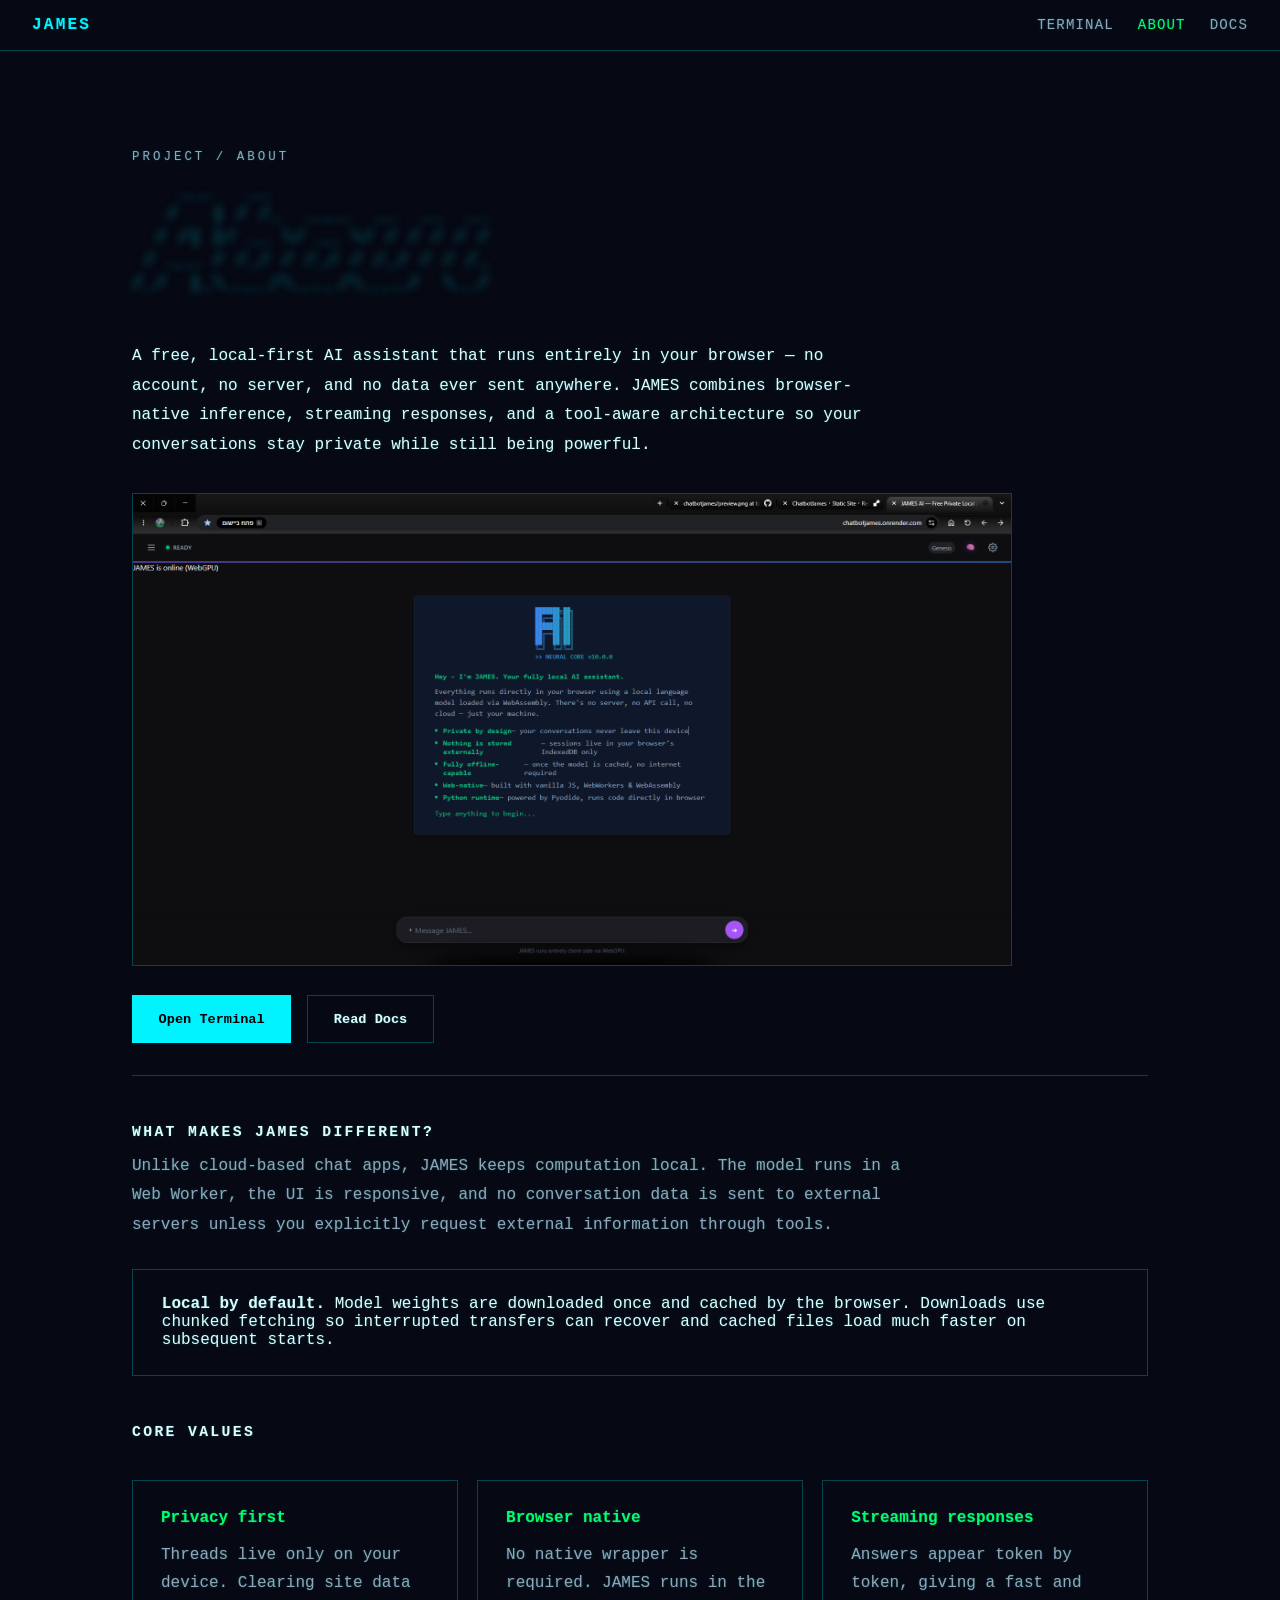
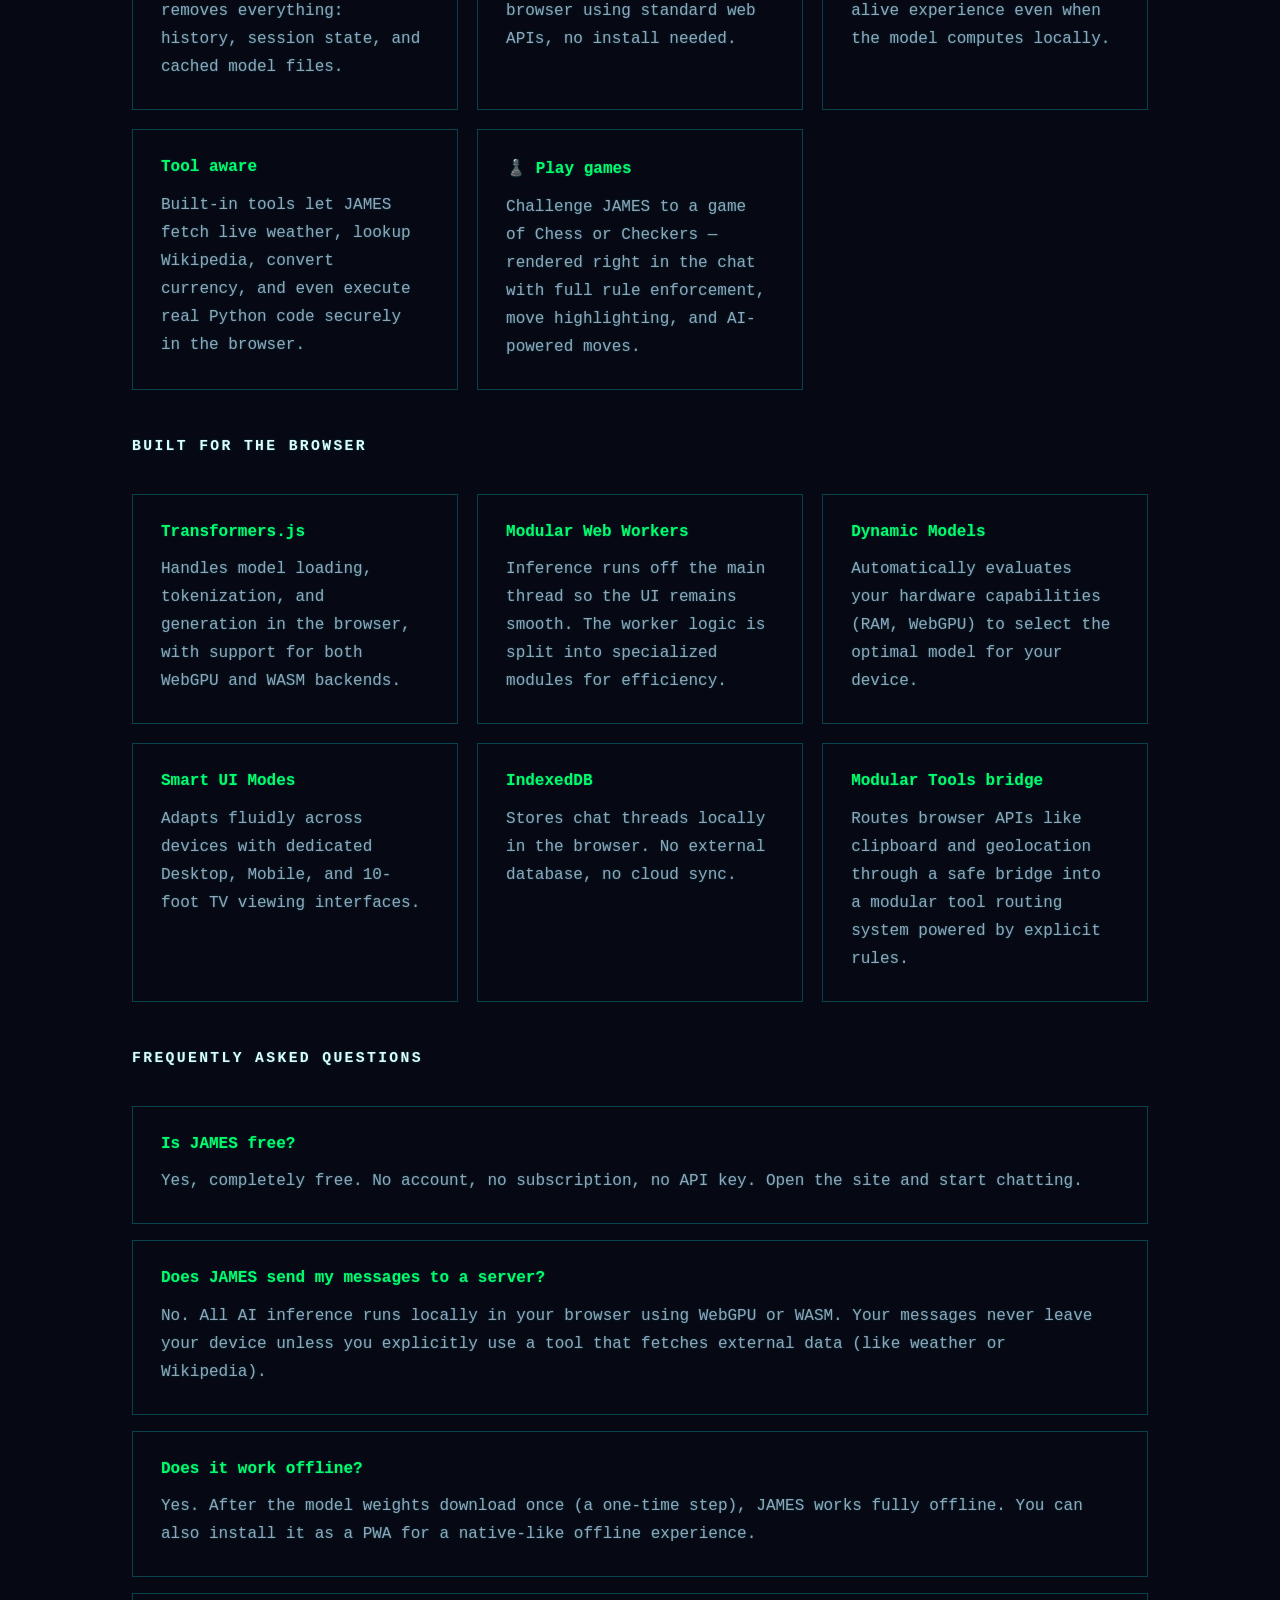
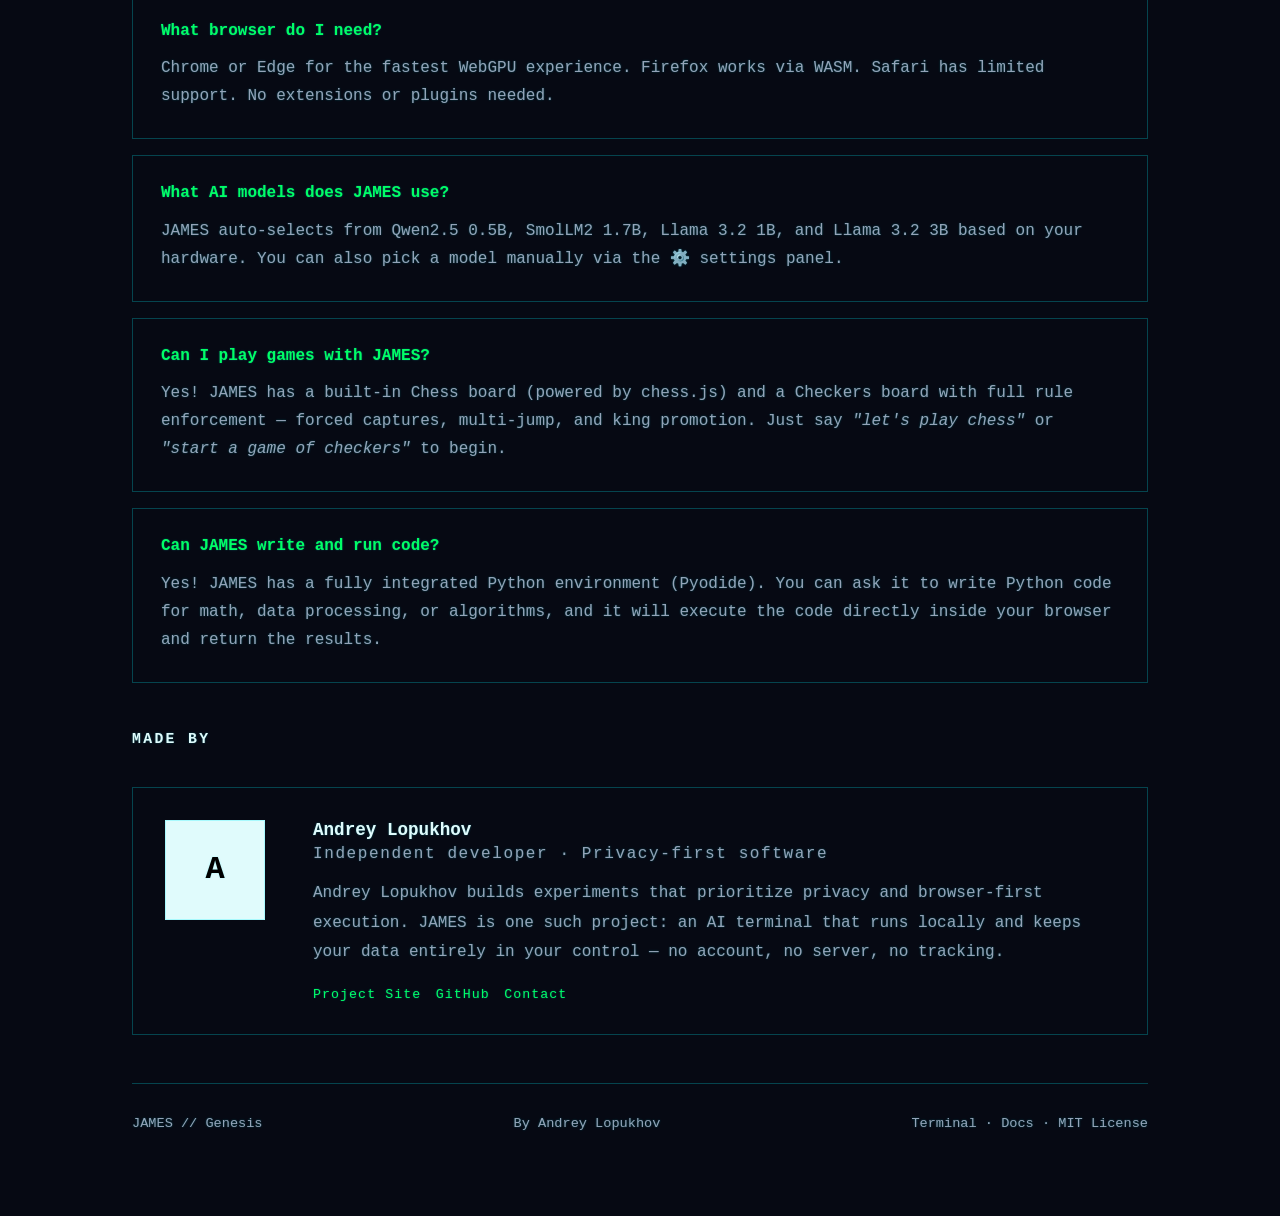
==== commit 535c59a8: "feat: modernize UI theme with dark blue color palette, updated typography, and improved chat message" ====
--- a/about.html
+++ b/about.html
@@ -166,7 +166,7 @@
         <main class="page-content">
             <section class="hero">
                 <span class="eyebrow">Project / About</span>
-                <pre class="ascii-art" style="border:none; background:transparent; padding:0; margin-bottom: 1.5rem; color: var(--primary-purple); font-size: clamp(0.7rem, 2vw, 1.2rem); line-height: 1.2; text-shadow: 0 0 5px rgba(51,255,0,0.5);">
+                <pre class="ascii-art" style="border:none; background:transparent; padding:0; margin-bottom: 1.5rem; color: var(--primary-purple); font-size: clamp(0.7rem, 2vw, 1.2rem); line-height: 1.2; text-shadow: 0 0 8px rgba(0, 243, 255, 0.5);">
     ___   __ 
    /   | / /_  ____  __  __  __
   / /| |/ __ \/ __ \/ / / / / /
--- a/style.css
+++ b/style.css
@@ -126,38 +126,38 @@
 
 :root {
     /* Color Palette */
-    --bg-main: #000000;
-    --sidebar-bg: #051005;
-    --panel-bg: #000000;
+    --bg-main: #060913;
+    --sidebar-bg: #090e1c;
+    --panel-bg: #0b1021;
 
     /* Accents */
-    --primary-purple: #33ff00;
-    --primary-purple-hover: #00ff00;
-    --primary-blue: #33ff00;
-    --primary-green: #33ff00;
-    --danger-red: #ff3300;
+    --primary-purple: #00f3ff;
+    --primary-purple-hover: #00c3cc;
+    --primary-blue: #00ff66;
+    --primary-green: #00ff66;
+    --danger-red: #ff0055;
 
     /* Borders & Bubbles */
-    --border: #33ff00;
-    --border-light: rgba(51, 255, 0, 0.3);
-    --input-bg: #000000;
-    --assistant-bubble: #000000;
-    --user-bubble: #001a00;
+    --border: rgba(0, 243, 255, 0.25);
+    --border-light: rgba(0, 243, 255, 0.15);
+    --input-bg: rgba(9, 14, 28, 0.8);
+    --assistant-bubble: transparent;
+    --user-bubble: rgba(0, 243, 255, 0.05);
 
     /* Typography */
-    --text-primary: #33ff00;
-    --text-secondary: #00cc00;
-    --text-muted: #008800;
-    --disabled-gray: #004400;
+    --text-primary: #e0fbfc;
+    --text-secondary: #94a3b8;
+    --text-muted: #475569;
+    --disabled-gray: #1e293b;
 
     /* Spacing */
     --chat-max-width: 48rem;
     
     /* Radii */
-    --radius-sm: 0px;
-    --radius-md: 0px;
-    --radius-lg: 0px;
-    --radius-xl: 0px;
+    --radius-sm: 4px;
+    --radius-md: 6px;
+    --radius-lg: 8px;
+    --radius-xl: 12px;
 }
 
 * {
@@ -167,15 +167,17 @@
 }
 
 body {
-    font-family: 'Courier New', Courier, monospace;
+    font-family: 'JetBrains Mono', 'Fira Code', 'Roboto Mono', ui-monospace, SFMono-Regular, monospace;
     background-color: var(--bg-main);
-    background-image: linear-gradient(rgba(0, 0, 0, 0) 50%, rgba(0, 0, 0, 0.25) 50%);
-    background-size: 100% 4px;
+    background-image: 
+        linear-gradient(rgba(0, 243, 255, 0.03) 1px, transparent 1px),
+        linear-gradient(90deg, rgba(0, 243, 255, 0.03) 1px, transparent 1px);
+    background-size: 20px 20px;
     color: var(--text-primary);
-    text-shadow: 0 0 5px rgba(51, 255, 0, 0.5);
+    text-shadow: 0 0 2px rgba(0, 243, 255, 0.3);
     height: 100dvh;
     overflow: hidden;
-    -webkit-font-smoothing: none;
+    -webkit-font-smoothing: antialiased;
     -moz-osx-font-smoothing: grayscale;
 }
 
@@ -545,18 +547,36 @@
 
 .user-msg .message-content {
     background: var(--user-bubble);
-    color: var(--text-primary);
+    color: var(--primary-purple);
     border: 1px solid var(--border);
-    border-bottom-right-radius: 0px;
+    border-right: 3px solid var(--primary-purple);
+    border-radius: var(--radius-sm);
     animation: slideInRight 0.3s cubic-bezier(0.16, 1, 0.3, 1) both;
+}
+
+.user-msg .message-content::before {
+    content: "user@local:~$ ";
+    color: var(--text-muted);
+    font-size: 0.8em;
+    display: block;
+    margin-bottom: 0.5rem;
 }
 
 .assistant-msg .message-content {
     background: var(--assistant-bubble);
     color: var(--text-primary);
     border: 1px solid var(--border);
-    border-bottom-left-radius: 0px;
+    border-left: 3px solid var(--primary-blue);
+    border-radius: var(--radius-sm);
     animation: slideInLeft 0.3s cubic-bezier(0.16, 1, 0.3, 1) both;
+}
+
+.assistant-msg .message-content::before {
+    content: "root@james:~# ";
+    color: var(--primary-blue);
+    font-size: 0.8em;
+    display: block;
+    margin-bottom: 0.5rem;
 }
 
 .user-msg-container {
@@ -662,11 +682,12 @@
     display: flex;
     background: var(--input-bg);
     border: 1px solid var(--border);
-    border-radius: var(--radius-xl);
+    border-radius: var(--radius-sm);
     padding: 8px 8px 8px 20px;
     transition: border-color 0.3s, box-shadow 0.3s;
     align-items: center;
     box-shadow: 0 10px 25px -5px rgba(0, 0, 0, 0.5);
+    backdrop-filter: blur(10px);
 }
 
 .input-wrapper:focus-within {
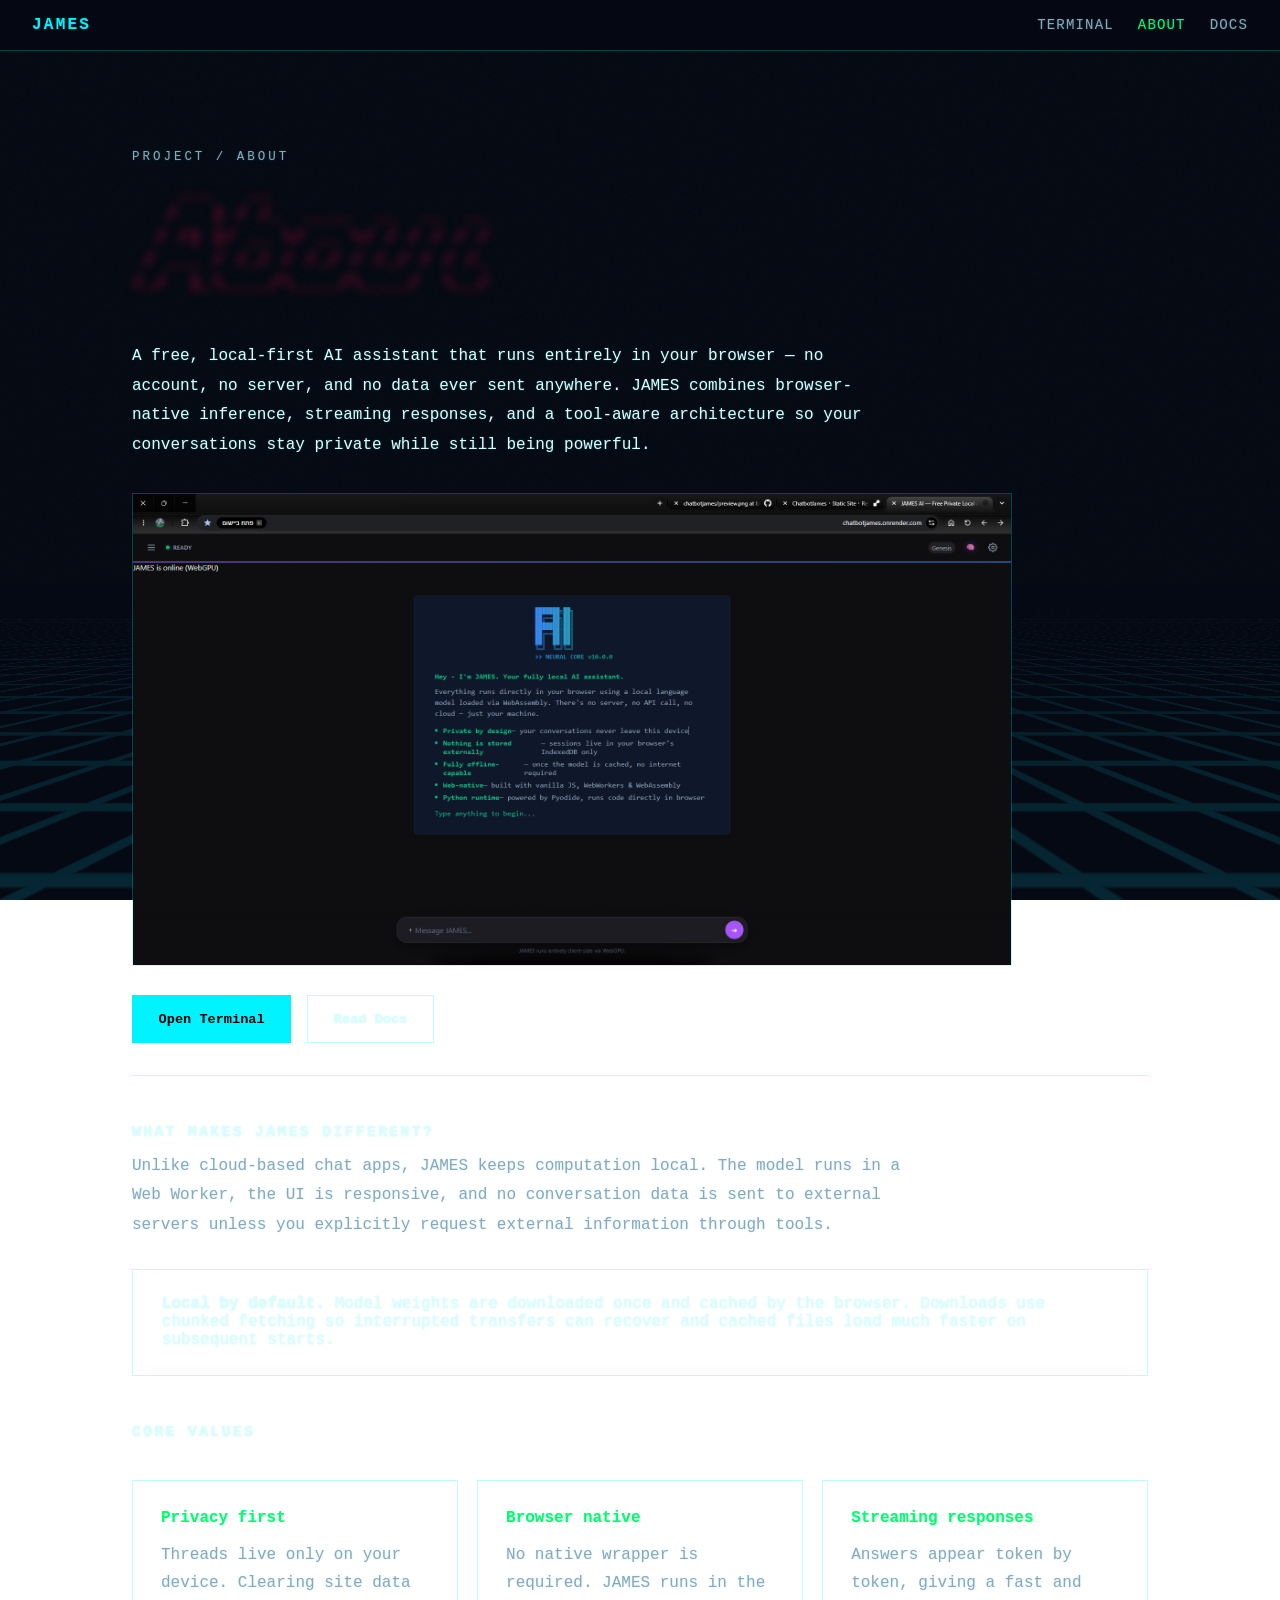
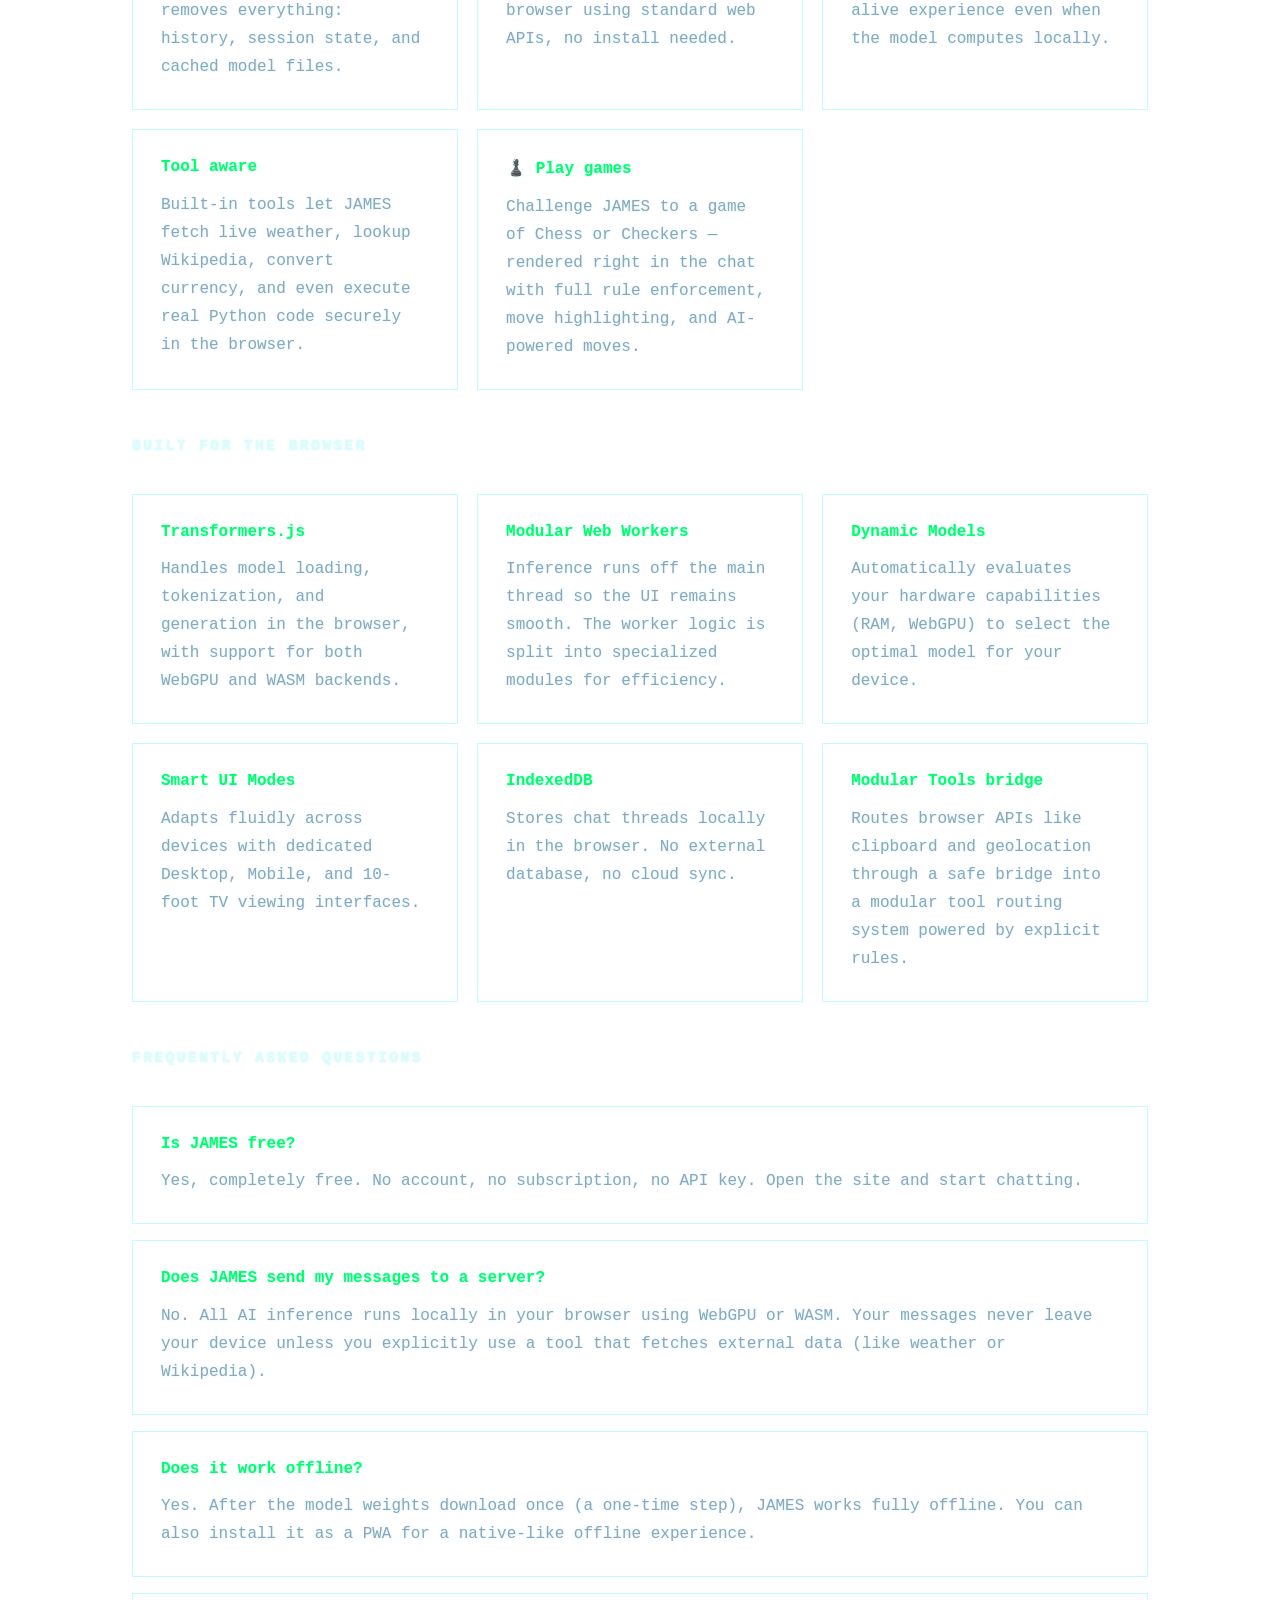
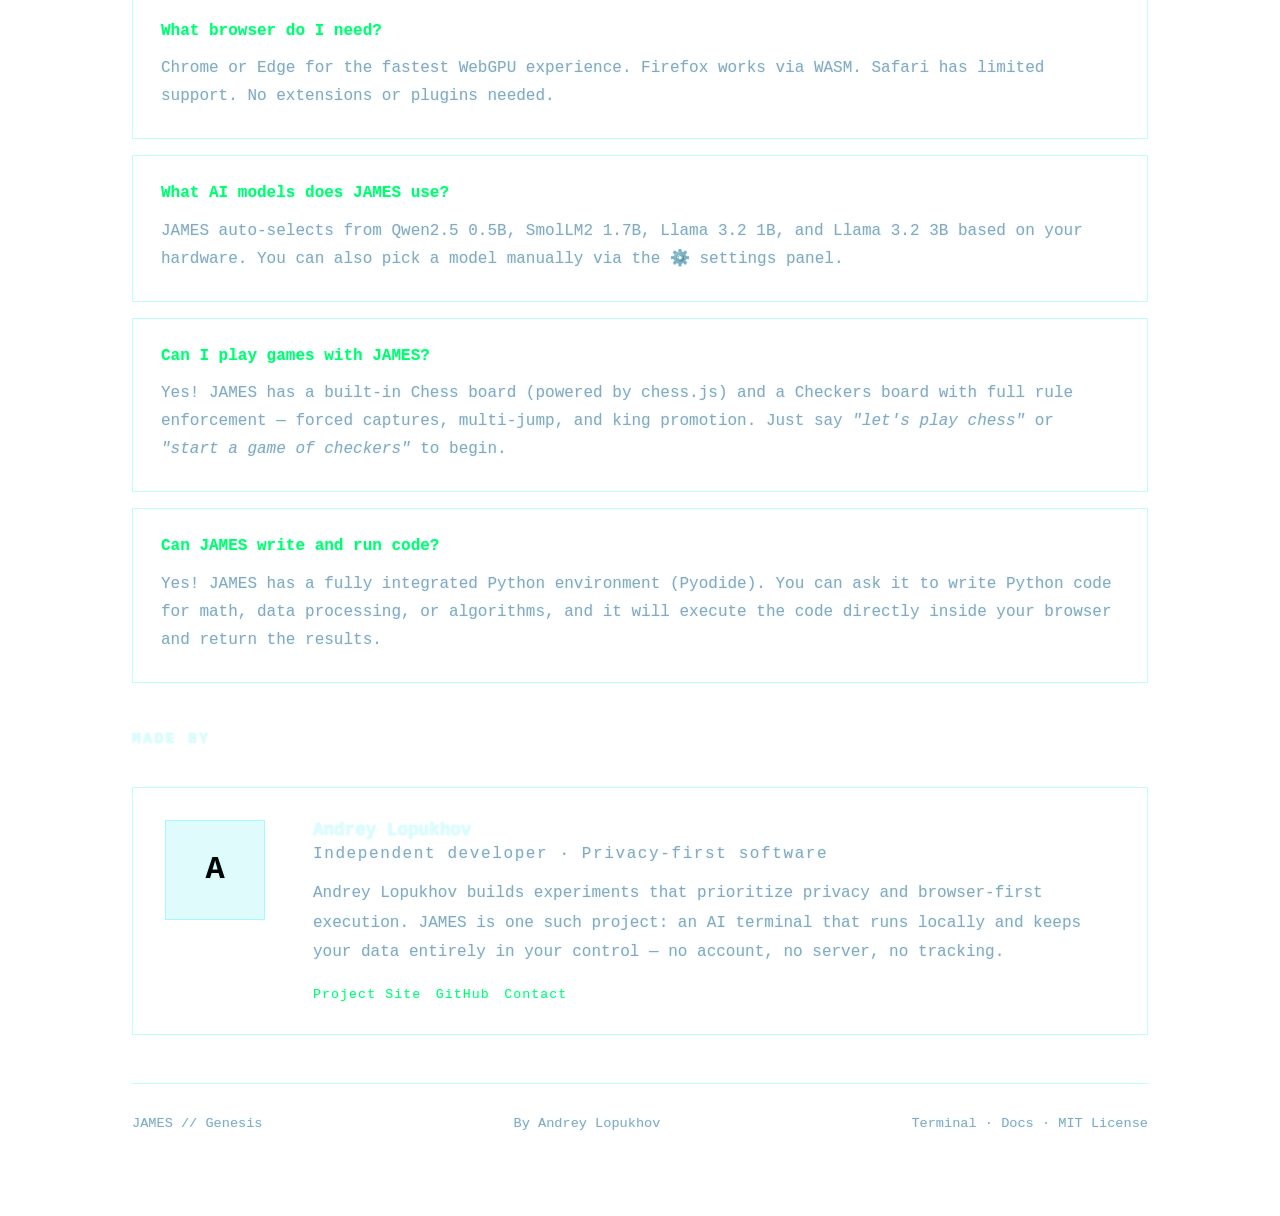
==== commit dccddb87: "style: update theme with transparent backgrounds, glassmorphism navbars, and updated accent colors" ====
--- a/about.html
+++ b/about.html
@@ -100,13 +100,14 @@
     <link rel="icon" type="image/x-icon" href="favicon.ico">
     <link rel="stylesheet" href="style.css">
     <style>
-        body { overflow: auto; }
-        .page-shell { min-height: 100vh; background: var(--bg-main); }
+        body { overflow: auto; background-color: transparent; }
+        .page-shell { min-height: 100vh; background-color: transparent; }
         nav {
             position: sticky;
             top: 0;
             z-index: 100;
-            background: var(--bg-main);
+            background: rgba(6, 9, 19, 0.85);
+            backdrop-filter: blur(10px);
             border-bottom: 1px solid var(--border);
             display: flex;
             justify-content: space-between;
@@ -166,7 +167,7 @@
         <main class="page-content">
             <section class="hero">
                 <span class="eyebrow">Project / About</span>
-                <pre class="ascii-art" style="border:none; background:transparent; padding:0; margin-bottom: 1.5rem; color: var(--primary-purple); font-size: clamp(0.7rem, 2vw, 1.2rem); line-height: 1.2; text-shadow: 0 0 8px rgba(0, 243, 255, 0.5);">
+                <pre class="ascii-art" style="border:none; background:transparent; padding:0; margin-bottom: 1.5rem; color: var(--danger-red); font-size: clamp(0.7rem, 2vw, 1.2rem); line-height: 1.2; text-shadow: 0 0 10px rgba(255, 0, 85, 0.8);">
     ___   __ 
    /   | / /_  ____  __  __  __
   / /| |/ __ \/ __ \/ / / / / /
@@ -297,6 +298,7 @@
             </footer>
         </main>
     </div>
+    <script src="webgl-bg.js"></script>
 </body>
 </html>
 
--- a/style.css
+++ b/style.css
@@ -168,11 +168,8 @@
 
 body {
     font-family: 'JetBrains Mono', 'Fira Code', 'Roboto Mono', ui-monospace, SFMono-Regular, monospace;
-    background-color: var(--bg-main);
-    background-image: 
-        linear-gradient(rgba(0, 243, 255, 0.03) 1px, transparent 1px),
-        linear-gradient(90deg, rgba(0, 243, 255, 0.03) 1px, transparent 1px);
-    background-size: 20px 20px;
+    background-color: transparent;
+    background-image: none;
     color: var(--text-primary);
     text-shadow: 0 0 2px rgba(0, 243, 255, 0.3);
     height: 100dvh;
@@ -220,19 +217,21 @@
     justify-content: center;
     gap: 8px;
     padding: 14px;
-    background: var(--text-primary);
-    color: var(--bg-main);
-    border: none;
-    border-radius: var(--radius-md);
+    background: transparent;
+    color: var(--primary-purple);
+    border: 1px solid var(--border);
+    border-radius: var(--radius-sm);
     cursor: pointer;
     font-weight: 600;
     font-size: 0.95rem;
     margin-bottom: 24px;
-    transition: transform 0.2s, background 0.2s;
+    transition: transform 0.2s, background 0.2s, box-shadow 0.2s;
 }
 
 .new-thread-btn:hover {
-    background: #e2e8f0;
+    background: rgba(0, 243, 255, 0.1);
+    border-color: var(--primary-purple);
+    box-shadow: 0 0 10px rgba(0, 243, 255, 0.2);
     transform: translateY(-1px);
 }
 
@@ -264,8 +263,9 @@
 }
 
 .chat-item.active {
-    background: rgba(139, 92, 246, 0.15);
-    color: var(--primary-purple);
+    background: rgba(0, 255, 102, 0.1);
+    color: var(--primary-blue);
+    border-left: 2px solid var(--primary-blue);
     font-weight: 500;
 }
 
@@ -468,10 +468,12 @@
 
 .version-tag {
     font-size: 0.8rem;
-    background: var(--border);
+    background: transparent;
+    border: 1px solid var(--primary-purple);
     padding: 4px 8px;
-    border-radius: 20px;
-    color: var(--text-secondary);
+    border-radius: var(--radius-sm);
+    color: var(--primary-purple);
+    text-shadow: 0 0 5px rgba(0, 243, 255, 0.5);
 }
 
 .icon-btn {
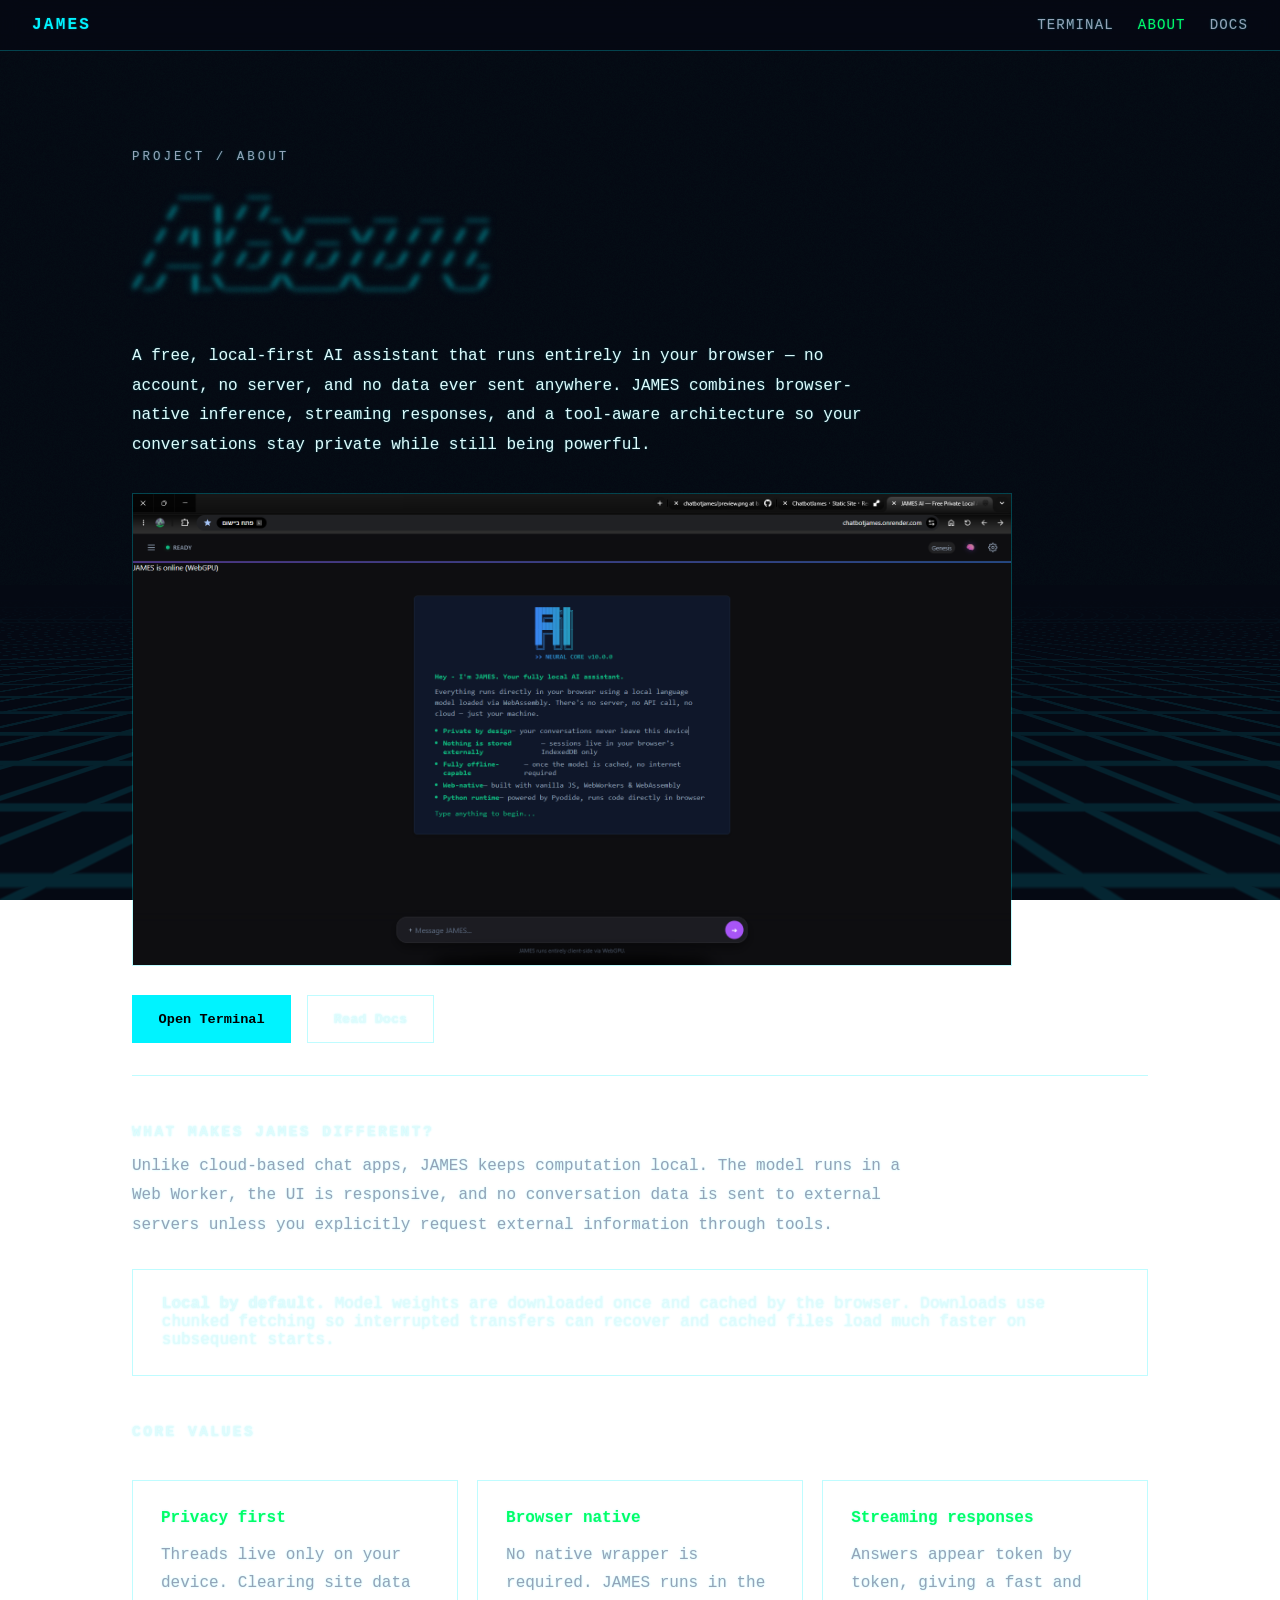
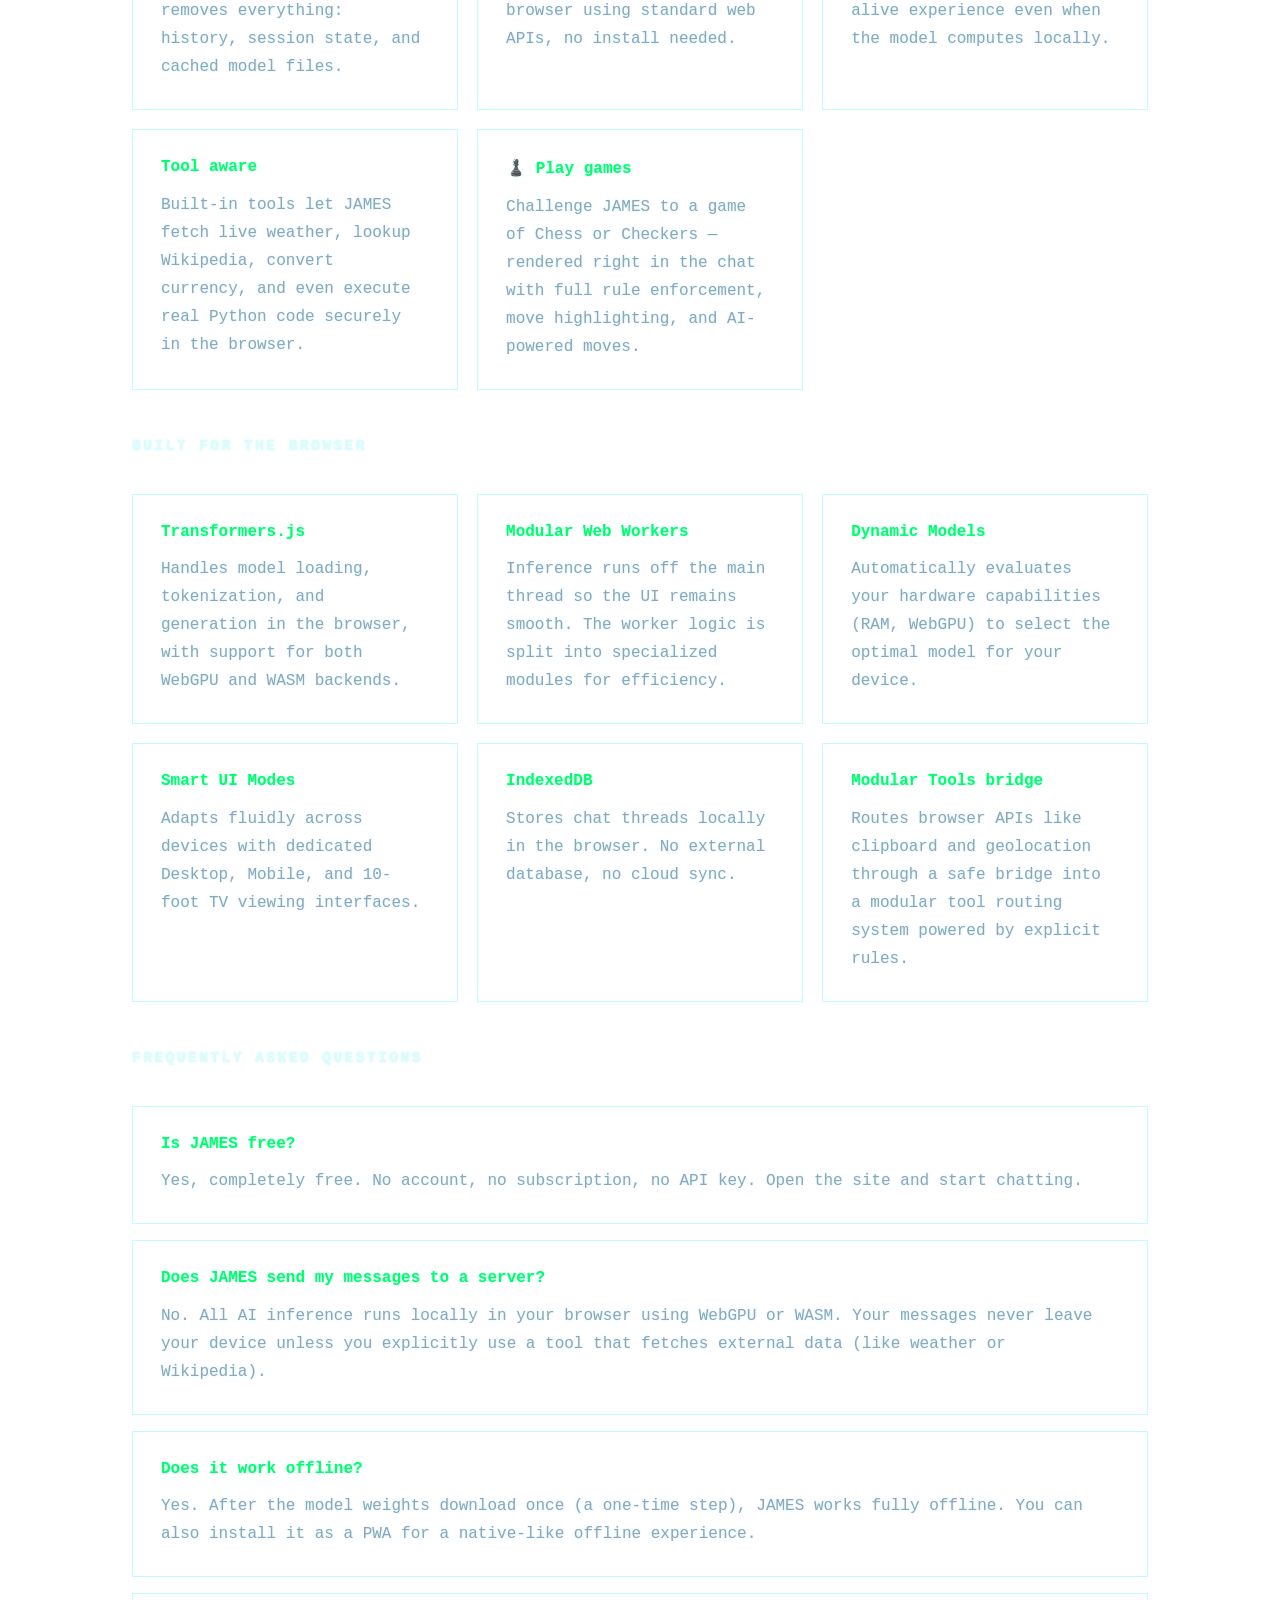
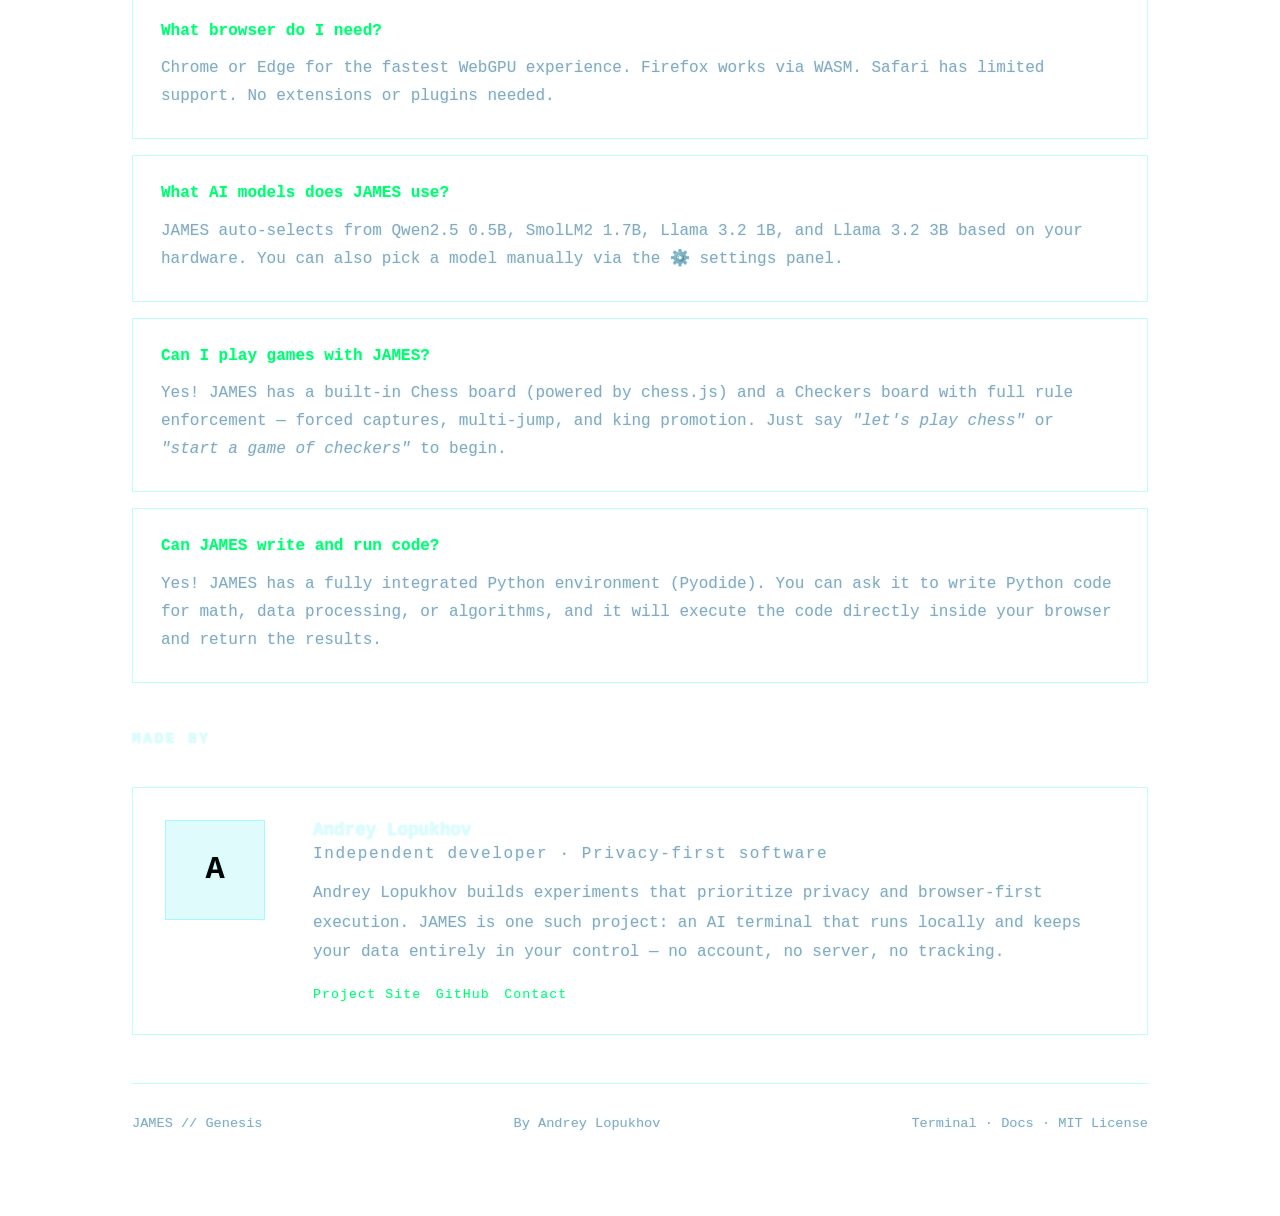
==== commit 438c8cbf: "style: update ASCII art styling to cyan glow with bold typography on about and docs pages" ====
--- a/about.html
+++ b/about.html
@@ -167,7 +167,7 @@
         <main class="page-content">
             <section class="hero">
                 <span class="eyebrow">Project / About</span>
-                <pre class="ascii-art" style="border:none; background:transparent; padding:0; margin-bottom: 1.5rem; color: var(--danger-red); font-size: clamp(0.7rem, 2vw, 1.2rem); line-height: 1.2; text-shadow: 0 0 10px rgba(255, 0, 85, 0.8);">
+                <pre class="ascii-art" style="border:none; background:transparent; padding:0; margin-bottom: 1.5rem; color: #00f3ff; font-weight: bold; font-size: clamp(0.7rem, 2vw, 1.2rem); line-height: 1.2; text-shadow: 0 0 5px rgba(0, 243, 255, 0.8), 0 0 10px rgba(0, 243, 255, 0.5);">
     ___   __ 
    /   | / /_  ____  __  __  __
   / /| |/ __ \/ __ \/ / / / / /
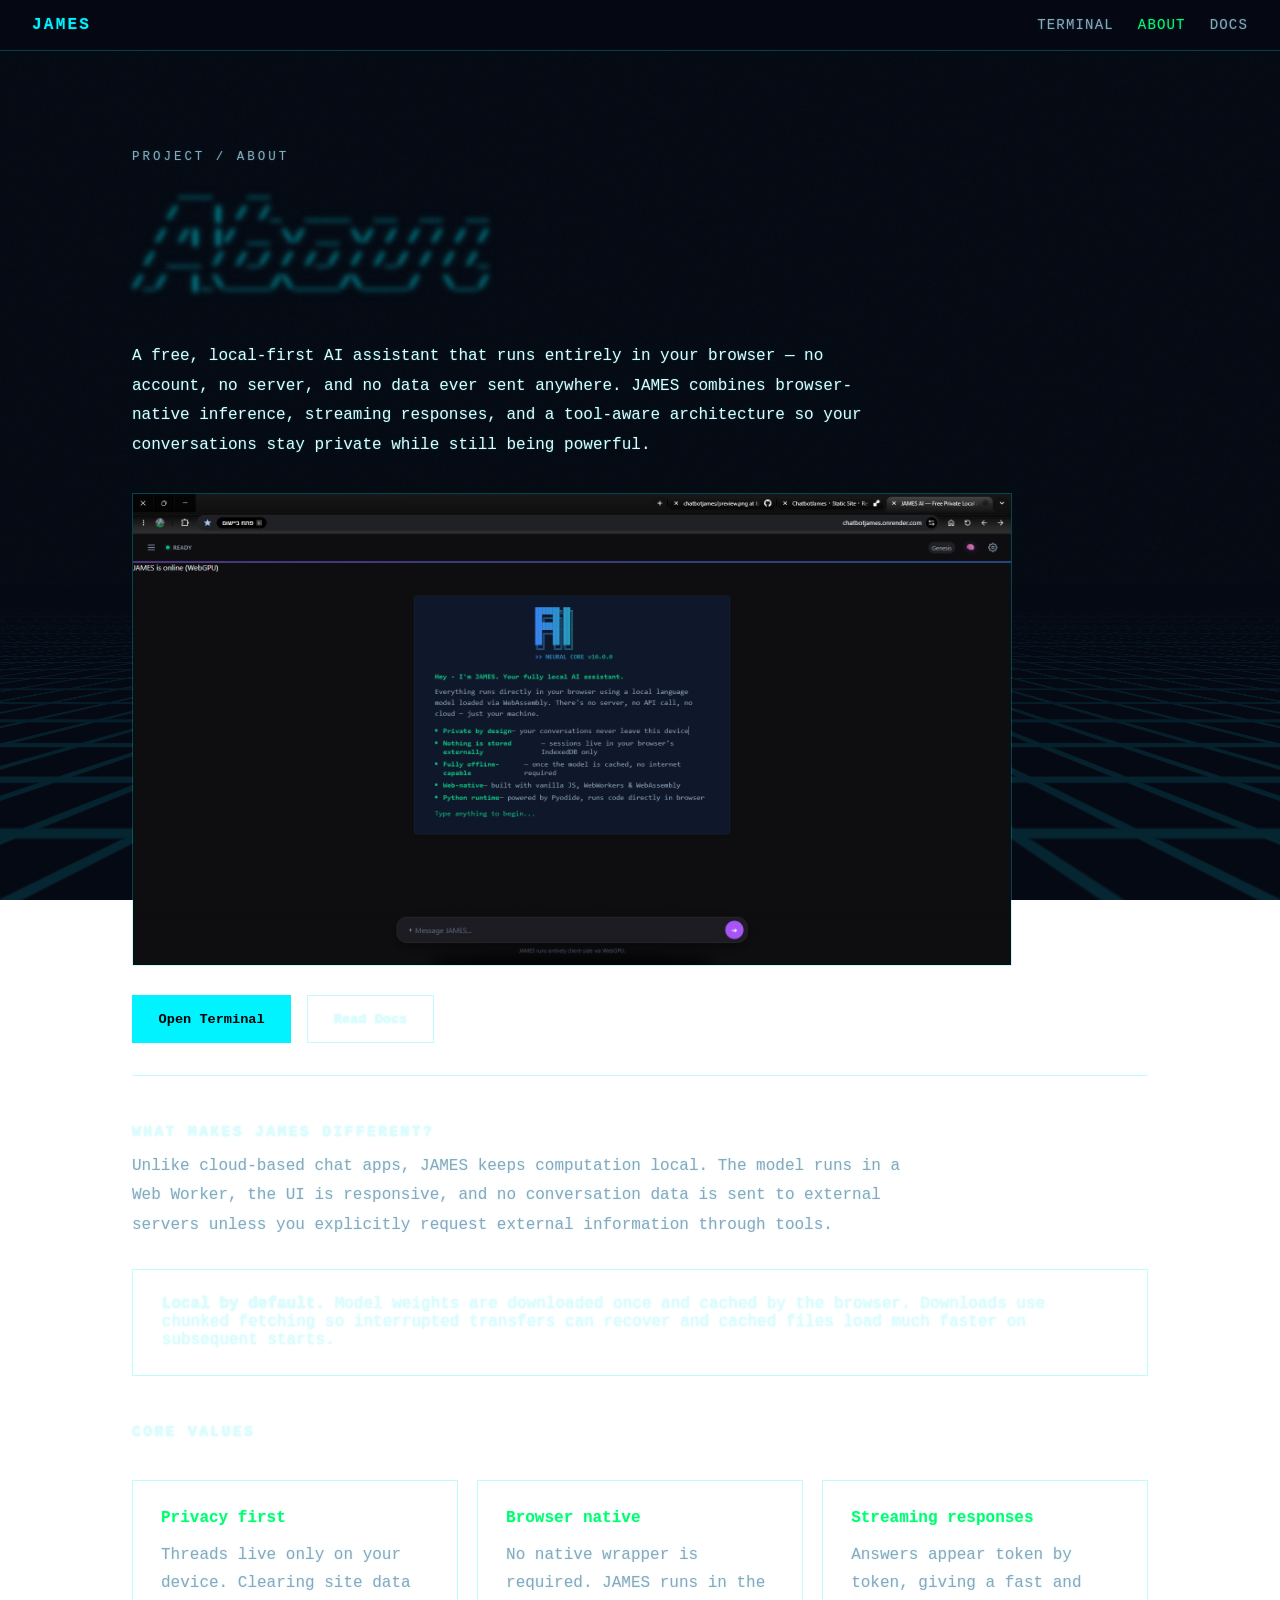
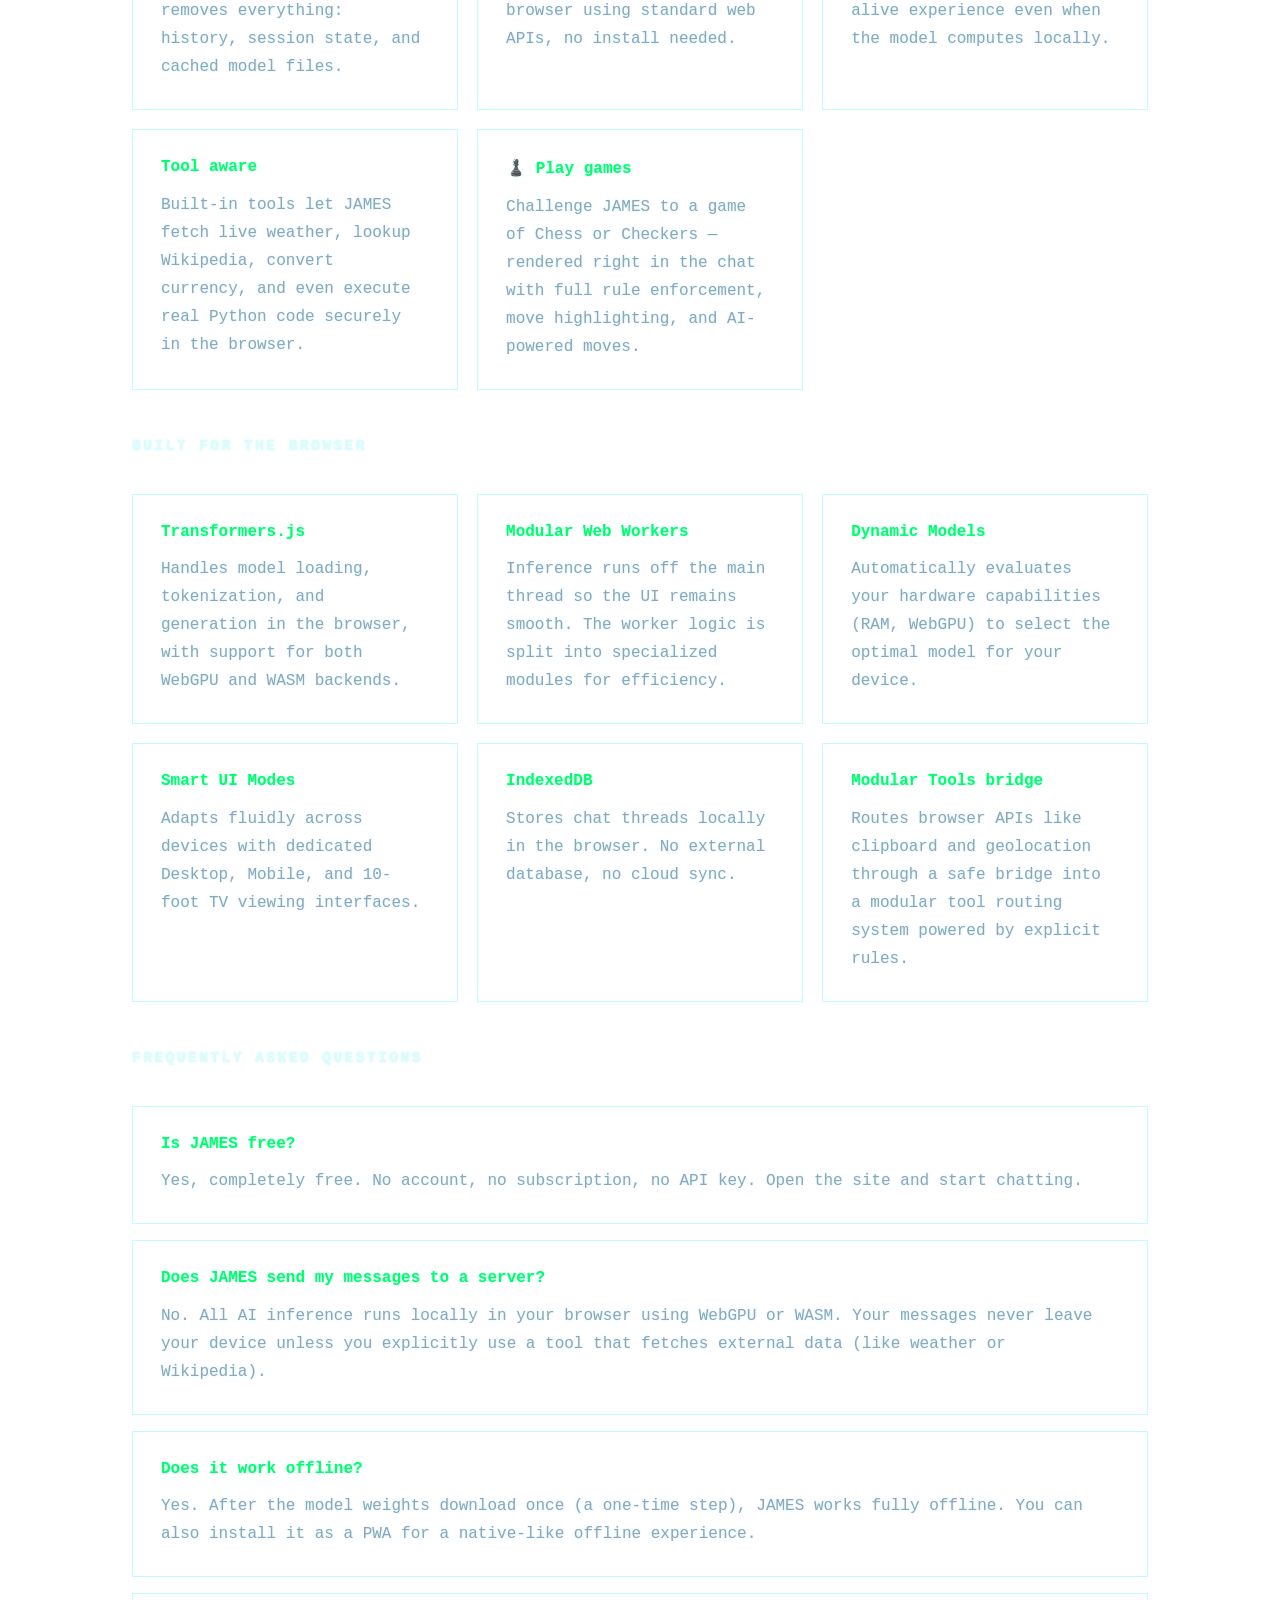
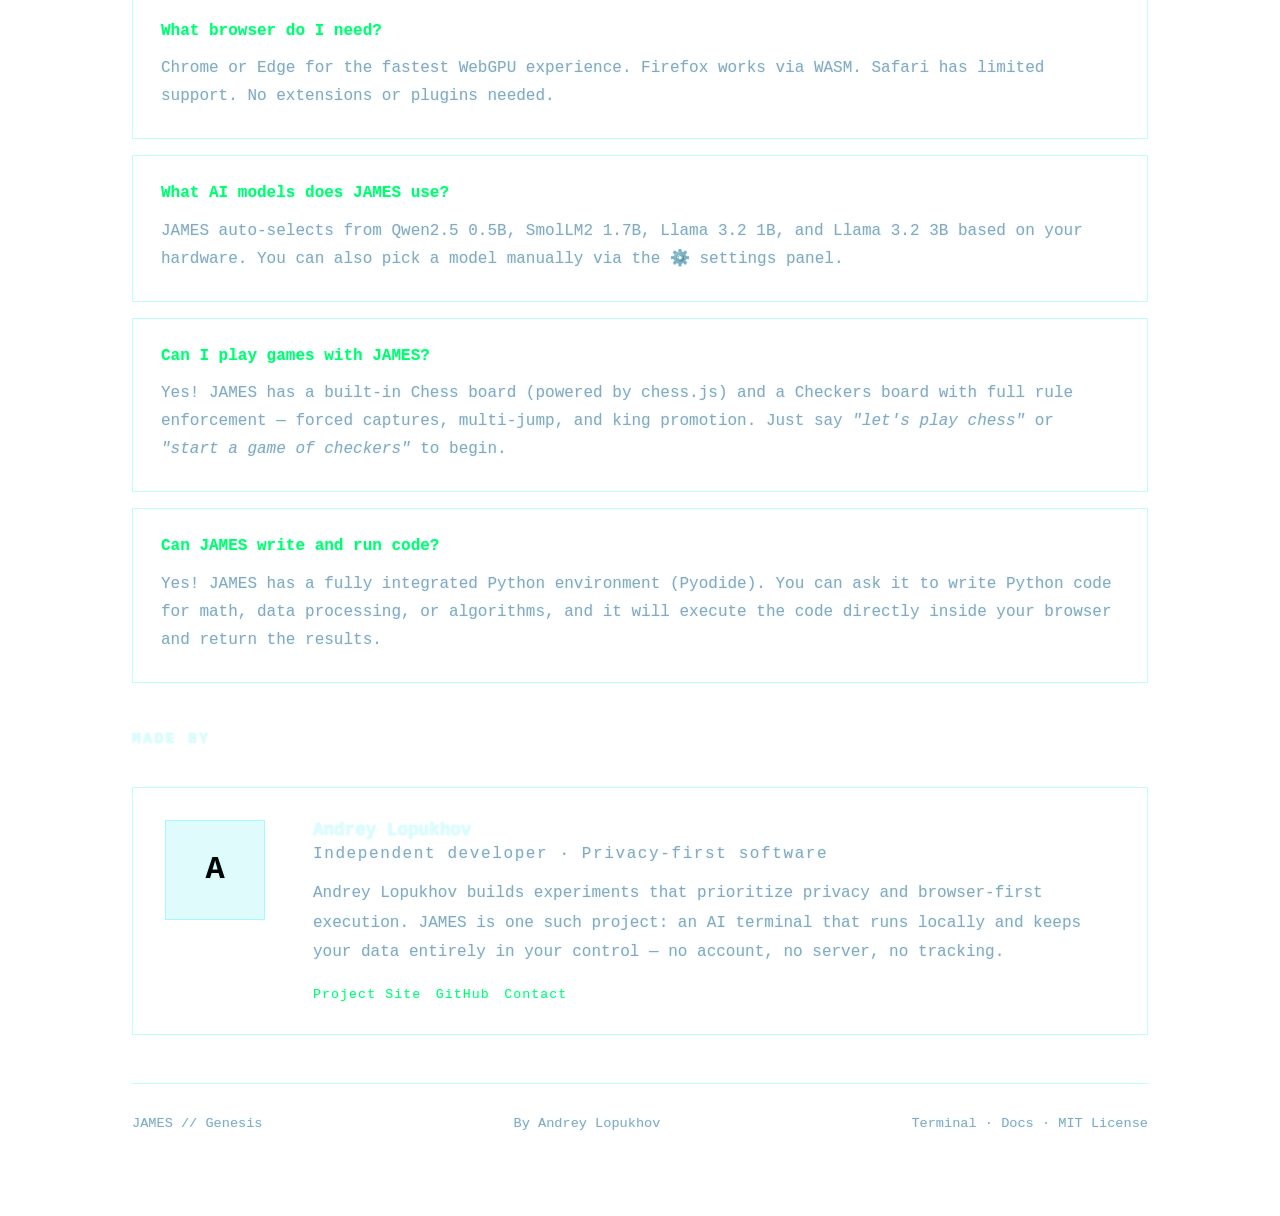
==== commit f60f7586: "feat: add favicon, shortcut icon, and apple touch icon links to web pages" ====
--- a/about.html
+++ b/about.html
@@ -98,6 +98,8 @@
     }
     </script>
     <link rel="icon" type="image/x-icon" href="favicon.ico">
+    <link rel="shortcut icon" href="favicon.ico">
+    <link rel="apple-touch-icon" href="preview.png">
     <link rel="stylesheet" href="style.css">
     <style>
         body { overflow: auto; background-color: transparent; }
